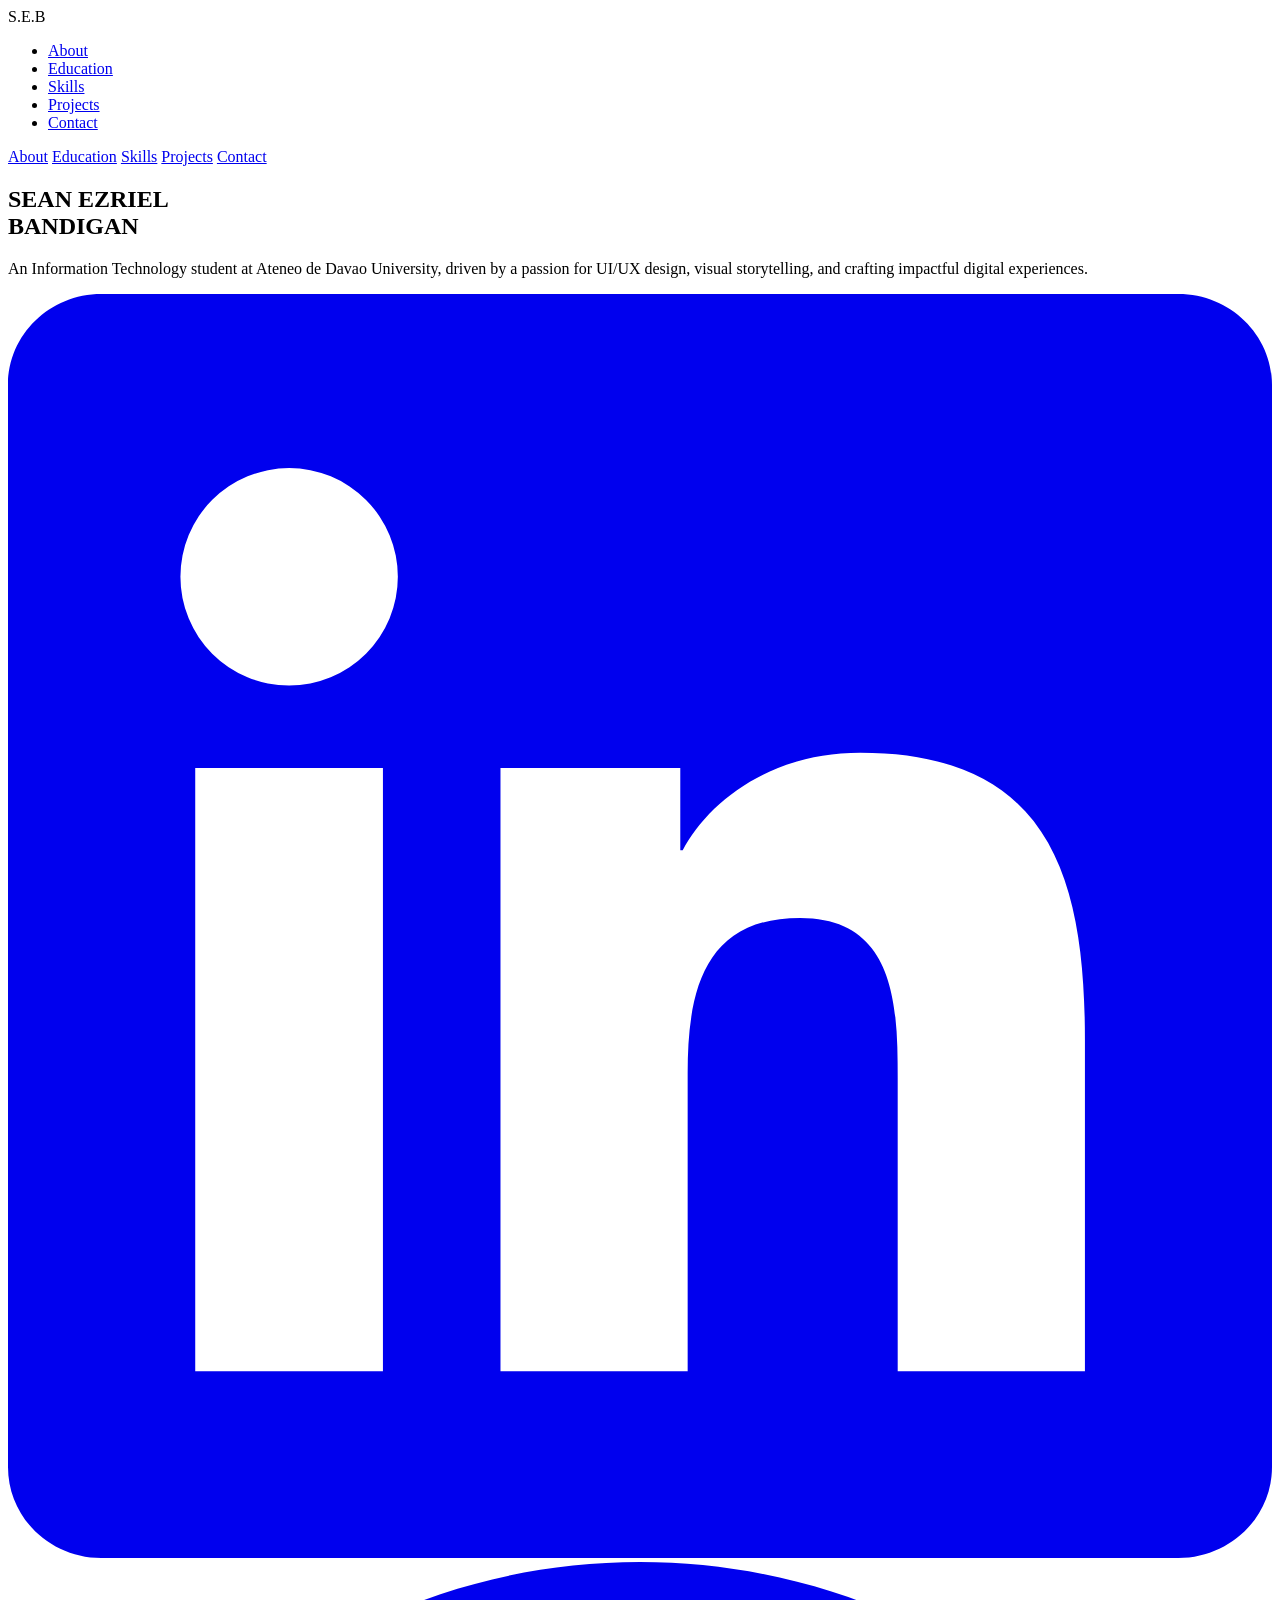
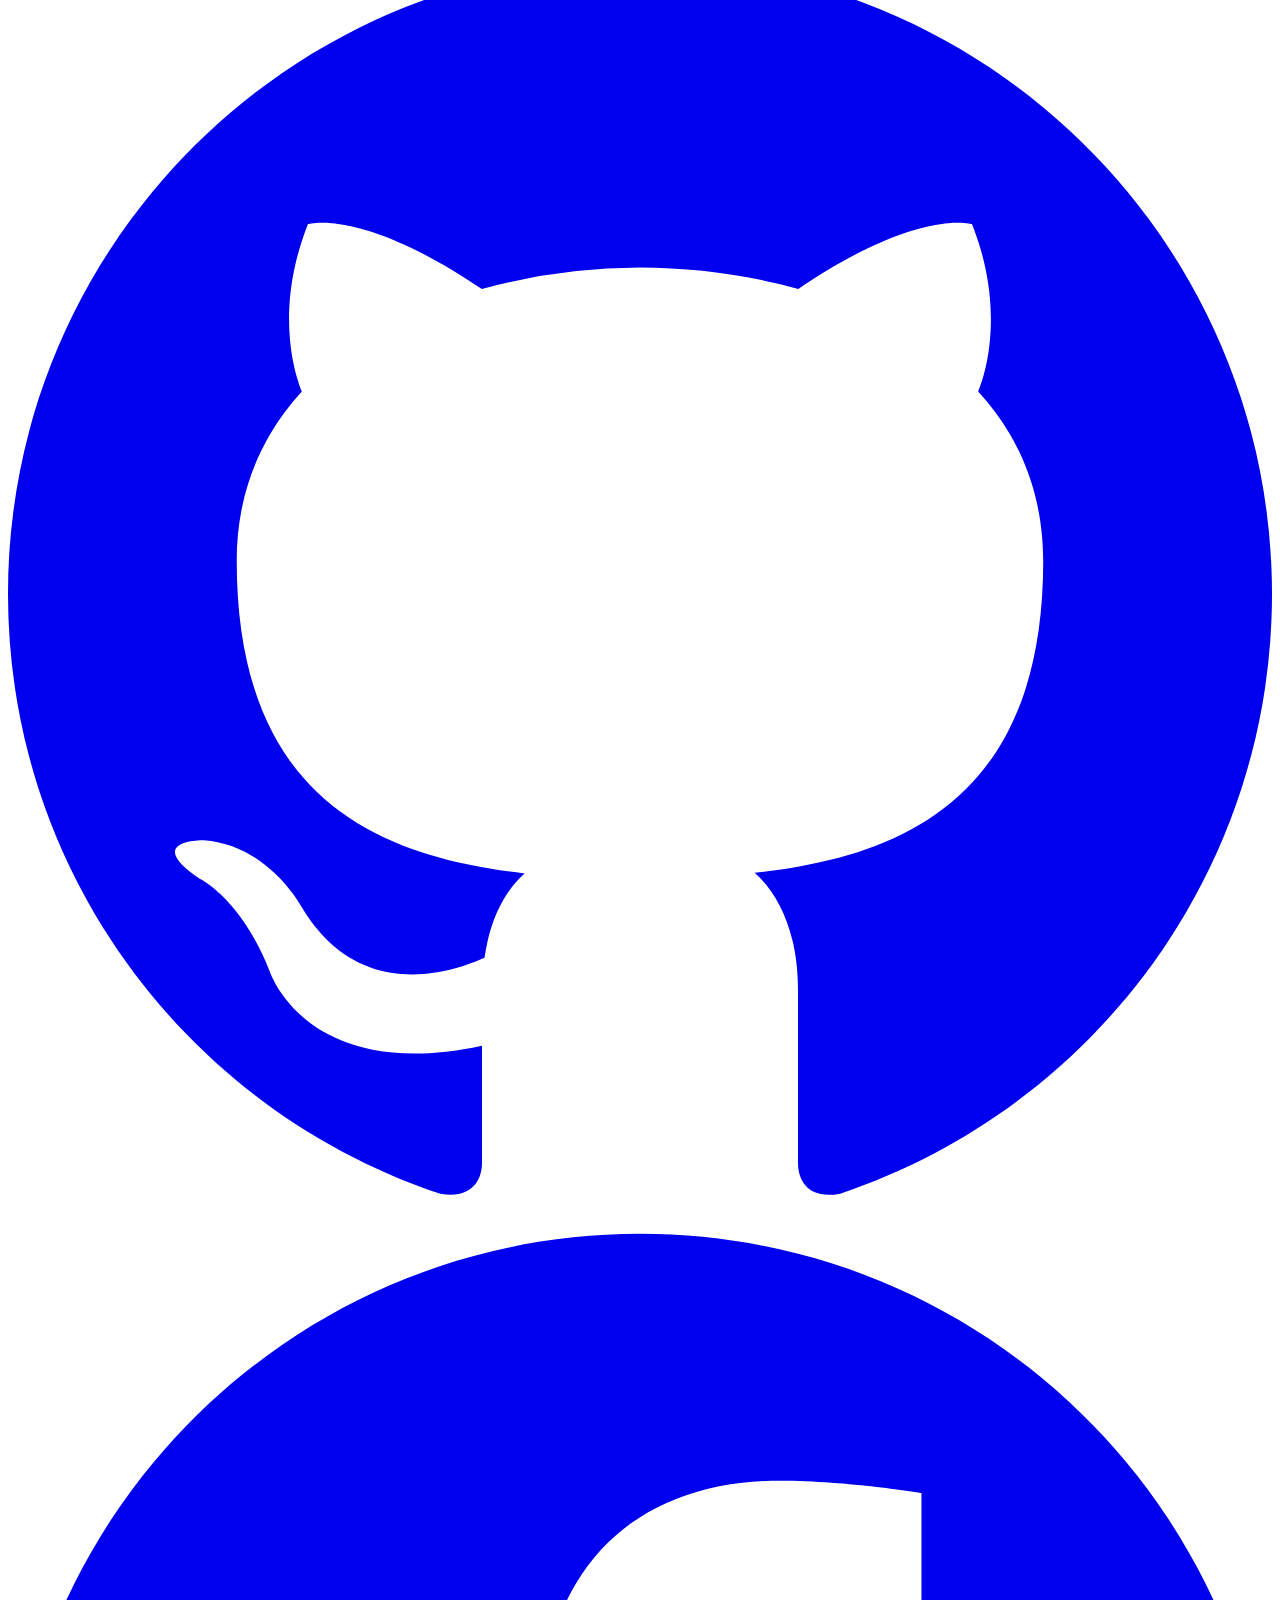
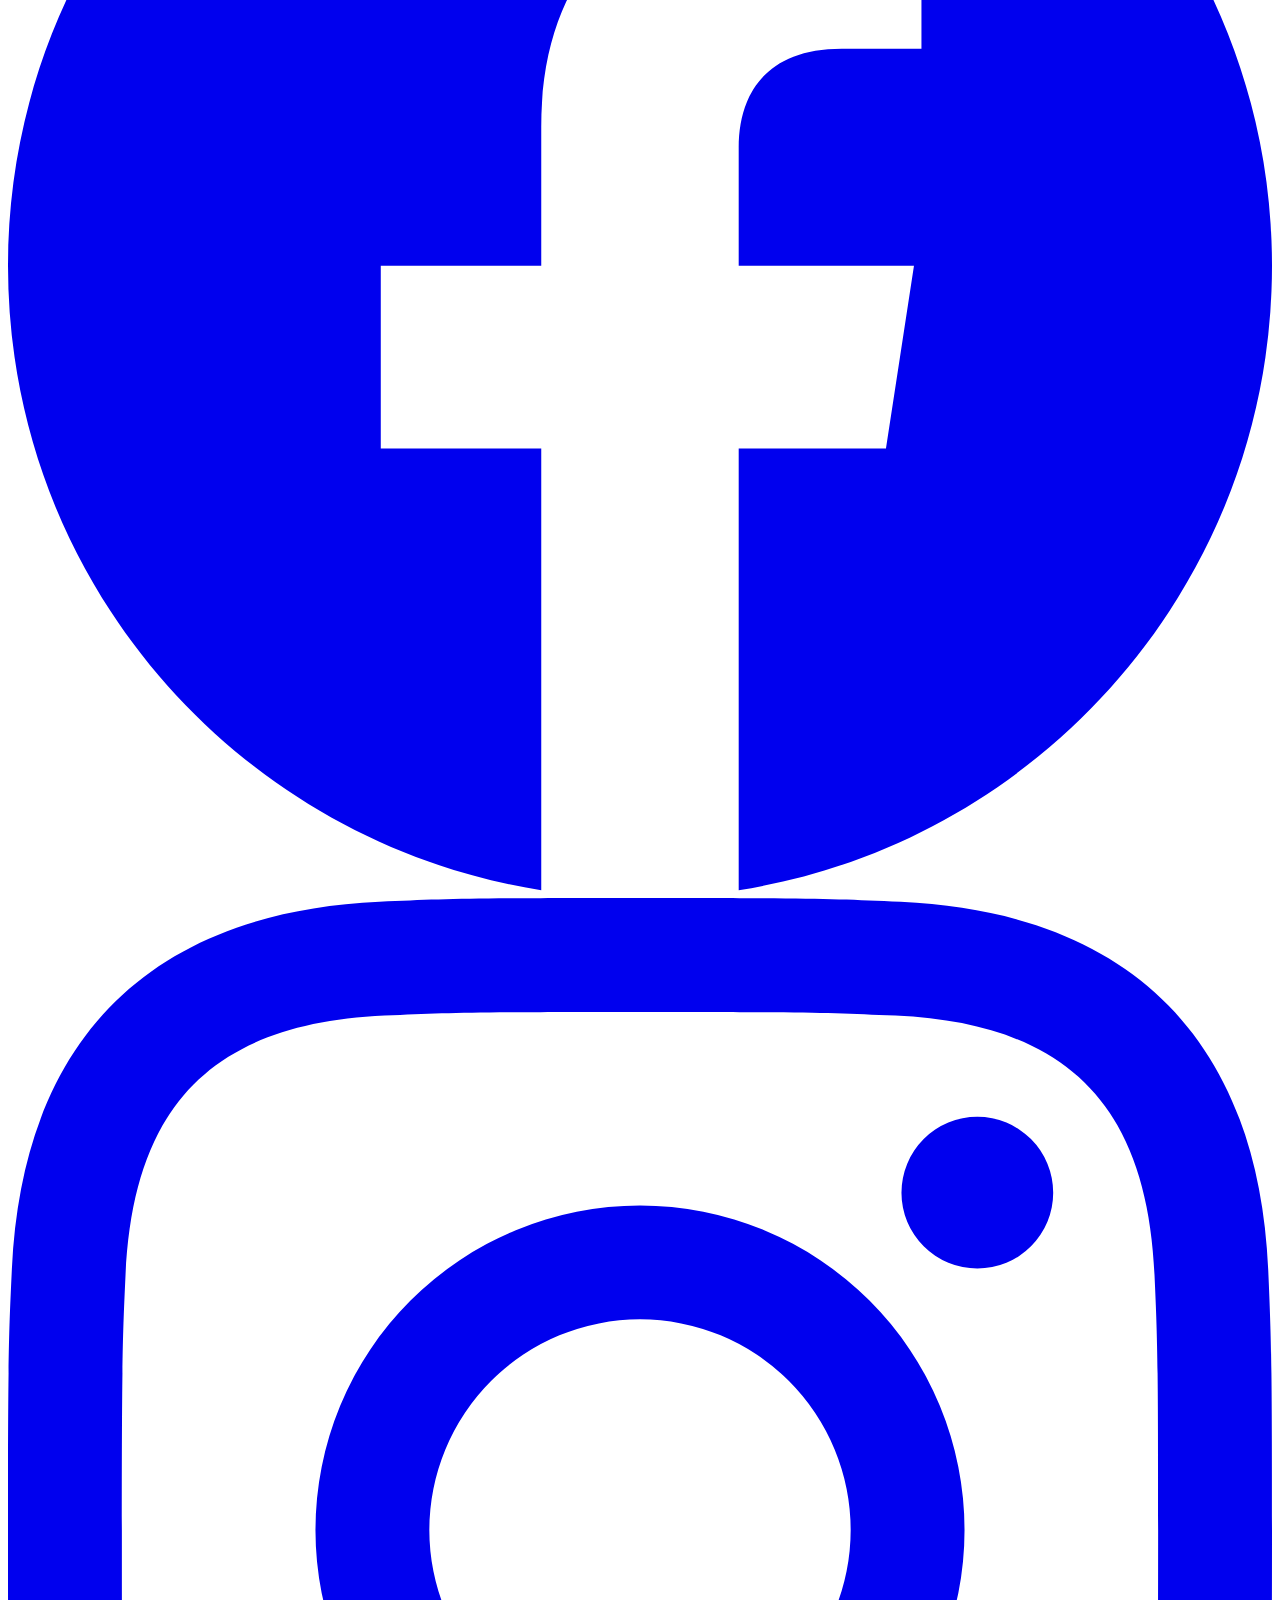
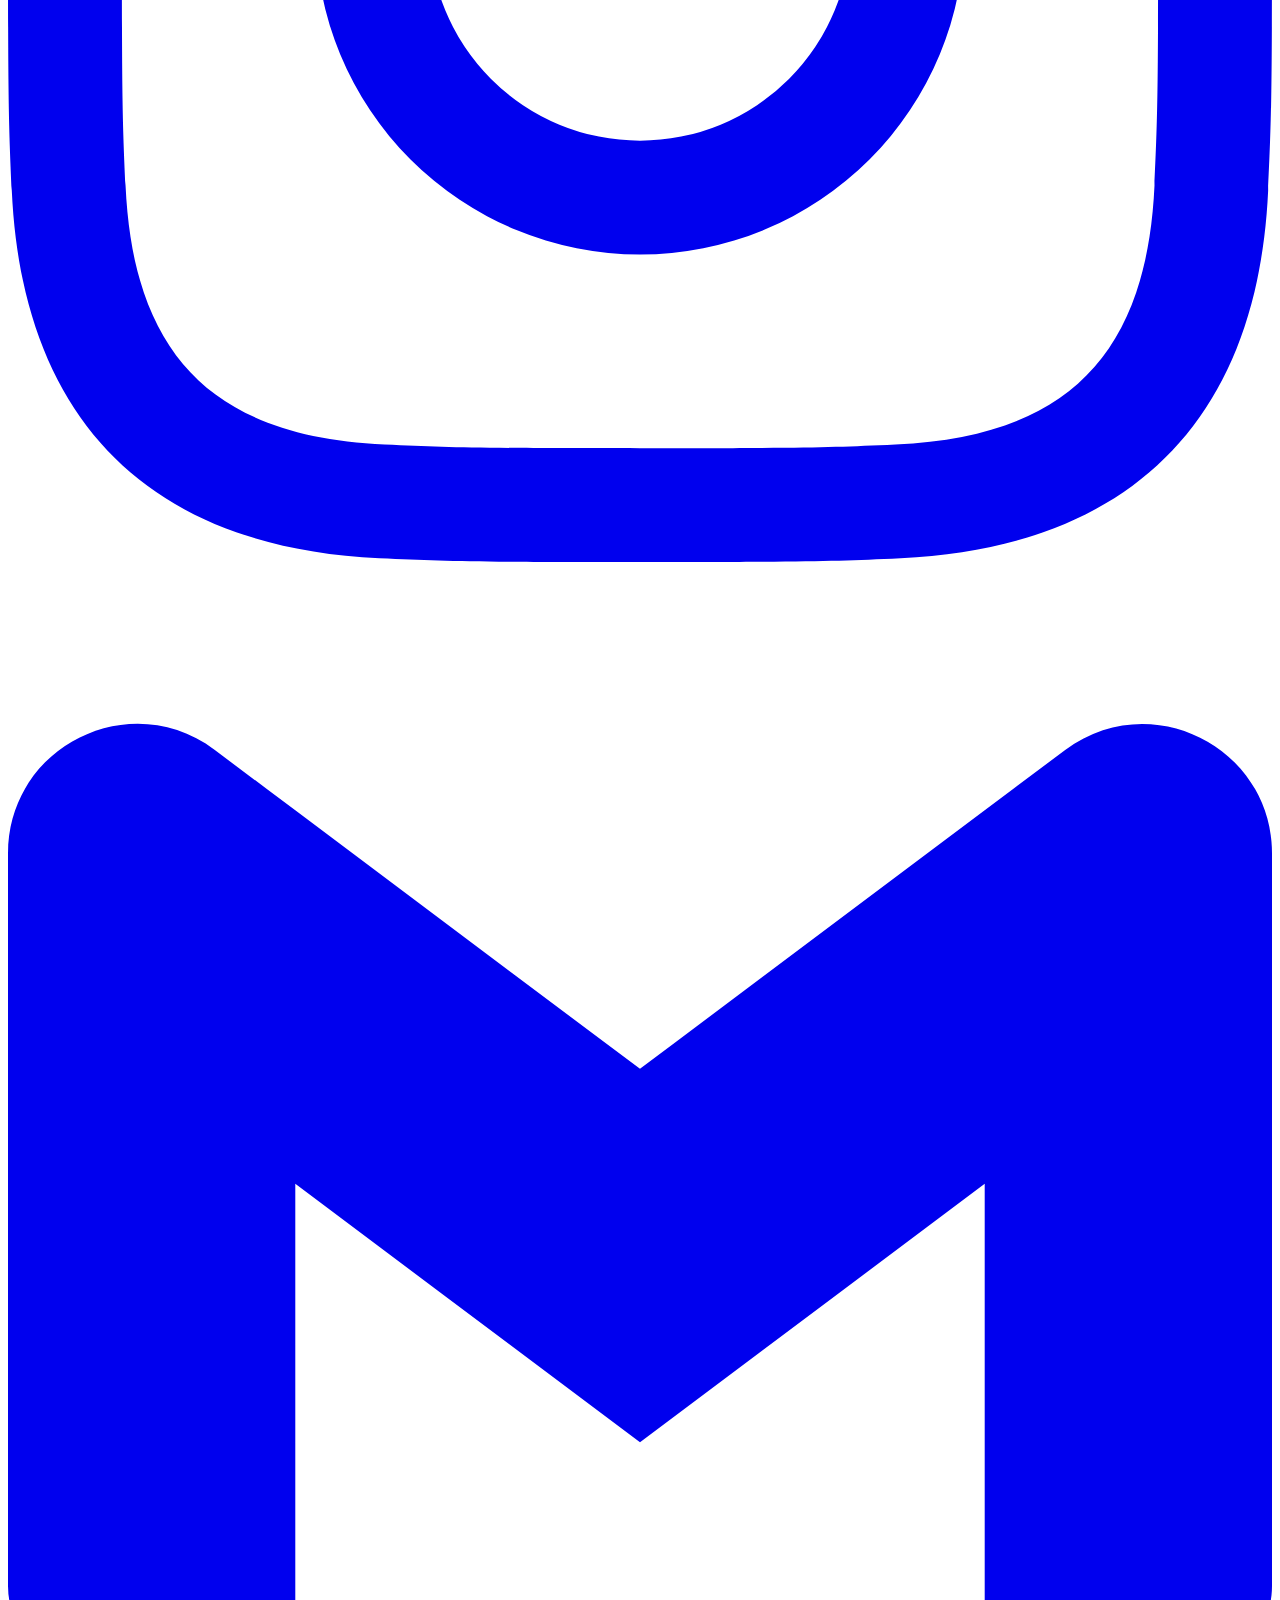
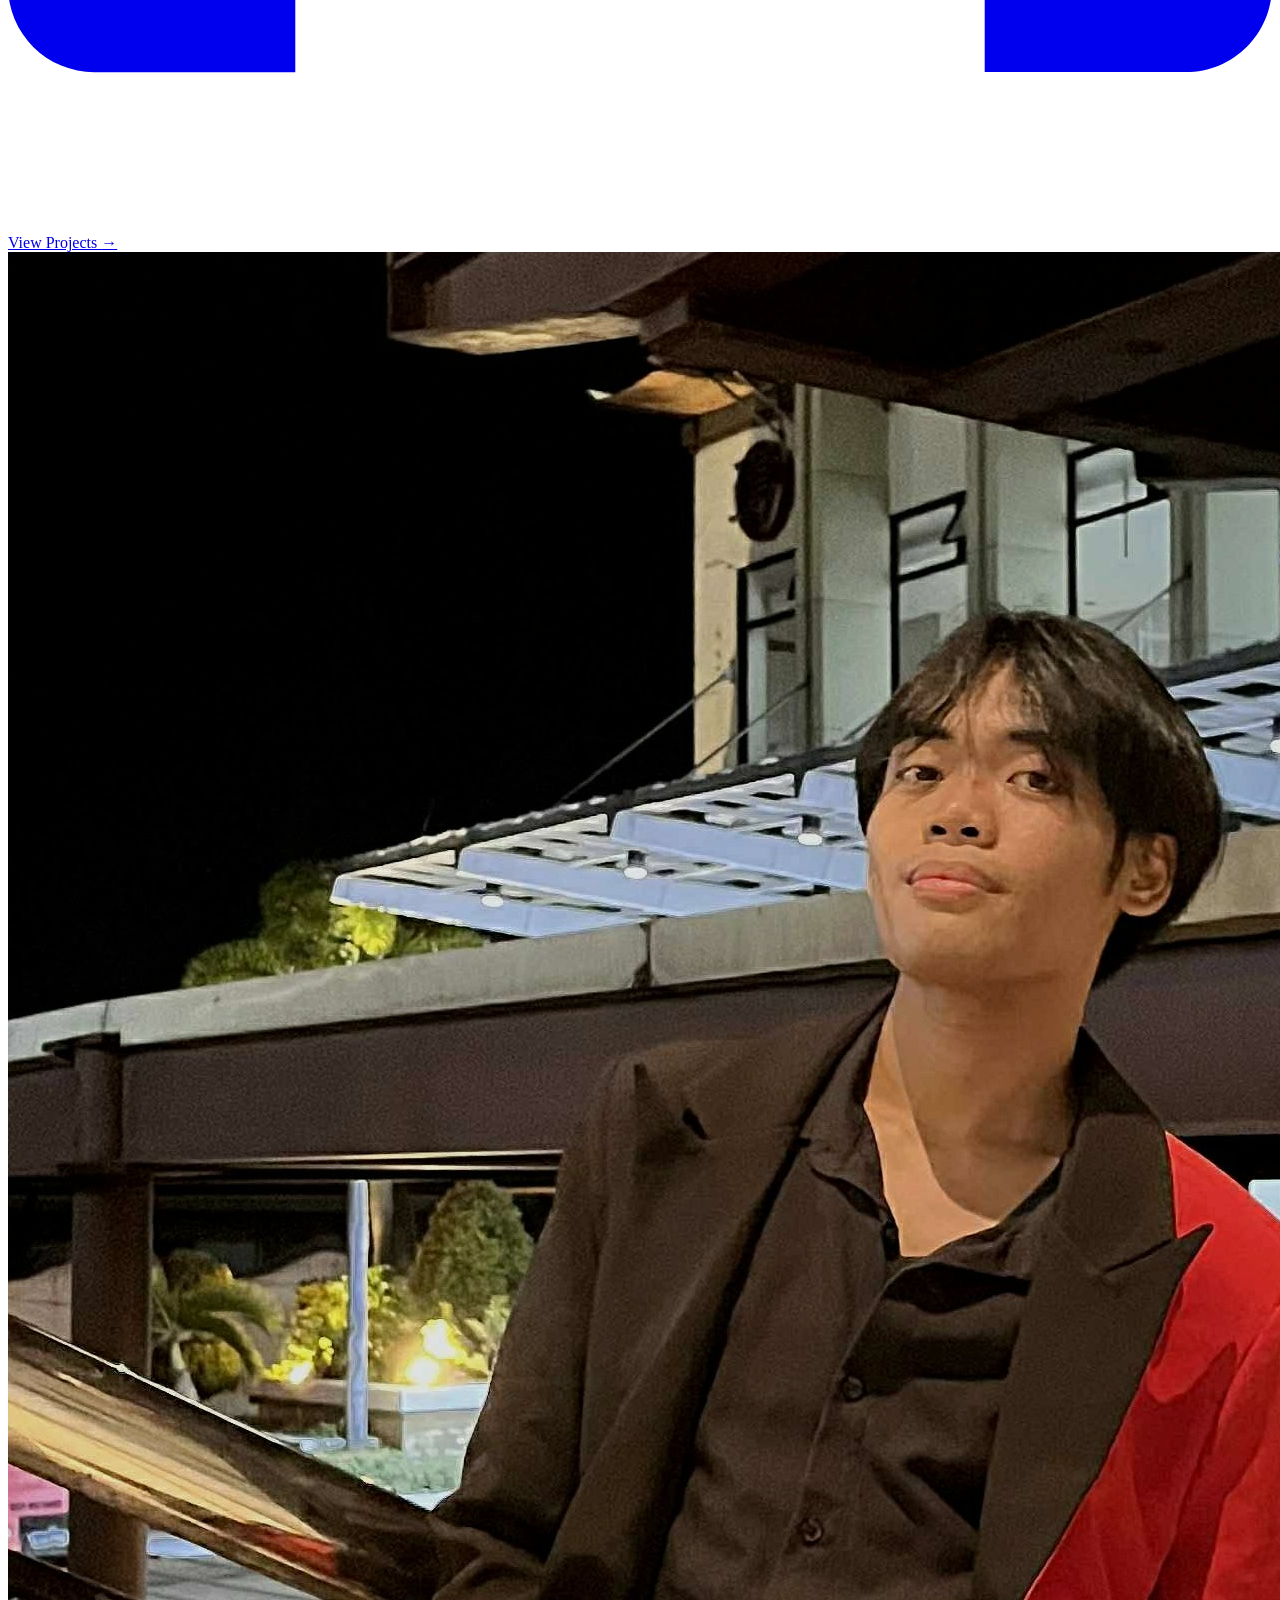
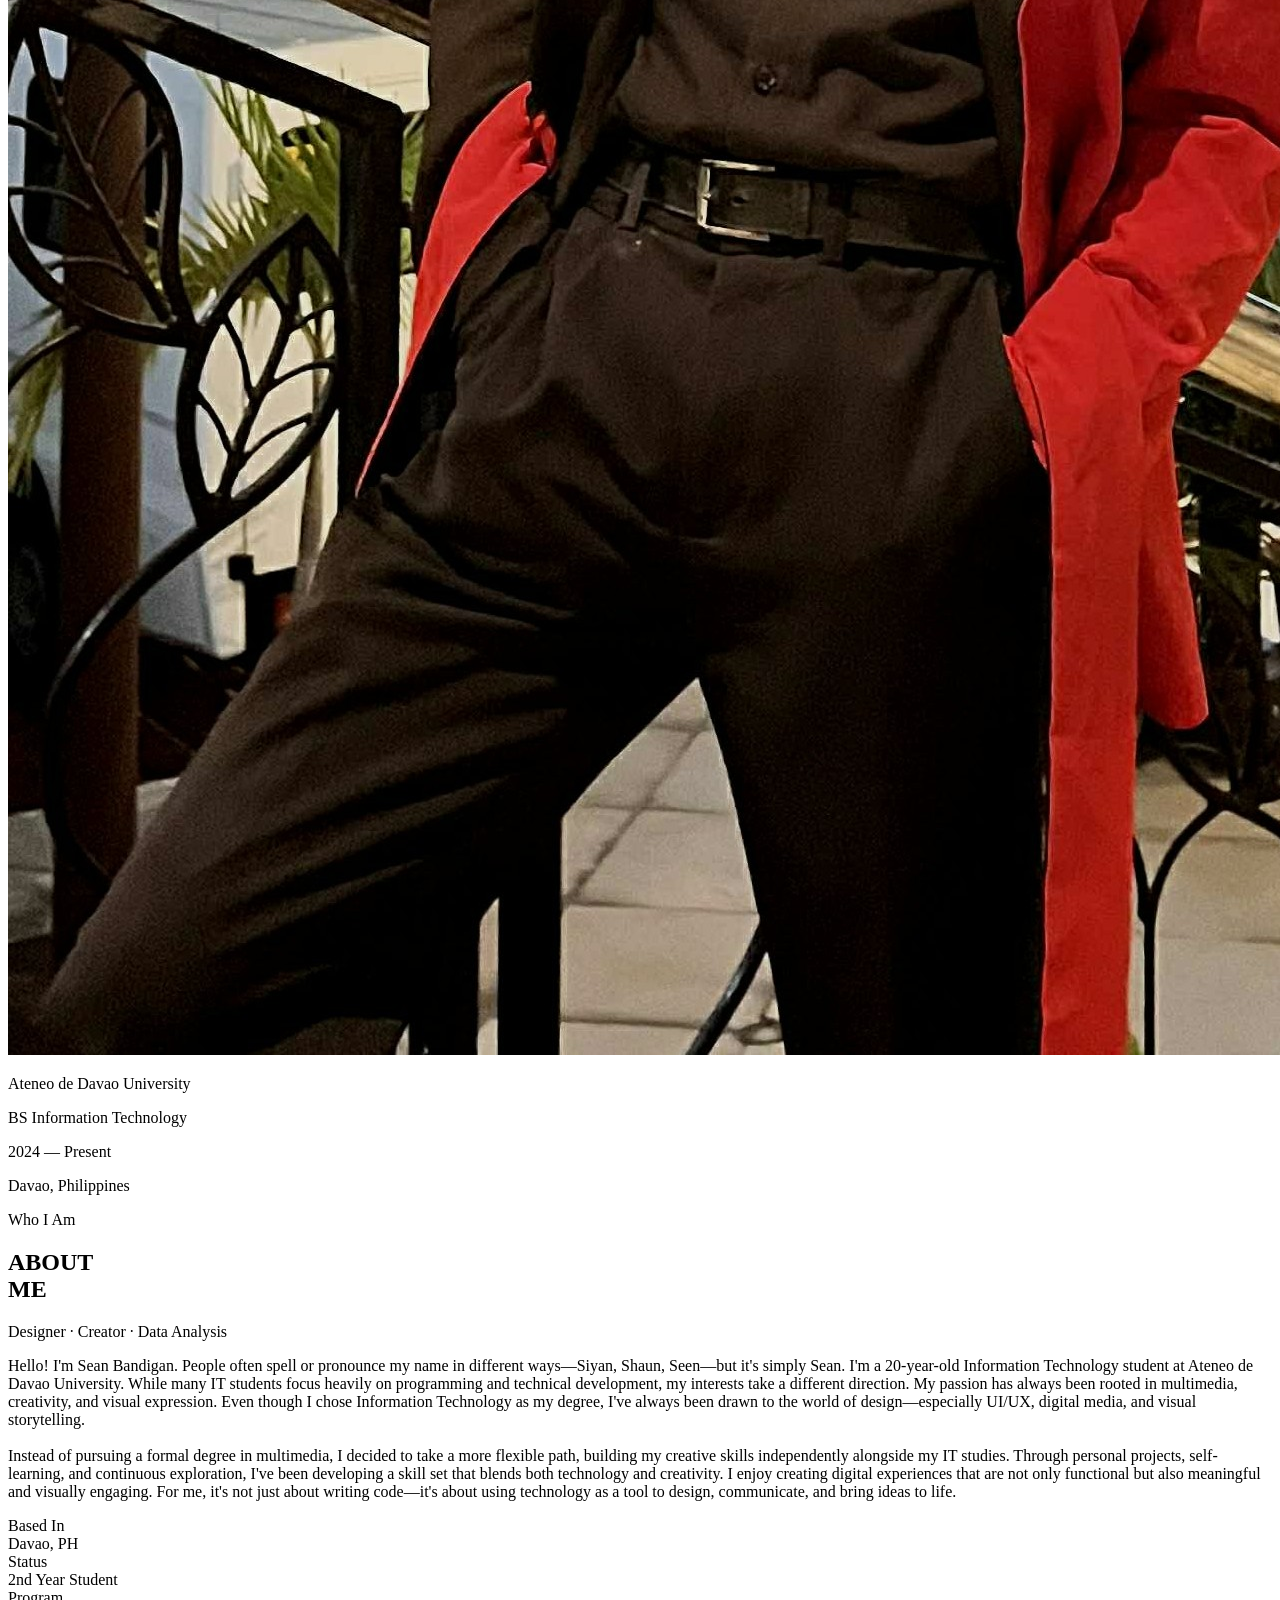
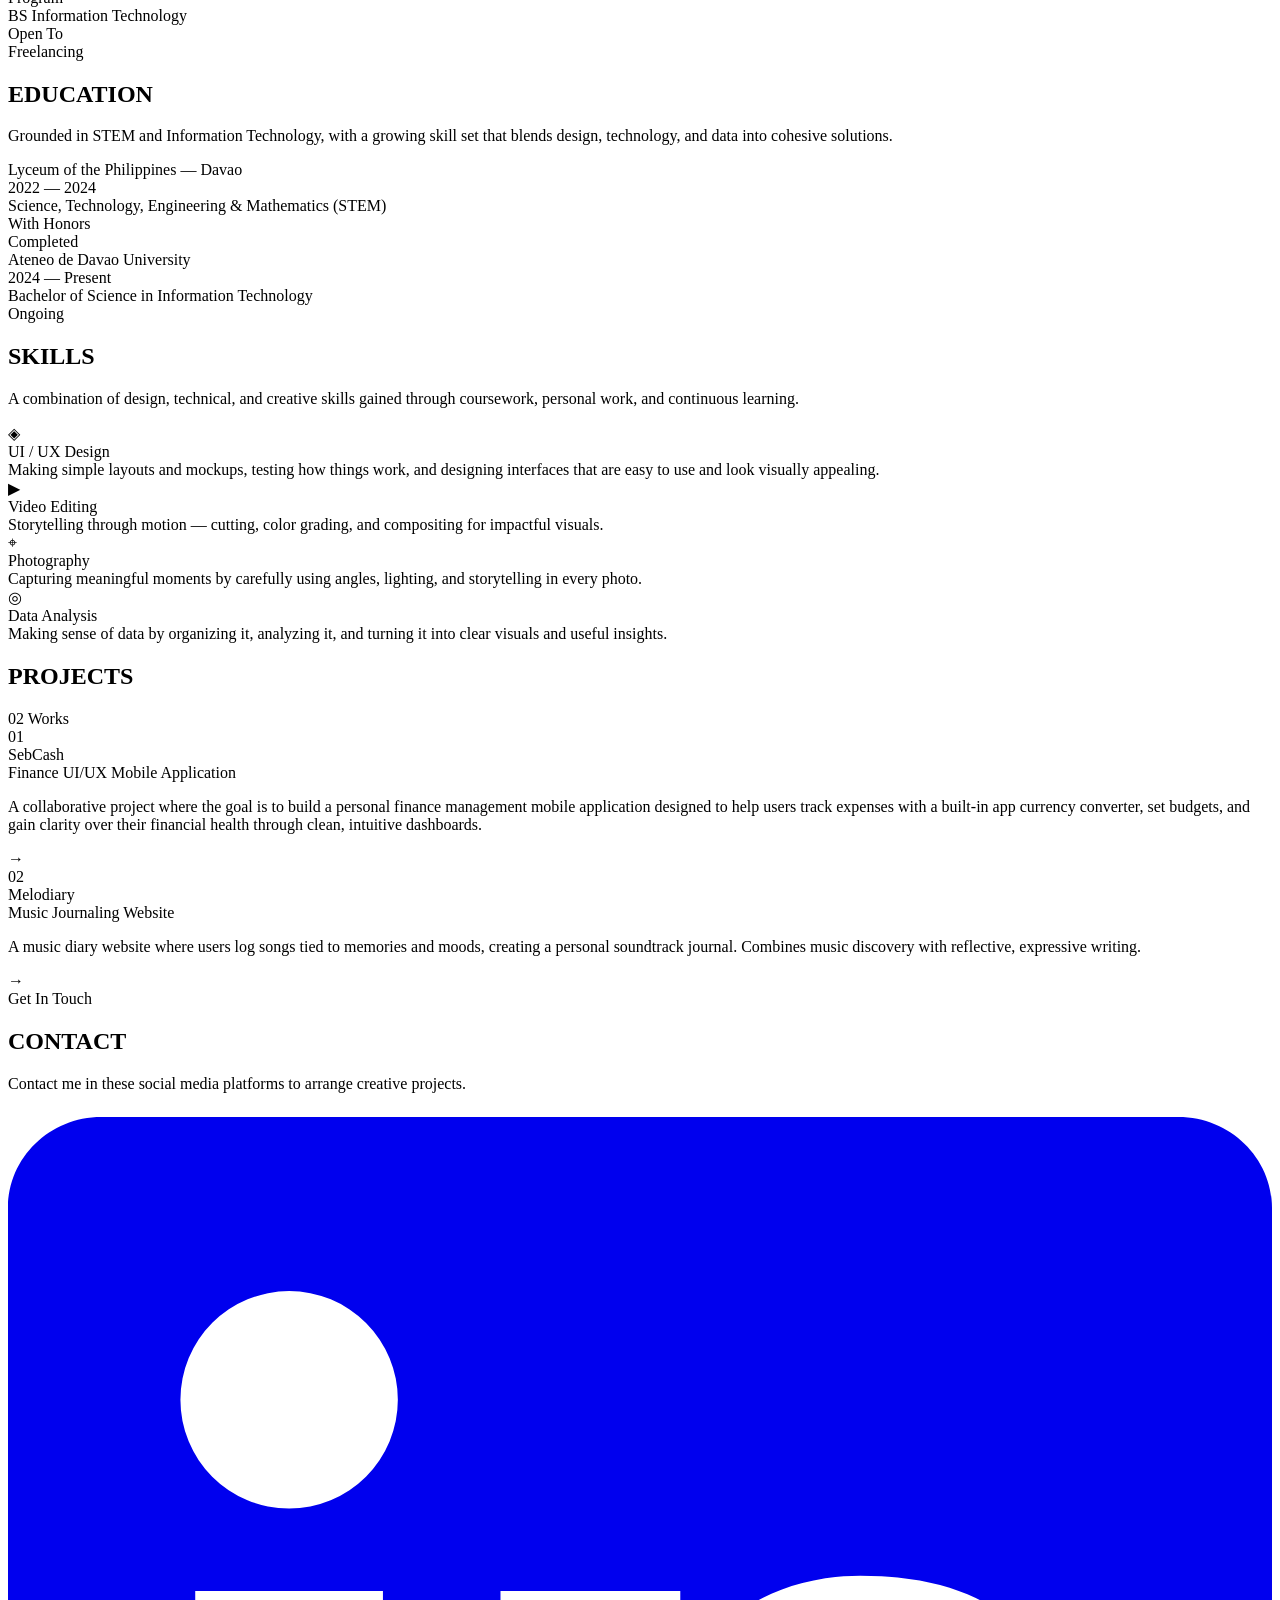
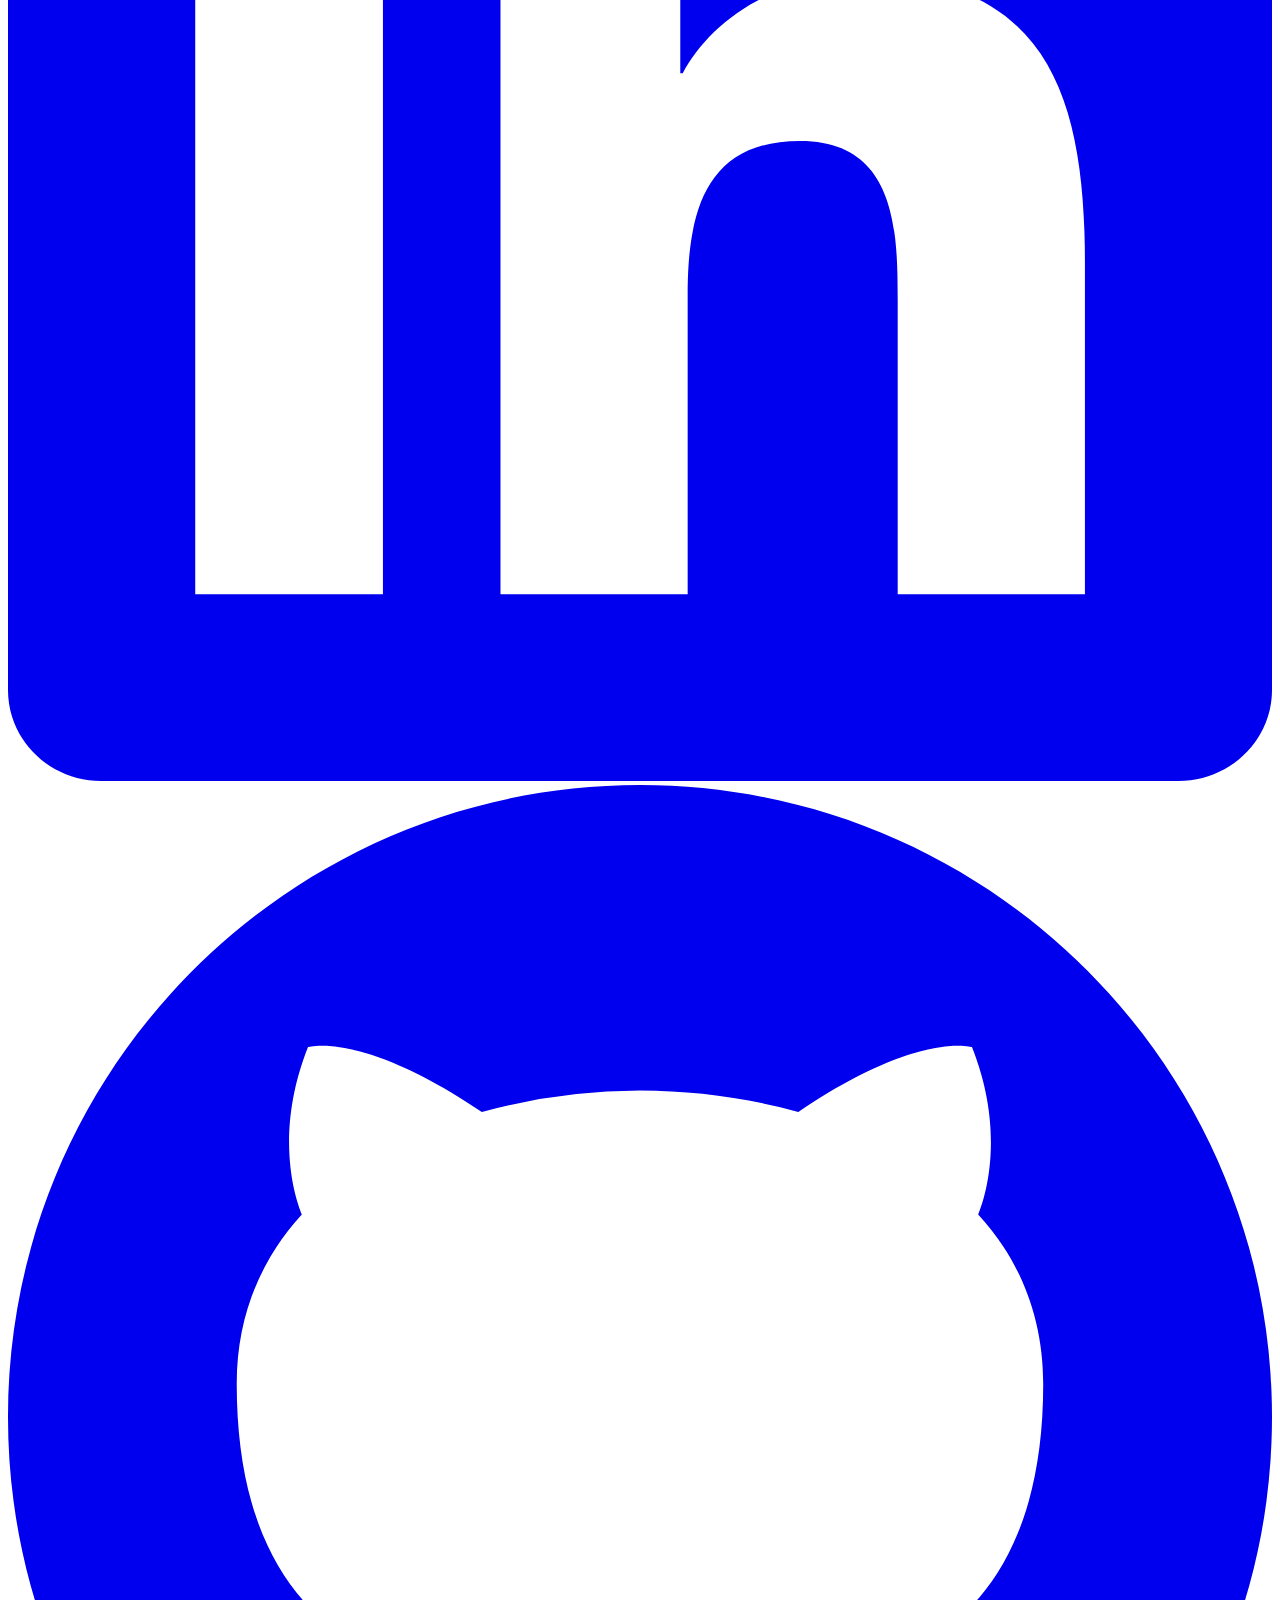
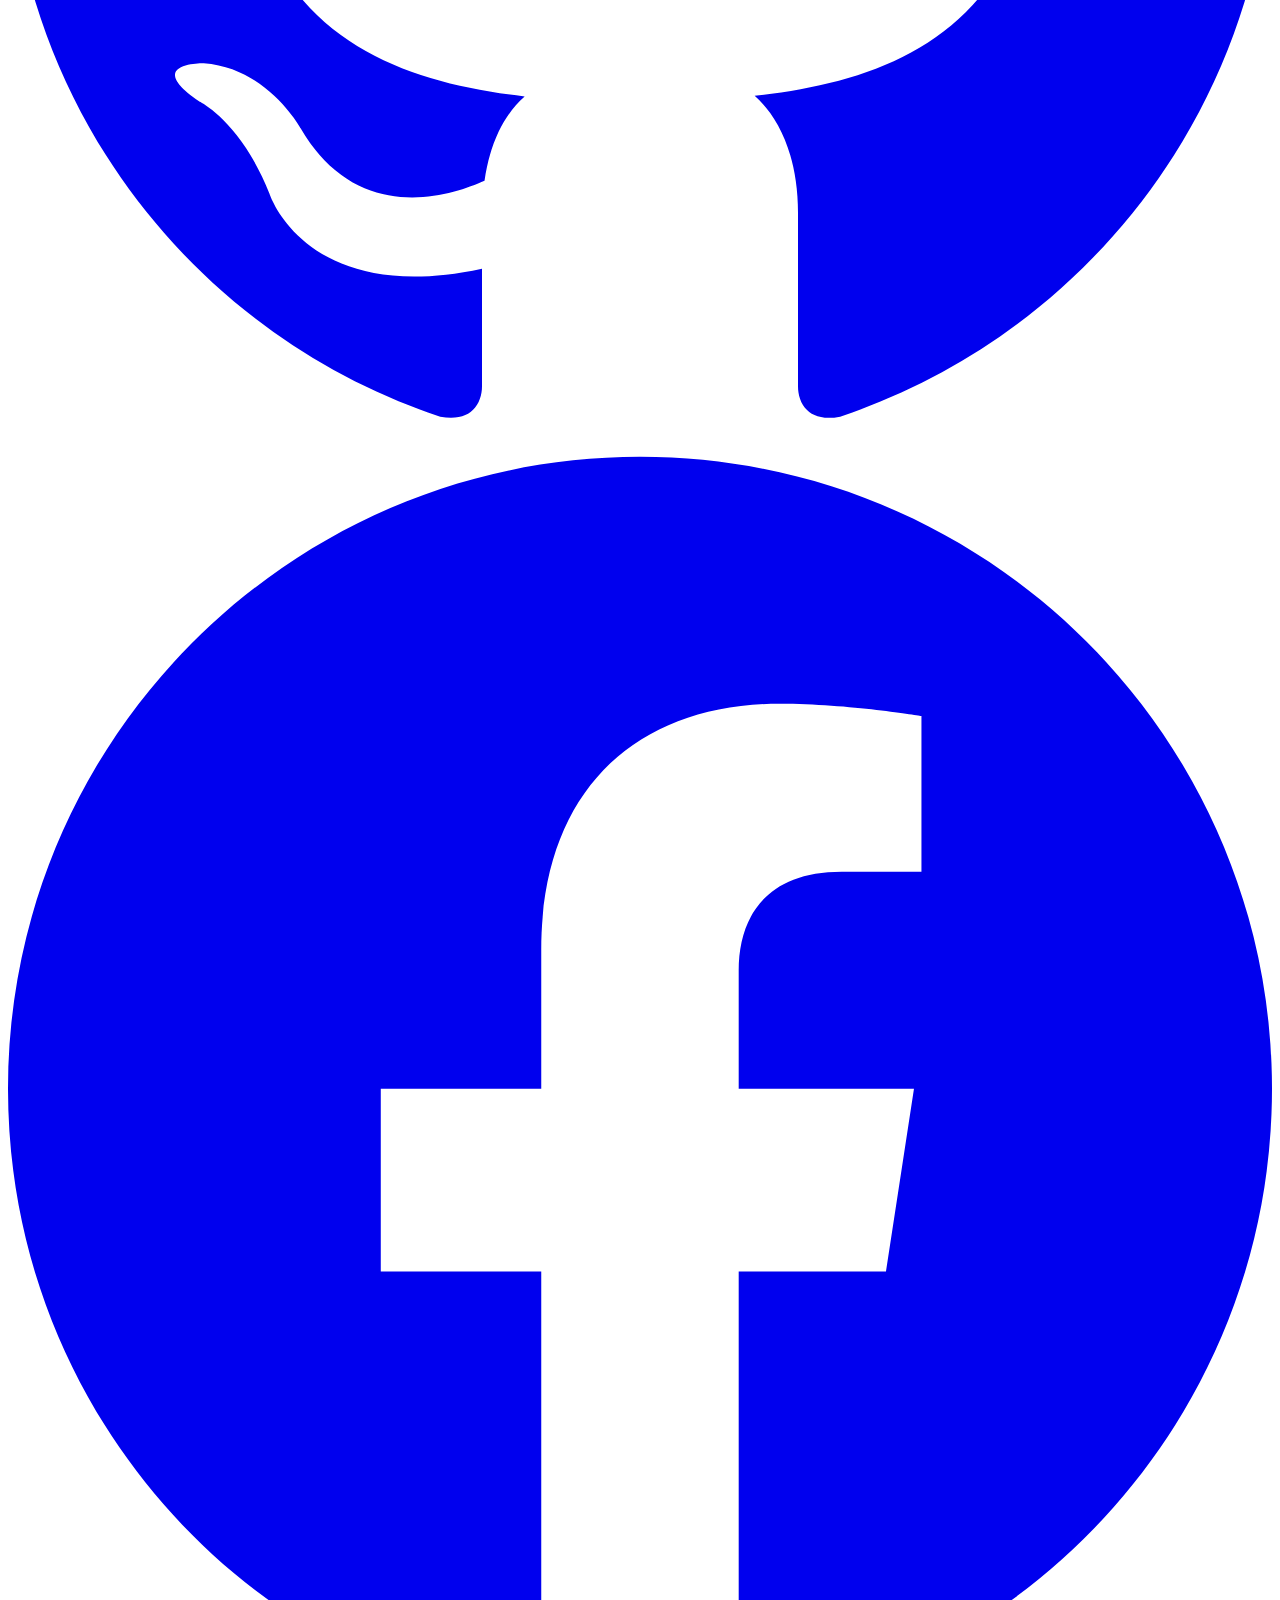
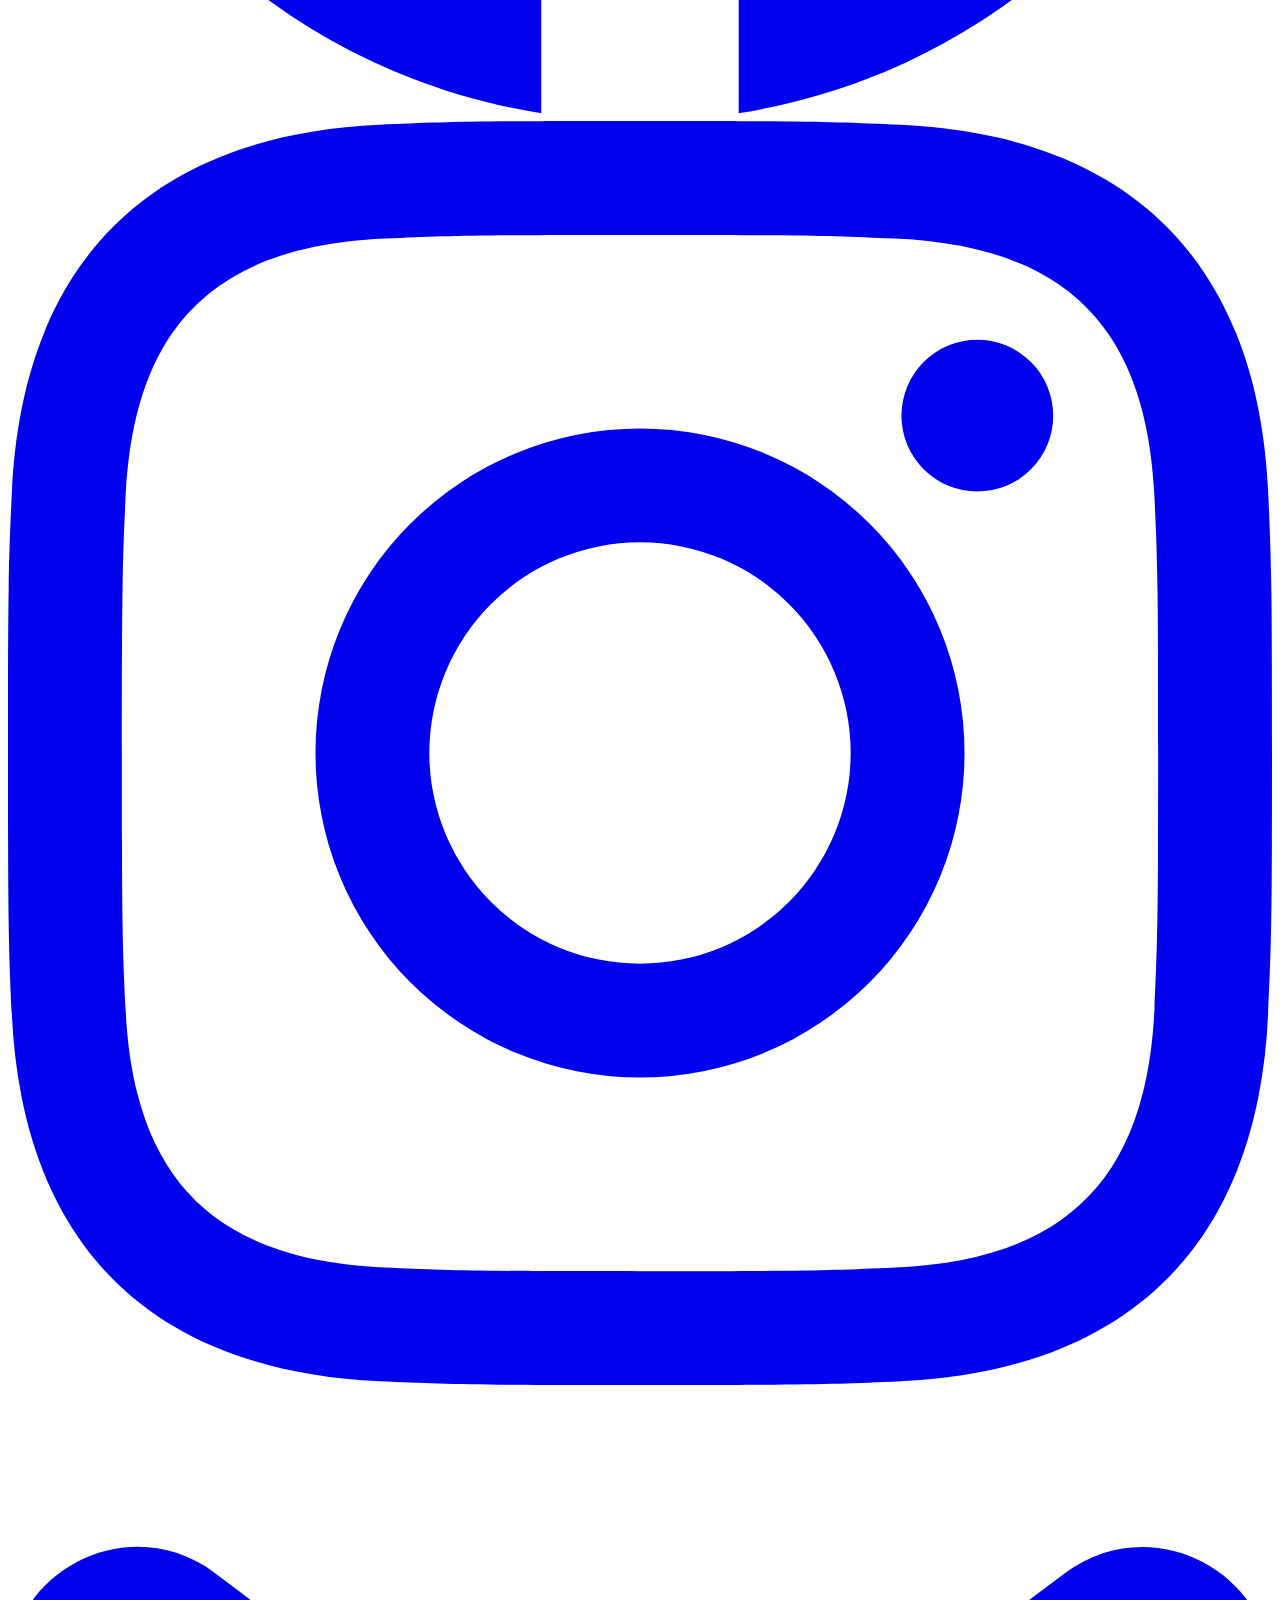
==== index.html @ 8530f851 "Update and rename Bandigan_Portfolio.html to index.html" ====
<!DOCTYPE html>
<html lang="en">
<head>
<meta charset="UTF-8">
<meta name="viewport" content="width=device-width, initial-scale=1.0">
<title>Sean Bandigan — Portfolio</title>
<link href="https://fonts.googleapis.com/css2?family=Anton&family=Bebas+Neue&family=DM+Sans:ital,wght@0,300;0,400;0,500;1,300&display=swap" rel="stylesheet">
<link rel="stylesheet" href="index.css">
</head>
<body>

<!-- NAV -->
<nav>
  <span class="nav-logo">S.E.B</span>
  <ul class="nav-links">
    <li><a href="#about">About</a></li>
    <li><a href="#education">Education</a></li>
    <li><a href="#skills">Skills</a></li>
    <li><a href="#projects">Projects</a></li>
    <li><a href="#contact">Contact</a></li>
  </ul>
  <div class="hamburger" onclick="toggleMenu()" aria-label="Menu">
    <span></span><span></span><span></span>
  </div>
</nav>

<div class="mobile-menu" id="mobileMenu">
  <a href="#about" onclick="toggleMenu()">About</a>
  <a href="#education" onclick="toggleMenu()">Education</a>
  <a href="#skills" onclick="toggleMenu()">Skills</a>
  <a href="#projects" onclick="toggleMenu()">Projects</a>
  <a href="#contact" onclick="toggleMenu()">Contact</a>
</div>

<!-- HERO -->
<section class="hero">
  <div class="hero-text reveal">
    <h1 class="hero-name">
      SEAN EZRIEL<br>
      <span class="line-2">BANDIGAN</span>
    </h1>
    <p class="hero-desc">
      An Information Technology student at Ateneo de Davao University, driven by a passion for UI/UX design, visual storytelling, and crafting impactful digital experiences.
    </p>
    <div class="hero-socials">
      <a href="https://linkedin.com/in/" target="_blank" class="social-btn" aria-label="LinkedIn">
        <svg xmlns="http://www.w3.org/2000/svg" viewBox="0 0 24 24" fill="currentColor"><path d="M20.447 20.452h-3.554v-5.569c0-1.328-.027-3.037-1.852-3.037-1.853 0-2.136 1.445-2.136 2.939v5.667H9.351V9h3.414v1.561h.046c.477-.9 1.637-1.85 3.37-1.85 3.601 0 4.267 2.37 4.267 5.455v6.286zM5.337 7.433a2.062 2.062 0 0 1-2.063-2.065 2.064 2.064 0 1 1 2.063 2.065zm1.782 13.019H3.555V9h3.564v11.452zM22.225 0H1.771C.792 0 0 .774 0 1.729v20.542C0 23.227.792 24 1.771 24h20.451C23.2 24 24 23.227 24 22.271V1.729C24 .774 23.2 0 22.222 0h.003z"/></svg>
      </a>
      <a href="https://github.com/" target="_blank" class="social-btn" aria-label="GitHub">
        <svg xmlns="http://www.w3.org/2000/svg" viewBox="0 0 24 24" fill="currentColor"><path d="M12 0C5.374 0 0 5.373 0 12c0 5.302 3.438 9.8 8.207 11.387.599.111.793-.261.793-.577v-2.234c-3.338.726-4.033-1.416-4.033-1.416-.546-1.387-1.333-1.756-1.333-1.756-1.089-.745.083-.729.083-.729 1.205.084 1.839 1.237 1.839 1.237 1.07 1.834 2.807 1.304 3.492.997.107-.775.418-1.305.762-1.604-2.665-.305-5.467-1.334-5.467-5.931 0-1.311.469-2.381 1.236-3.221-.124-.303-.535-1.524.117-3.176 0 0 1.008-.322 3.301 1.23A11.509 11.509 0 0 1 12 5.803c1.02.005 2.047.138 3.006.404 2.291-1.552 3.297-1.23 3.297-1.23.653 1.653.242 2.874.118 3.176.77.84 1.235 1.911 1.235 3.221 0 4.609-2.807 5.624-5.479 5.921.43.372.823 1.102.823 2.222v3.293c0 .319.192.694.801.576C20.566 21.797 24 17.3 24 12c0-6.627-5.373-12-12-12z"/></svg>
      </a>
      <a href="https://facebook.com/" target="_blank" class="social-btn" aria-label="Facebook">
        <svg xmlns="http://www.w3.org/2000/svg" viewBox="0 0 24 24" fill="currentColor"><path d="M24 12.073c0-6.627-5.373-12-12-12s-12 5.373-12 12c0 5.99 4.388 10.954 10.125 11.854v-8.385H7.078v-3.47h3.047V9.43c0-3.007 1.792-4.669 4.533-4.669 1.312 0 2.686.235 2.686.235v2.953H15.83c-1.491 0-1.956.925-1.956 1.874v2.25h3.328l-.532 3.47h-2.796v8.385C19.612 23.027 24 18.062 24 12.073z"/></svg>
      </a>
      <a href="https://instagram.com/" target="_blank" class="social-btn" aria-label="Instagram">
        <svg xmlns="http://www.w3.org/2000/svg" viewBox="0 0 24 24" fill="currentColor"><path d="M12 2.163c3.204 0 3.584.012 4.85.07 3.252.148 4.771 1.691 4.919 4.919.058 1.265.069 1.645.069 4.849 0 3.205-.012 3.584-.069 4.849-.149 3.225-1.664 4.771-4.919 4.919-1.266.058-1.644.07-4.85.07-3.204 0-3.584-.012-4.849-.07-3.26-.149-4.771-1.699-4.919-4.92-.058-1.265-.07-1.644-.07-4.849 0-3.204.013-3.583.07-4.849.149-3.227 1.664-4.771 4.919-4.919 1.266-.057 1.645-.069 4.849-.069zM12 0C8.741 0 8.333.014 7.053.072 2.695.272.273 2.69.073 7.052.014 8.333 0 8.741 0 12c0 3.259.014 3.668.072 4.948.2 4.358 2.618 6.78 6.98 6.98C8.333 23.986 8.741 24 12 24c3.259 0 3.668-.014 4.948-.072 4.354-.2 6.782-2.618 6.979-6.98.059-1.28.073-1.689.073-4.948 0-3.259-.014-3.667-.072-4.947-.196-4.354-2.617-6.78-6.979-6.98C15.668.014 15.259 0 12 0zm0 5.838a6.162 6.162 0 1 0 0 12.324 6.162 6.162 0 0 0 0-12.324zM12 16a4 4 0 1 1 0-8 4 4 0 0 1 0 8zm6.406-11.845a1.44 1.44 0 1 0 0 2.881 1.44 1.44 0 0 0 0-2.881z"/></svg>
      </a>
      <a href="mailto:youremail@gmail.com" class="social-btn" aria-label="Gmail">
        <svg xmlns="http://www.w3.org/2000/svg" viewBox="0 0 24 24" fill="currentColor"><path d="M24 5.457v13.909c0 .904-.732 1.636-1.636 1.636h-3.819V11.73L12 16.64l-6.545-4.91v9.273H1.636A1.636 1.636 0 0 1 0 19.366V5.457c0-2.023 2.309-3.178 3.927-1.964L5.455 4.64 12 9.548l6.545-4.910 1.528-1.145C21.69 2.28 24 3.434 24 5.457z"/></svg>
      </a>
    </div>

    <a href="#projects" class="hero-cta">View Projects <span class="arrow">→</span></a>
  </div>
  <div class="hero-photo-wrap">
    <img src="SeanPortfolio.jpg" alt="Sean Bandigan" class="hero-photo" />
  </div>
</section>

<!-- ABOUT STRIP -->
<div class="about-strip">
  <p>Ateneo de Davao University</p>
  <div class="dots"><div class="dot"></div><div class="dot"></div><div class="dot"></div></div>
  <p>BS Information Technology</p>
  <div class="dots"><div class="dot"></div><div class="dot"></div><div class="dot"></div></div>
  <p>2024 — Present</p>
  <div class="dots"><div class="dot"></div><div class="dot"></div><div class="dot"></div></div>
  <p>Davao, Philippines</p>
</div>

<!-- ABOUT -->
<section class="about-section" id="about">
  <div class="about-inner">
    <div class="about-left reveal">
      <span class="section-label">Who I Am</span>
      <h2 class="big-heading">ABOUT<br><span>ME</span></h2>
      <span class="about-tagline">Designer · Creator · Data Analysis</span>
    </div>
    <div class="about-right reveal">
      <p class="about-para placeholder">
       Hello! I'm Sean Bandigan. People often spell or pronounce my name in different ways—Siyan, Shaun, Seen—but it's simply Sean. I'm a 20-year-old Information Technology student at Ateneo de Davao University. 
       While many IT students focus heavily on programming and technical development, my interests take a different direction. My passion has always been rooted in multimedia, creativity, and visual expression. 
       Even though I chose Information Technology as my degree, I've always been drawn to the world of design—especially UI/UX, digital media, and visual storytelling. 
       <br>
       <br> Instead of pursuing a formal degree in multimedia, I decided to take a more flexible path, building my creative skills independently alongside my IT studies.
       Through personal projects, self-learning, and continuous exploration, I've been developing a skill set that blends both technology and creativity. 
       I enjoy creating digital experiences that are not only functional but also meaningful and visually engaging. 
       For me, it's not just about writing code—it's about using technology as a tool to design, communicate, and bring ideas to life.
      </p>
      <div class="about-divider">
        <div class="about-divider-line"></div>
        <div class="about-divider-dot"></div>
        <div class="about-divider-line"></div>
      </div>
      <div class="about-facts">
        <div class="about-fact">
          <div class="fact-label">Based In</div>
          <div class="fact-value">Davao, PH</div>
        </div>
        <div class="about-fact">
          <div class="fact-label">Status</div>
          <div class="fact-value">2nd Year Student</div>
        </div>
        <div class="about-fact">
          <div class="fact-label">Program</div>
          <div class="fact-value">BS Information Technology</div>
        </div>
        <div class="about-fact">
          <div class="fact-label">Open To</div>
          <div class="fact-value">Freelancing</div>
        </div>
      </div>
    </div>
  </div>
</section>

<!-- EDUCATION -->
<section class="education" id="education">
  <div class="edu-header reveal">
    <h2 class="big-heading edu-title">EDUCATION</h2>
    <p class="edu-intro">
      Grounded in STEM and Information Technology, with a growing skill set that blends design, technology, and data into cohesive solutions.
    </p>
  </div>
  <div class="edu-grid reveal">
    <div class="edu-card">
      <div class="edu-school">Lyceum of the Philippines — Davao</div>
      <div class="edu-year">2022 — 2024</div>
      <div class="edu-degree">Science, Technology, Engineering & Mathematics (STEM)<br>With Honors</div>
      <span class="edu-status">Completed</span>
    </div>
    <div class="edu-card">
      <div class="edu-school">Ateneo de Davao University</div>
      <div class="edu-year">2024 — Present</div>
      <div class="edu-degree">Bachelor of Science in Information Technology</div>
      <span class="edu-status">Ongoing</span>
    </div>
  </div>
</section>

<!-- SKILLS -->
<section class="skills-section" id="skills">
  <div class="skills-layout">
    <div class="skills-left reveal">
      <h2 class="big-heading">SKILLS</h2>
      <p class="skills-desc" style="margin-top:16px;">
        A combination of design, technical, and creative skills gained through coursework, personal work, and continuous learning.
      </p>
    </div>
    <div class="skills-grid reveal">
      <div class="skill-card">
        <div class="skill-icon">◈</div>
        <div class="skill-name">UI / UX Design</div>
        <div class="skill-desc">Making simple layouts and mockups, testing how things work, and designing interfaces that are easy to use and look visually appealing.</div>
      </div>
      <div class="skill-card">
        <div class="skill-icon">▶</div>
        <div class="skill-name">Video Editing</div>
        <div class="skill-desc">Storytelling through motion — cutting, color grading, and compositing for impactful visuals.</div>
      </div>
      <div class="skill-card">
        <div class="skill-icon">⌖</div>
        <div class="skill-name">Photography</div>
        <div class="skill-desc">Capturing meaningful moments by carefully using angles, lighting, and storytelling in every photo.</div>
      </div>
      <div class="skill-card">
        <div class="skill-icon">◎</div>
        <div class="skill-name">Data Analysis</div>
        <div class="skill-desc">Making sense of data by organizing it, analyzing it, and turning it into clear visuals and useful insights.</div>
      </div>
    </div>
  </div>
</section>

<!-- PROJECTS -->
<section class="projects-section" id="projects">
  <div class="projects-header reveal">
    <h2 class="big-heading">PRO<span>JECTS</span></h2>
    <span class="proj-count">02 Works</span>
  </div>
  <div class="projects-list reveal">

    <div class="project-item">
      <div class="proj-num">01</div>
      <div class="proj-info">
        <div class="proj-title">SebCash</div>
        <div class="proj-tags">
          <span class="proj-tag">Finance</span>
          <span class="proj-tag">UI/UX</span>
          <span class="proj-tag">Mobile Application</span>
        </div>
        <p class="proj-desc">A collaborative project where the goal is to build a personal finance management mobile application designed to help users track expenses with a built-in app currency converter, set budgets, and gain clarity over their financial health through clean, intuitive dashboards.</p>
      </div>
      <div class="proj-arrow">→</div>
    </div>

    <div class="project-item">
      <div class="proj-num">02</div>
      <div class="proj-info">
        <div class="proj-title">Melodiary</div>
        <div class="proj-tags">
          <span class="proj-tag">Music</span>
          <span class="proj-tag">Journaling</span>
          <span class="proj-tag">Website</span>
        </div>
        <p class="proj-desc">A music diary website where users log songs tied to memories and moods, creating a personal soundtrack journal. Combines music discovery with reflective, expressive writing.</p>
      </div>
      <div class="proj-arrow">→</div>
    </div>

  </div>
</section>

<!-- CONTACT -->
<section class="contact-section" id="contact">
  <div class="reveal">
    <span class="section-label" style="color:var(--olive-light)">Get In Touch</span>
    <h2 class="big-heading contact-title">CON<span>TACT</span></h2>
    <p class="contact-sub">Contact me in these social media platforms to arrange creative projects.</p>
    <div class="hero-socials" style="margin-top:24px;">
      <a href="https://linkedin.com/in/" target="_blank" class="social-btn" aria-label="LinkedIn">
        <svg xmlns="http://www.w3.org/2000/svg" viewBox="0 0 24 24" fill="currentColor"><path d="M20.447 20.452h-3.554v-5.569c0-1.328-.027-3.037-1.852-3.037-1.853 0-2.136 1.445-2.136 2.939v5.667H9.351V9h3.414v1.561h.046c.477-.9 1.637-1.85 3.37-1.85 3.601 0 4.267 2.37 4.267 5.455v6.286zM5.337 7.433a2.062 2.062 0 0 1-2.063-2.065 2.064 2.064 0 1 1 2.063 2.065zm1.782 13.019H3.555V9h3.564v11.452zM22.225 0H1.771C.792 0 0 .774 0 1.729v20.542C0 23.227.792 24 1.771 24h20.451C23.2 24 24 23.227 24 22.271V1.729C24 .774 23.2 0 22.222 0h.003z"/></svg>
      </a>
      <a href="https://github.com/" target="_blank" class="social-btn" aria-label="GitHub">
        <svg xmlns="http://www.w3.org/2000/svg" viewBox="0 0 24 24" fill="currentColor"><path d="M12 0C5.374 0 0 5.373 0 12c0 5.302 3.438 9.8 8.207 11.387.599.111.793-.261.793-.577v-2.234c-3.338.726-4.033-1.416-4.033-1.416-.546-1.387-1.333-1.756-1.333-1.756-1.089-.745.083-.729.083-.729 1.205.084 1.839 1.237 1.839 1.237 1.07 1.834 2.807 1.304 3.492.997.107-.775.418-1.305.762-1.604-2.665-.305-5.467-1.334-5.467-5.931 0-1.311.469-2.381 1.236-3.221-.124-.303-.535-1.524.117-3.176 0 0 1.008-.322 3.301 1.23A11.509 11.509 0 0 1 12 5.803c1.02.005 2.047.138 3.006.404 2.291-1.552 3.297-1.23 3.297-1.23.653 1.653.242 2.874.118 3.176.77.84 1.235 1.911 1.235 3.221 0 4.609-2.807 5.624-5.479 5.921.43.372.823 1.102.823 2.222v3.293c0 .319.192.694.801.576C20.566 21.797 24 17.3 24 12c0-6.627-5.373-12-12-12z"/></svg>
      </a>
      <a href="https://facebook.com/" target="_blank" class="social-btn" aria-label="Facebook">
        <svg xmlns="http://www.w3.org/2000/svg" viewBox="0 0 24 24" fill="currentColor"><path d="M24 12.073c0-6.627-5.373-12-12-12s-12 5.373-12 12c0 5.99 4.388 10.954 10.125 11.854v-8.385H7.078v-3.47h3.047V9.43c0-3.007 1.792-4.669 4.533-4.669 1.312 0 2.686.235 2.686.235v2.953H15.83c-1.491 0-1.956.925-1.956 1.874v2.25h3.328l-.532 3.47h-2.796v8.385C19.612 23.027 24 18.062 24 12.073z"/></svg>
      </a>
      <a href="https://instagram.com/" target="_blank" class="social-btn" aria-label="Instagram">
        <svg xmlns="http://www.w3.org/2000/svg" viewBox="0 0 24 24" fill="currentColor"><path d="M12 2.163c3.204 0 3.584.012 4.85.07 3.252.148 4.771 1.691 4.919 4.919.058 1.265.069 1.645.069 4.849 0 3.205-.012 3.584-.069 4.849-.149 3.225-1.664 4.771-4.919 4.919-1.266.058-1.644.07-4.85.07-3.204 0-3.584-.012-4.849-.07-3.26-.149-4.771-1.699-4.919-4.92-.058-1.265-.07-1.644-.07-4.849 0-3.204.013-3.583.07-4.849.149-3.227 1.664-4.771 4.919-4.919 1.266-.057 1.645-.069 4.849-.069zM12 0C8.741 0 8.333.014 7.053.072 2.695.272.273 2.69.073 7.052.014 8.333 0 8.741 0 12c0 3.259.014 3.668.072 4.948.2 4.358 2.618 6.78 6.98 6.98C8.333 23.986 8.741 24 12 24c3.259 0 3.668-.014 4.948-.072 4.354-.2 6.782-2.618 6.979-6.98.059-1.28.073-1.689.073-4.948 0-3.259-.014-3.667-.072-4.947-.196-4.354-2.617-6.78-6.979-6.98C15.668.014 15.259 0 12 0zm0 5.838a6.162 6.162 0 1 0 0 12.324 6.162 6.162 0 0 0 0-12.324zM12 16a4 4 0 1 1 0-8 4 4 0 0 1 0 8zm6.406-11.845a1.44 1.44 0 1 0 0 2.881 1.44 1.44 0 0 0 0-2.881z"/></svg>
      </a>
      <a href="mailto:youremail@gmail.com" class="social-btn" aria-label="Gmail">
        <svg xmlns="http://www.w3.org/2000/svg" viewBox="0 0 24 24" fill="currentColor"><path d="M24 5.457v13.909c0 .904-.732 1.636-1.636 1.636h-3.819V11.73L12 16.64l-6.545-4.91v9.273H1.636A1.636 1.636 0 0 1 0 19.366V5.457c0-2.023 2.309-3.178 3.927-1.964L5.455 4.64 12 9.548l6.545-4.910 1.528-1.145C21.69 2.28 24 3.434 24 5.457z"/></svg>
      </a>
    </div>
  </div>
  <div class="contact-right reveal">
    <div class="contact-item">
      <span class="contact-item-label">University</span>
      <span class="contact-item-value">Ateneo de Davao University</span>
    </div>
    <div class="contact-item">
      <span class="contact-item-label">Program</span>
      <span class="contact-item-value">BS Information Technology</span>
    </div>
    <div class="contact-item">
      <span class="contact-item-label">Location</span>
      <span class="contact-item-value">Davao, Philippines</span>
    </div>
    <div class="contact-item" style="border:none;">
      <span class="contact-item-label">Status</span>
      <span class="contact-item-value" style="color:var(--olive-light)">Available for Freelancing jobs</span>
    </div>
  </div>
</section>

<!-- FOOTER -->
<footer>
  <p>© 2025 Sean Bandigan — All Rights Reserved</p>
  <p>BS Information Technology · Ateneo de Davao University</p>
</footer>

<script>
  // Mobile menu
  function toggleMenu() {
    const menu = document.getElementById('mobileMenu');
    menu.classList.toggle('open');
  }

  // Scroll reveal
  const reveals = document.querySelectorAll('.reveal');
  const observer = new IntersectionObserver((entries) => {
    entries.forEach((entry, i) => {
      if (entry.isIntersecting) {
        setTimeout(() => entry.target.classList.add('visible'), i * 80);
      }
    });
  }, { threshold: 0.1 });
  reveals.forEach(el => observer.observe(el));

  // Trigger hero immediately
  document.querySelectorAll('.hero .reveal').forEach(el => {
    setTimeout(() => el.classList.add('visible'), 200);
  });
</script>
</body>
</html>
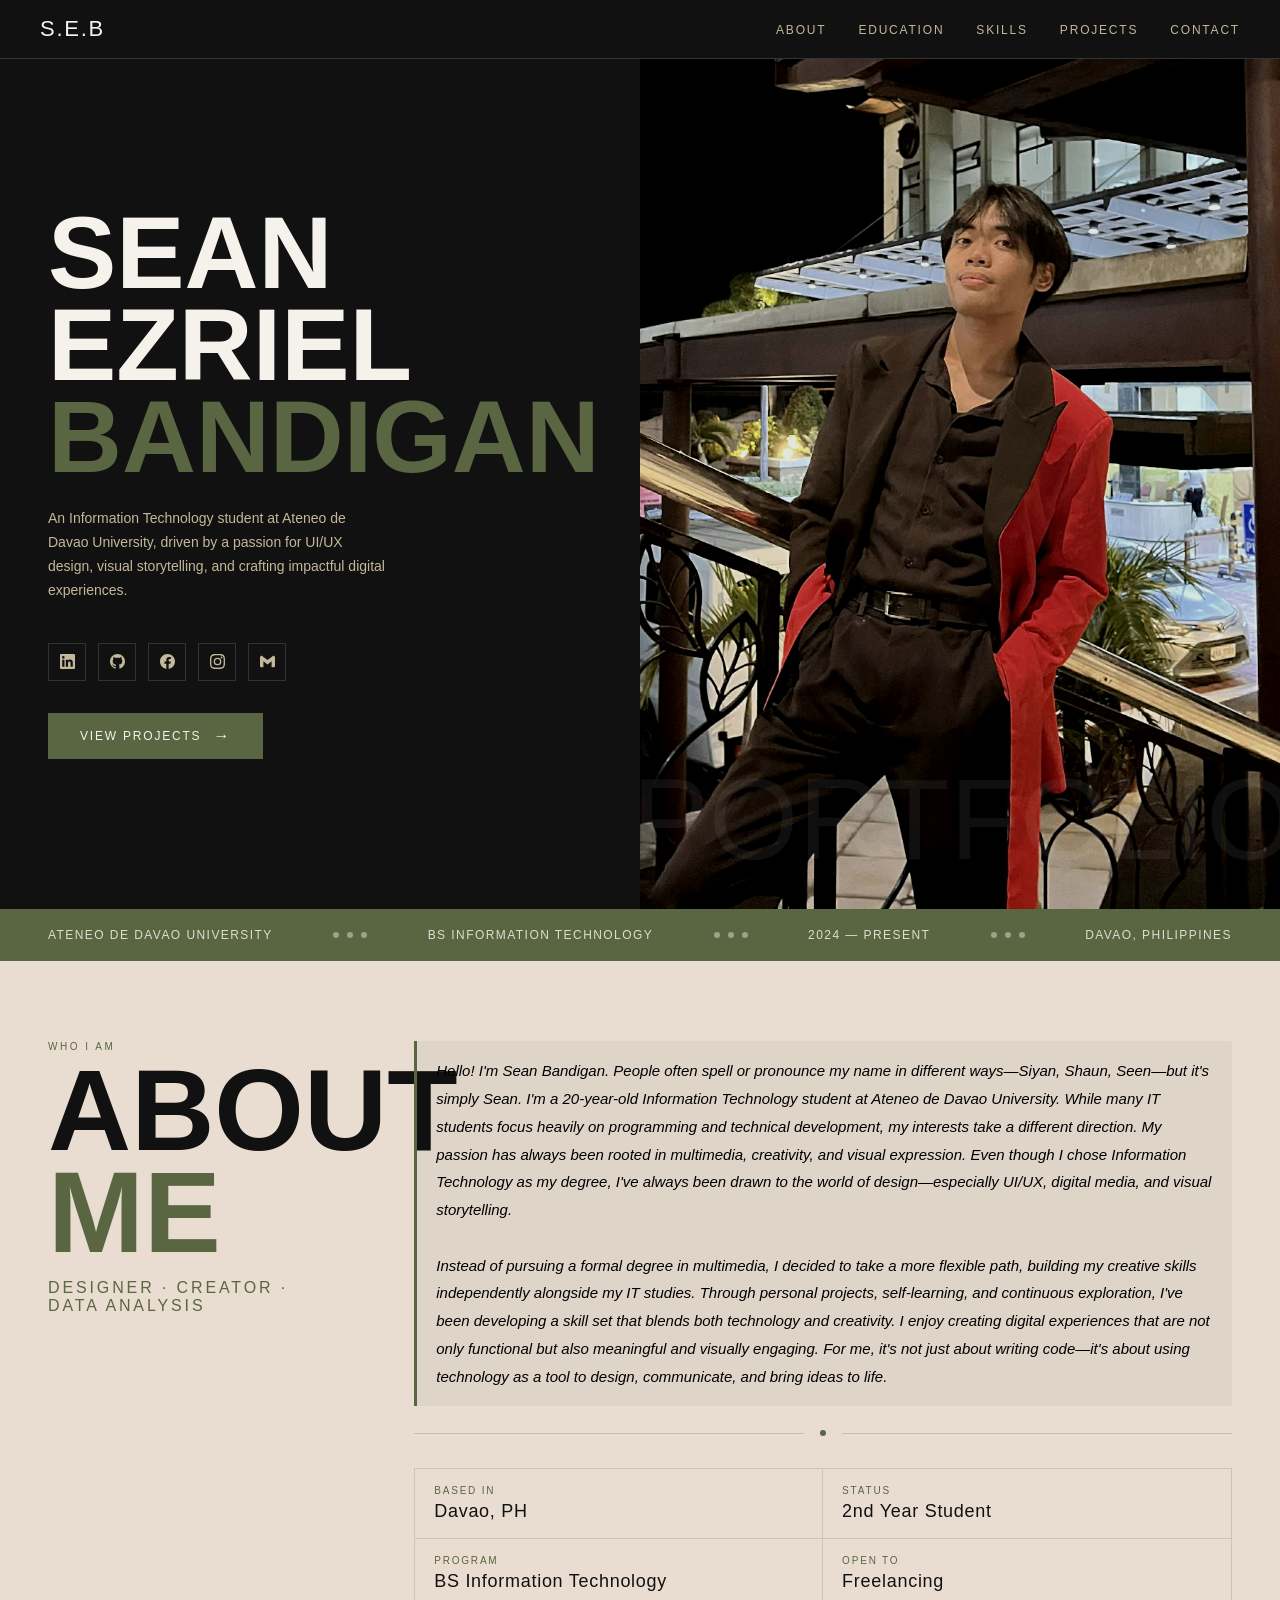
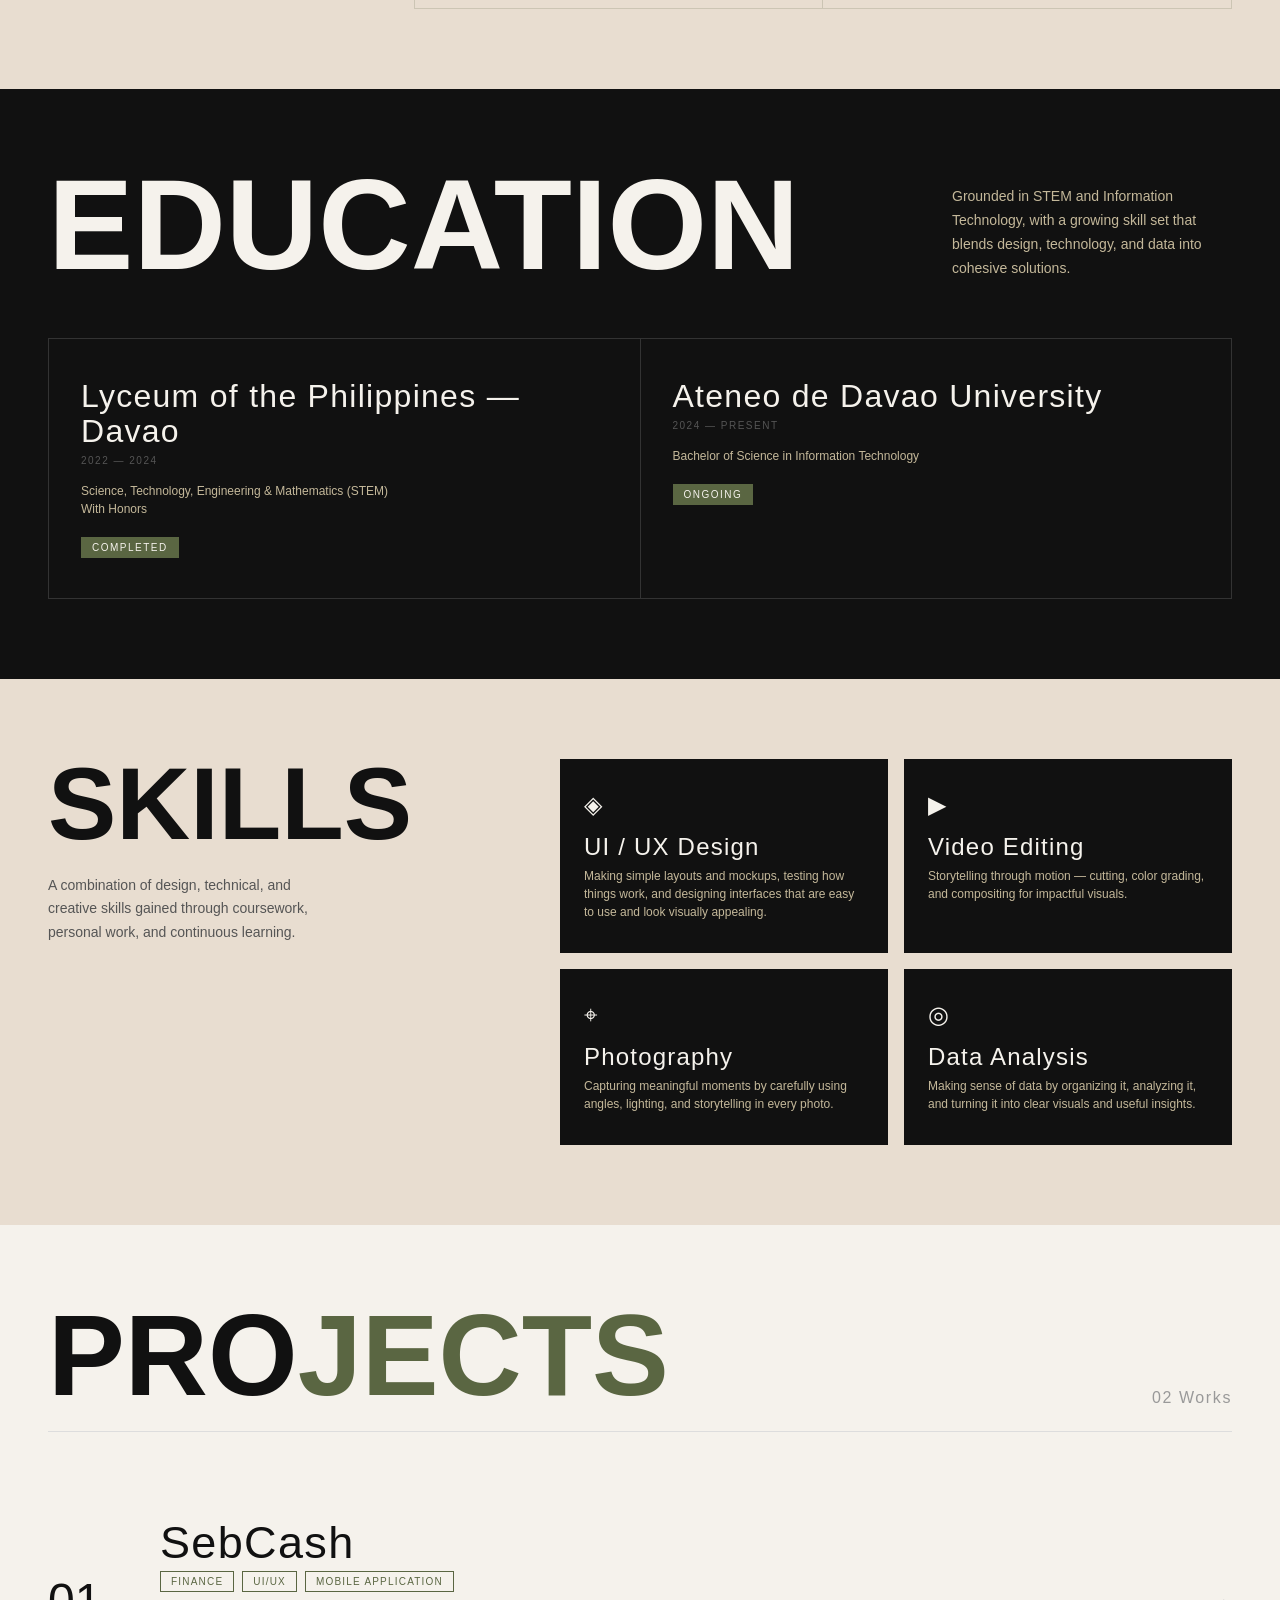
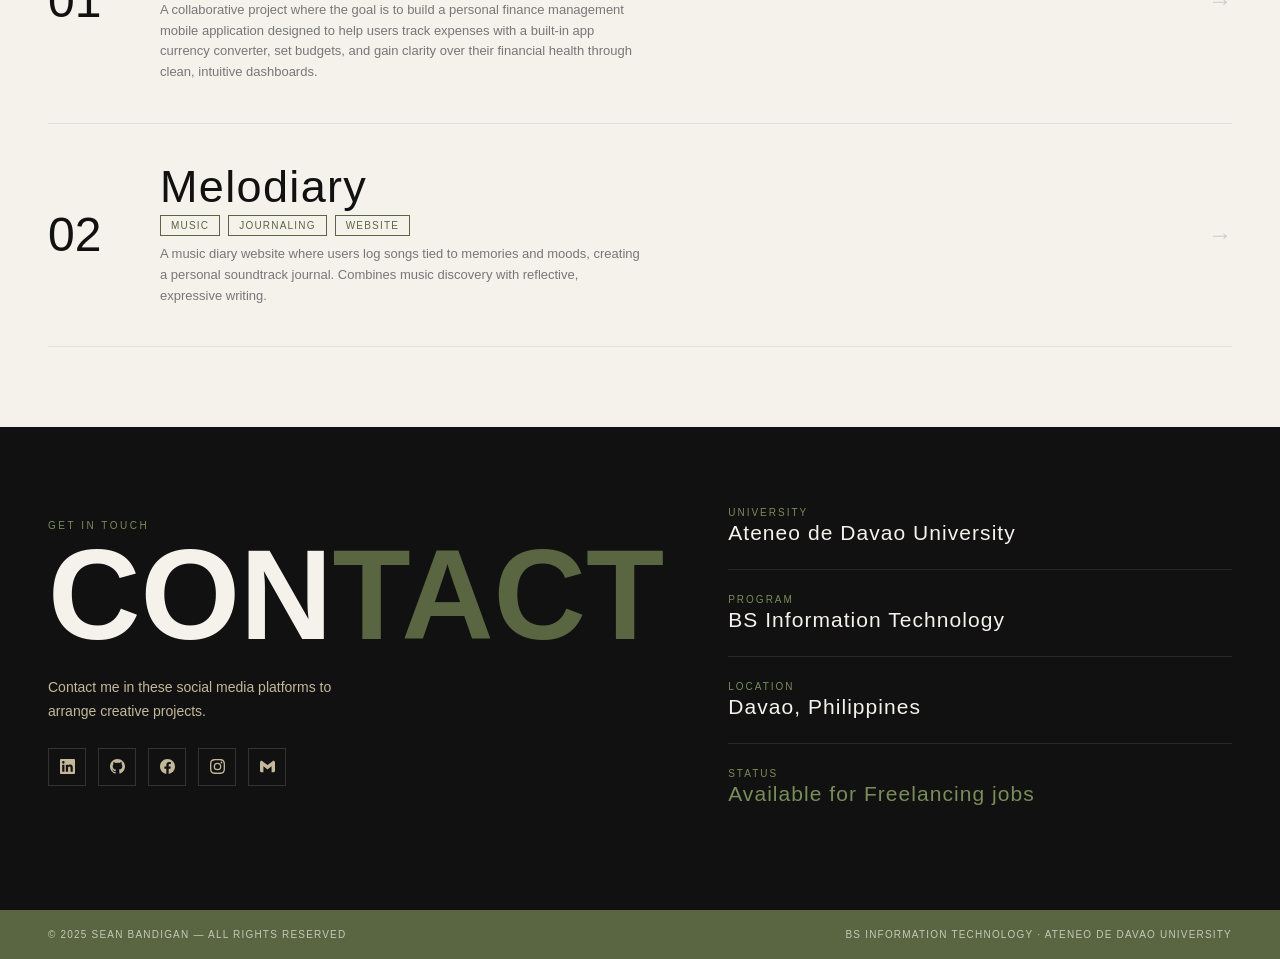
==== commit 658f05ca: "Update index.html" ====
--- a/index.html
+++ b/index.html
@@ -5,7 +5,7 @@
 <meta name="viewport" content="width=device-width, initial-scale=1.0">
 <title>Sean Bandigan — Portfolio</title>
 <link href="https://fonts.googleapis.com/css2?family=Anton&family=Bebas+Neue&family=DM+Sans:ital,wght@0,300;0,400;0,500;1,300&display=swap" rel="stylesheet">
-<link rel="stylesheet" href="index.css">
+<link rel="stylesheet" href="bandigan_portfolio.css">
 </head>
 <body>
 
--- a/bandigan_portfolio.css
+++ b/bandigan_portfolio.css
@@ -0,0 +1,725 @@
+:root {
+  --black: #111111;
+  --white: #f5f2ec;
+  --olive: #5a6642;
+  --olive-light: #7a8c5a;
+  --beige: #e8ddd0;
+  --pink: #d4b8a8;
+  --accent: #c4b89a;
+}
+
+*, *::before, *::after { box-sizing: border-box; margin: 0; padding: 0; }
+
+html { scroll-behavior: smooth; }
+
+body {
+  background: var(--white);
+  color: var(--black);
+  font-family: 'DM Sans', sans-serif;
+  font-weight: 300;
+  overflow-x: hidden;
+}
+
+/* ── NAV ── */
+nav {
+  position: fixed;
+  top: 0; left: 0; right: 0;
+  z-index: 100;
+  display: flex;
+  justify-content: space-between;
+  align-items: center;
+  padding: 16px 40px;
+  background: var(--black);
+  border-bottom: 1px solid #333;
+}
+.nav-logo {
+  font-family: 'Bebas Neue', sans-serif;
+  font-size: 22px;
+  color: var(--white);
+  letter-spacing: 0.08em;
+}
+.nav-links {
+  display: flex;
+  gap: 32px;
+  list-style: none;
+}
+.nav-links a {
+  color: var(--accent);
+  text-decoration: none;
+  font-size: 12px;
+  letter-spacing: 0.15em;
+  text-transform: uppercase;
+  transition: color 0.2s;
+}
+.nav-links a:hover { color: var(--white); }
+
+/* Hamburger */
+.hamburger {
+  display: none;
+  flex-direction: column;
+  gap: 5px;
+  cursor: pointer;
+  padding: 4px;
+}
+.hamburger span {
+  display: block;
+  width: 24px;
+  height: 2px;
+  background: var(--white);
+  transition: all 0.3s;
+}
+.mobile-menu {
+  display: none;
+  position: fixed;
+  top: 56px; left: 0; right: 0;
+  background: var(--black);
+  padding: 24px 40px;
+  z-index: 99;
+  border-bottom: 1px solid #333;
+}
+.mobile-menu.open { display: block; }
+.mobile-menu a {
+  display: block;
+  color: var(--accent);
+  text-decoration: none;
+  font-size: 14px;
+  letter-spacing: 0.12em;
+  text-transform: uppercase;
+  padding: 10px 0;
+  border-bottom: 1px solid #222;
+}
+
+/* ── HERO ── */
+.hero {
+  min-height: 100vh;
+  background: var(--black);
+  display: grid;
+  grid-template-columns: 1fr 1fr;
+  padding-top: 56px;
+  position: relative;
+  overflow: hidden;
+}
+.hero-text {
+  display: flex;
+  flex-direction: column;
+  justify-content: center;
+  padding: 64px 40px 64px 48px;
+  position: relative;
+  z-index: 2;
+}
+.hero-tag {
+  font-size: 11px;
+  letter-spacing: 0.2em;
+  text-transform: uppercase;
+  color: var(--olive-light);
+  margin-bottom: 24px;
+}
+.hero-name {
+  font-family: 'Anton', sans-serif;
+  font-size: clamp(56px, 8vw, 112px);
+  color: var(--white);
+  line-height: 0.9;
+  text-transform: uppercase;
+  margin-bottom: 24px;
+}
+.hero-name .line-2 {
+  color: var(--olive);
+  display: block;
+}
+.hero-desc {
+  color: var(--accent);
+  font-size: 14px;
+  line-height: 1.7;
+  max-width: 340px;
+  margin-bottom: 40px;
+}
+.hero-socials {
+  display: flex;
+  gap: 12px;
+  margin-bottom: 32px;
+}
+.social-btn {
+  width: 38px;
+  height: 38px;
+  border: 1px solid #333;
+  display: flex;
+  align-items: center;
+  justify-content: center;
+  color: var(--accent);
+  transition: background 0.2s, color 0.2s, border-color 0.2s;
+}
+.social-btn svg {
+  width: 15px;
+  height: 15px;
+}
+.social-btn:hover {
+  background: var(--olive);
+  color: var(--white);
+  border-color: var(--olive);
+}
+
+.hero-cta {
+  display: inline-flex;
+  align-items: center;
+  gap: 12px;
+  background: var(--olive);
+  color: var(--white);
+  text-decoration: none;
+  padding: 14px 32px;
+  font-size: 12px;
+  letter-spacing: 0.15em;
+  text-transform: uppercase;
+  font-weight: 500;
+  width: fit-content;
+  transition: background 0.2s;
+}
+.hero-cta:hover { background: var(--olive-light); }
+.hero-cta .arrow { font-size: 16px; }
+
+.hero-photo-wrap {
+  position: relative;
+  overflow: hidden;
+  background: var(--olive);
+}
+.hero-photo-wrap::before {
+  content: 'PORTFOLIO';
+  position: absolute;
+  bottom: 32px;
+  left: -8px;
+  font-family: 'Anton', sans-serif;
+  font-size: clamp(64px, 9vw, 128px);
+  color: rgba(255,255,255,0.06);
+  line-height: 1;
+  white-space: nowrap;
+  z-index: 1;
+  pointer-events: none;
+}
+.hero-photo {
+  width: 100%;
+  height: 100%;
+  object-fit: cover;
+  object-position: top center;
+  display: block;
+  filter: grayscale(20%) contrast(1.05);
+  transition: filter 0.4s;
+}
+.hero-photo:hover { filter: grayscale(0%) contrast(1.1); }
+
+/* Placeholder avatar */
+.avatar-placeholder {
+  width: 100%;
+  height: 100%;
+  min-height: 500px;
+  background: linear-gradient(160deg, #3a4a2a 0%, #5a6642 40%, #7a8c5a 100%);
+  display: flex;
+  flex-direction: column;
+  align-items: center;
+  justify-content: center;
+  gap: 16px;
+}
+.avatar-initials {
+  font-family: 'Anton', sans-serif;
+  font-size: clamp(80px, 12vw, 160px);
+  color: rgba(245,242,236,0.15);
+  line-height: 1;
+}
+.avatar-note {
+  font-size: 11px;
+  letter-spacing: 0.15em;
+  text-transform: uppercase;
+  color: rgba(245,242,236,0.4);
+}
+
+/* ── SECTION SHARED ── */
+section { position: relative; }
+.section-label {
+  font-size: 10px;
+  letter-spacing: 0.25em;
+  text-transform: uppercase;
+  color: var(--olive);
+  margin-bottom: 8px;
+  display: block;
+}
+.big-heading {
+  font-family: 'Anton', sans-serif;
+  text-transform: uppercase;
+  line-height: 0.88;
+}
+
+/* ── ABOUT STRIP ── */
+.about-strip {
+  background: var(--olive);
+  color: var(--white);
+  display: flex;
+  align-items: center;
+  justify-content: space-between;
+  padding: 19px 48px;
+  gap: 32px;
+  flex-wrap: wrap;
+}
+.about-strip p {
+  font-size: 12px;
+  letter-spacing: 0.12em;
+  text-transform: uppercase;
+  opacity: 0.85;
+}
+.about-strip .dots {
+  display: flex;
+  gap: 8px;
+  align-items: center;
+}
+.dot {
+  width: 6px; height: 6px;
+  border-radius: 50%;
+  background: rgba(255,255,255,0.4);
+}
+
+/* ── ABOUT ── */
+.about-section {
+  background: var(--beige);
+  padding: 80px 48px;
+}
+.about-inner {
+  display: grid;
+  grid-template-columns: minmax(160px, 0.35fr) 1fr;
+  gap: 80px;
+  align-items: start;
+  max-width: 1400px;
+  margin: 0 auto;
+}
+.about-left .big-heading {
+  font-size: clamp(64px, 9vw, 128px);
+  color: var(--black);
+  margin-bottom: 16px;
+}
+.about-left .big-heading span { color: var(--olive); }
+.about-tagline {
+  font-family: 'Bebas Neue', sans-serif;
+  font-size: 16px;
+  letter-spacing: 0.18em;
+  color: var(--olive);
+  text-transform: uppercase;
+  margin-top: 16px;
+  display: block;
+}
+.about-right {
+  display: flex;
+  flex-direction: column;
+  gap: 24px;
+  width: 100%;
+}
+.about-para {
+  font-size: 15px;
+  line-height: 1.85;
+  color: #4a4035;
+}
+.about-para.placeholder {
+  color: #000000;
+  font-style: italic;
+  border-left: 3px solid var(--olive);
+  padding-left: 16px;
+  background: rgba(0,0,0,0.04);
+  padding: 16px 16px 16px 19px;
+  border-radius: 0 2px 2px 0;
+}
+.about-divider {
+  display: flex;
+  align-items: center;
+  gap: 16px;
+}
+.about-divider-line {
+  flex: 1;
+  height: 1px;
+  background: rgba(90,102,66,0.25);
+}
+.about-divider-dot {
+  width: 6px; height: 6px;
+  border-radius: 50%;
+  background: var(--olive);
+}
+.about-facts {
+  display: grid;
+  grid-template-columns: 1fr 1fr;
+  gap: 0;
+  border: 1px solid rgba(90,102,66,0.2);
+  margin-top: 8px;
+}
+.about-fact {
+  padding: 16px 19px;
+  border-right: 1px solid rgba(90,102,66,0.2);
+  border-bottom: 1px solid rgba(90,102,66,0.2);
+}
+.about-fact:nth-child(even) { border-right: none; }
+.about-fact:nth-last-child(-n+2) { border-bottom: none; }
+.fact-label {
+  font-size: 10px;
+  letter-spacing: 0.18em;
+  text-transform: uppercase;
+  color: var(--olive);
+  margin-bottom: 5px;
+}
+.fact-value {
+  font-family: 'Bebas Neue', sans-serif;
+  font-size: 18px;
+  color: var(--black);
+  letter-spacing: 0.04em;
+}
+
+@media (max-width: 1100px) {
+  .about-inner { gap: 48px; }
+}
+
+@media (max-width: 900px) {
+  .about-inner { grid-template-columns: 1fr; gap: 40px; }
+  .about-section { padding: 64px 24px; }
+}
+
+/* ── EDUCATION ── */
+.education {
+  background: var(--black);
+  padding: 80px 48px;
+  overflow: hidden;
+}
+.edu-header {
+  display: flex;
+  align-items: flex-start;
+  justify-content: space-between;
+  margin-bottom: 56px;
+  gap: 32px;
+  flex-wrap: wrap;
+}
+.edu-title {
+  font-size: clamp(64px, 10vw, 144px);
+  color: var(--white);
+}
+.edu-intro {
+  color: var(--accent);
+  font-size: 14px;
+  line-height: 1.7;
+  max-width: 280px;
+  padding-top: 16px;
+}
+
+.edu-grid {
+  display: grid;
+  grid-template-columns: repeat(auto-fit, minmax(260px, 1fr));
+  gap: 1px;
+  background: #333;
+  border: 1px solid #333;
+}
+.edu-card {
+  background: var(--black);
+  padding: 40px 32px;
+  position: relative;
+  transition: background 0.25s;
+}
+.edu-card:hover { background: #1a1a1a; }
+.edu-num {
+  font-family: 'Bebas Neue', sans-serif;
+  font-size: 56px;
+  color: var(--olive);
+  line-height: 1;
+  margin-bottom: 8px;
+}
+.edu-year {
+  font-size: 10px;
+  letter-spacing: 0.15em;
+  text-transform: uppercase;
+  color: #555;
+  margin-bottom: 16px;
+}
+.edu-school {
+  font-family: 'Bebas Neue', sans-serif;
+  font-size: 32px;
+  color: var(--white);
+  letter-spacing: 0.04em;
+  margin-bottom: 6px;
+  line-height: 1.1;
+}
+.edu-degree {
+  font-size: 12px;
+  color: var(--accent);
+  line-height: 1.5;
+}
+.edu-status {
+  display: inline-block;
+  margin-top: 19px;
+  font-size: 10px;
+  letter-spacing: 0.15em;
+  text-transform: uppercase;
+  padding: 5px 11px;
+  background: var(--olive);
+  color: var(--white);
+}
+
+/* ── SKILLS ── */
+.skills-section {
+  background: var(--beige);
+  padding: 80px 48px;
+}
+.skills-layout {
+  display: grid;
+  grid-template-columns: 1fr 1.5fr;
+  gap: 64px;
+  align-items: start;
+}
+.skills-left .big-heading {
+  font-size: clamp(56px, 8vw, 112px);
+  color: var(--black);
+  margin-bottom: 24px;
+}
+.skills-desc {
+  font-size: 14px;
+  line-height: 1.7;
+  color: #555;
+  max-width: 280px;
+}
+
+.skills-grid {
+  display: grid;
+  grid-template-columns: 1fr 1fr;
+  gap: 16px;
+}
+.skill-card {
+  background: var(--black);
+  color: var(--white);
+  padding: 32px 24px;
+  position: relative;
+  overflow: hidden;
+  cursor: default;
+  transition: transform 0.2s;
+}
+.skill-card:hover { transform: translateY(-4px); }
+.skill-card::after {
+  content: '';
+  position: absolute;
+  bottom: 0; left: 0;
+  width: 0; height: 3px;
+  background: var(--olive);
+  transition: width 0.3s ease;
+}
+.skill-card:hover::after { width: 100%; }
+.skill-icon {
+  font-size: 24px;
+  margin-bottom: 16px;
+}
+.skill-name {
+  font-family: 'Bebas Neue', sans-serif;
+  font-size: 24px;
+  letter-spacing: 0.05em;
+  line-height: 1;
+  margin-bottom: 8px;
+}
+.skill-desc {
+  font-size: 12px;
+  color: var(--accent);
+  line-height: 1.5;
+}
+
+/* ── PROJECTS ── */
+.projects-section {
+  background: var(--white);
+  padding: 80px 48px;
+}
+.projects-header {
+  display: flex;
+  align-items: flex-end;
+  justify-content: space-between;
+  margin-bottom: 48px;
+  gap: 32px;
+  flex-wrap: wrap;
+  border-bottom: 1px solid #ddd;
+  padding-bottom: 24px;
+}
+.projects-header .big-heading {
+  font-size: clamp(56px, 9vw, 128px);
+  color: var(--black);
+}
+.projects-header .big-heading span { color: var(--olive); }
+.proj-count {
+  font-family: 'Bebas Neue', sans-serif;
+  font-size: 16px;
+  letter-spacing: 0.1em;
+  color: #999;
+}
+
+.projects-list { display: flex; flex-direction: column; gap: 0; }
+.project-item {
+  display: grid;
+  grid-template-columns: 80px 1fr auto;
+  align-items: center;
+  gap: 32px;
+  padding: 40px 0;
+  border-bottom: 1px solid #e0e0e0;
+  cursor: default;
+  transition: background 0.2s;
+}
+.project-item:hover { background: var(--beige); padding-left: 16px; padding-right: 16px; margin: 0 -16px; }
+.proj-num {
+  font-family: 'Anton', sans-serif;
+  font-size: 48px;
+  color: #111111;
+  line-height: 1;
+}
+.proj-info { flex: 1; }
+.proj-title {
+  font-family: 'Bebas Neue', sans-serif;
+  font-size: clamp(29px, 4vw, 45px);
+  letter-spacing: 0.03em;
+  color: var(--black);
+  margin-bottom: 6px;
+  line-height: 1;
+}
+.proj-tags {
+  display: flex;
+  gap: 8px;
+  flex-wrap: wrap;
+}
+.proj-tag {
+  font-size: 10px;
+  letter-spacing: 0.12em;
+  text-transform: uppercase;
+  padding: 4px 10px;
+  border: 1px solid var(--olive);
+  color: var(--olive);
+}
+.proj-desc {
+  font-size: 13px;
+  color: #777;
+  line-height: 1.6;
+  margin-top: 8px;
+  max-width: 480px;
+}
+.proj-arrow {
+  font-size: 24px;
+  color: #ccc;
+  transition: color 0.2s, transform 0.2s;
+}
+.project-item:hover .proj-arrow {
+  color: var(--olive);
+  transform: translateX(4px);
+}
+
+/* ── CONTACT ── */
+.contact-section {
+  background: var(--black);
+  padding: 80px 48px;
+  display: grid;
+  grid-template-columns: 1fr 1fr;
+  gap: 64px;
+  align-items: center;
+}
+.contact-title {
+  font-size: clamp(64px, 10vw, 144px);
+  color: var(--white);
+}
+.contact-title span { color: var(--olive); }
+.contact-sub {
+  color: var(--accent);
+  font-size: 14px;
+  line-height: 1.7;
+  margin-top: 24px;
+  max-width: 320px;
+}
+.contact-right {
+  display: flex;
+  flex-direction: column;
+  gap: 24px;
+}
+.contact-item {
+  display: flex;
+  flex-direction: column;
+  gap: 3px;
+  padding-bottom: 24px;
+  border-bottom: 1px solid #2a2a2a;
+}
+.contact-item-label {
+  font-size: 10px;
+  letter-spacing: 0.2em;
+  text-transform: uppercase;
+  color: var(--olive-light);
+}
+.contact-item-value {
+  font-family: 'Bebas Neue', sans-serif;
+  font-size: 21px;
+  color: var(--white);
+  letter-spacing: 0.05em;
+}
+
+/* ── FOOTER ── */
+footer {
+  background: var(--olive);
+  padding: 19px 48px;
+  display: flex;
+  justify-content: space-between;
+  align-items: center;
+  flex-wrap: wrap;
+  gap: 16px;
+}
+footer p {
+  font-size: 10px;
+  letter-spacing: 0.12em;
+  text-transform: uppercase;
+  color: rgba(245,242,236,0.7);
+}
+
+/* ── ANIMATIONS ── */
+.reveal {
+  opacity: 0;
+  transform: translateY(30px);
+  transition: opacity 0.7s ease, transform 0.7s ease;
+}
+.reveal.visible {
+  opacity: 1;
+  transform: translateY(0);
+}
+
+/* ── RESPONSIVE ── */
+@media (max-width: 1100px) {
+  .contact-section { grid-template-columns: 1fr; gap: 48px; }
+}
+
+@media (max-width: 900px) {
+  .hero { grid-template-columns: 1fr; min-height: auto; }
+  .hero-photo-wrap { min-height: 420px; max-height: 520px; }
+  .hero-text { padding: 48px 32px; }
+  .skills-layout { grid-template-columns: 1fr; gap: 40px; }
+  .contact-section { grid-template-columns: 1fr; gap: 40px; }
+  nav { padding: 16px 24px; }
+  .nav-links { display: none; }
+  .hamburger { display: flex; }
+  .education { padding: 64px 24px; }
+  .skills-section { padding: 64px 24px; }
+  .projects-section { padding: 64px 24px; }
+  .contact-section { padding: 64px 24px; }
+  footer { padding: 16px 24px; }
+  .about-strip { padding: 16px 24px; }
+  .project-item:hover { margin: 0; padding-left: 0; padding-right: 0; }
+}
+
+@media (max-width: 600px) {
+  .skills-grid { grid-template-columns: 1fr; }
+  .project-item { grid-template-columns: 50px 1fr auto; gap: 16px; }
+  .edu-grid { grid-template-columns: 1fr; }
+  .hero-name { font-size: clamp(48px, 14vw, 80px); }
+  .hero-photo-wrap { min-height: 300px; max-height: 400px; }
+  .contact-section { grid-template-columns: 1fr; }
+  .about-strip { justify-content: center; text-align: center; }
+  .hero-desc { max-width: 100%; }
+  .proj-desc { max-width: 100%; }
+  .contact-sub { max-width: 100%; }
+  .edu-school { font-size: 26px; }
+  .project-item:hover { background: transparent; }
+}
+
+@media (max-width: 400px) {
+  .hero-text { padding: 32px 20px; }
+  .education { padding: 48px 20px; }
+  .skills-section { padding: 48px 20px; }
+  .projects-section { padding: 48px 20px; }
+  .contact-section { padding: 48px 20px; }
+  .about-section { padding: 48px 20px; }
+  footer { padding: 16px 20px; flex-direction: column; text-align: center; }
+  .proj-num { font-size: 36px; }
+  .hero-socials { flex-wrap: wrap; }
+}
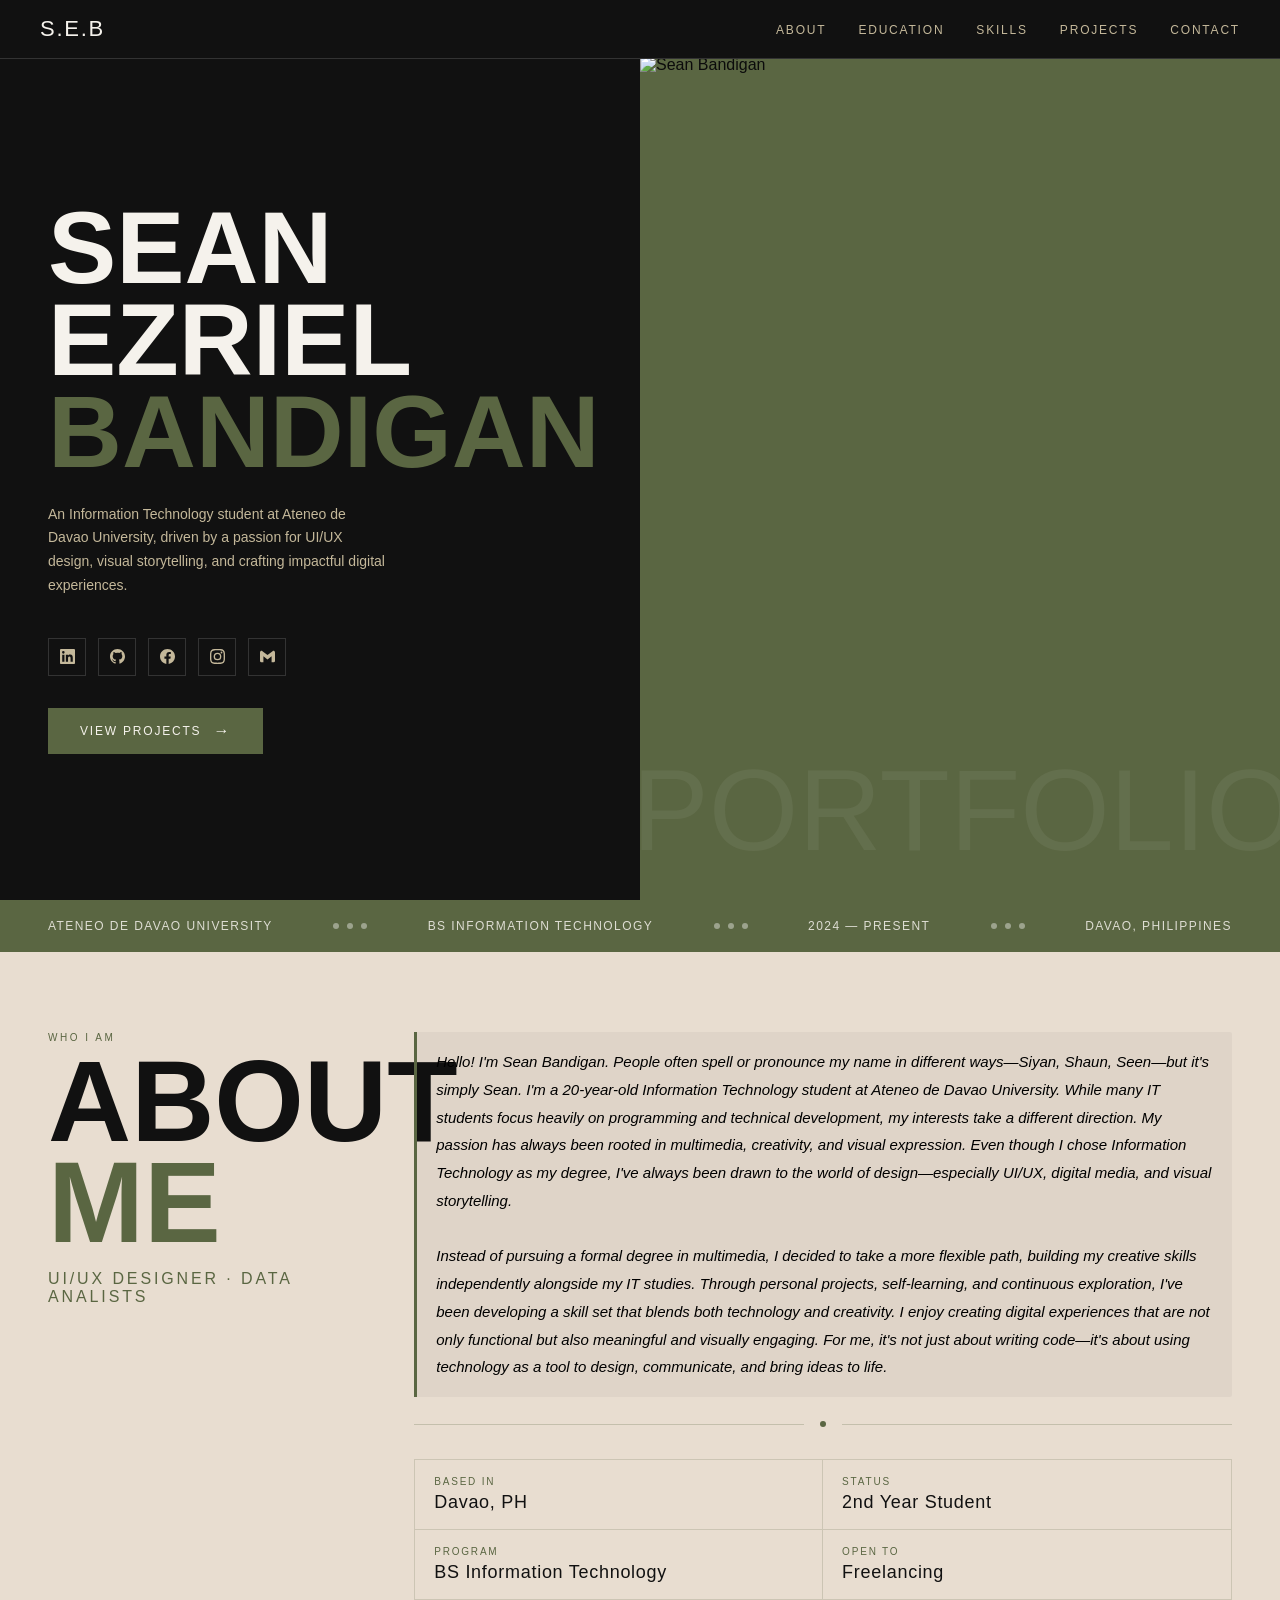
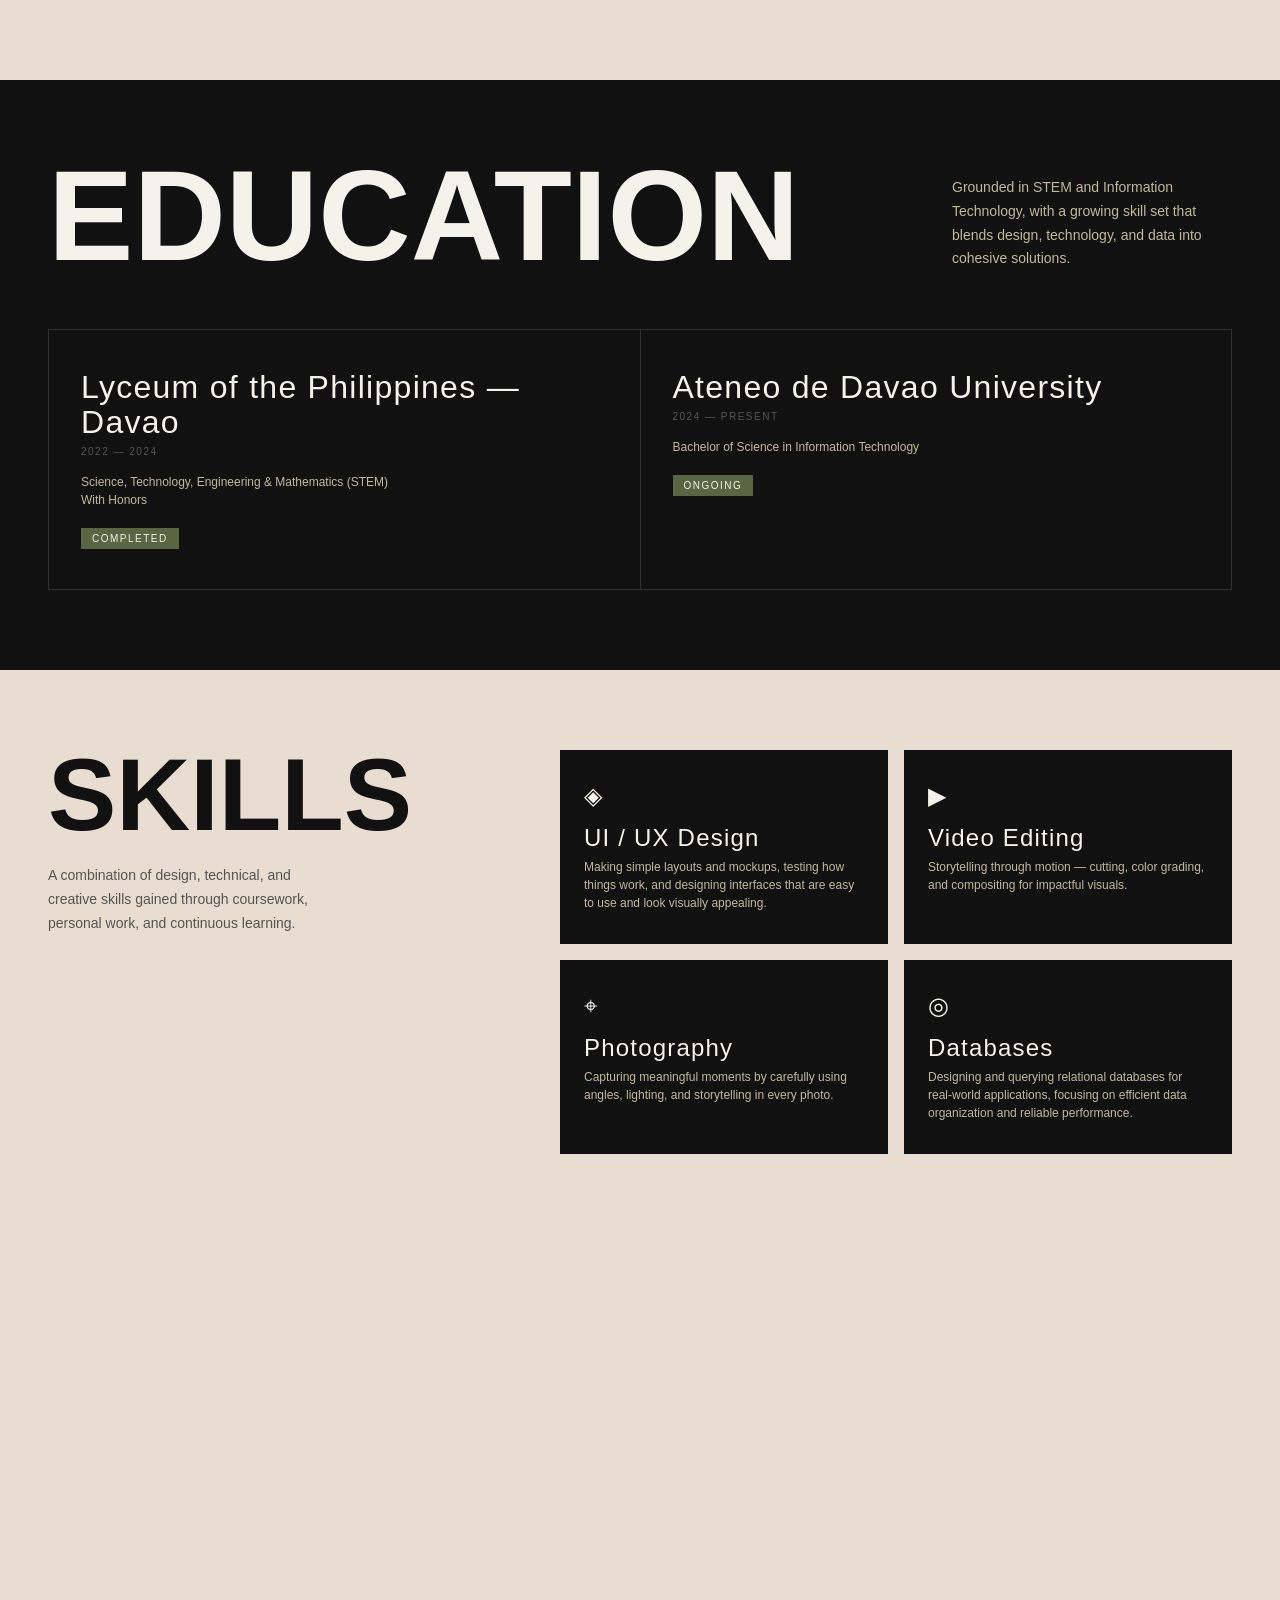
==== commit 6398c37e: "Update index.html" ====
--- a/index.html
+++ b/index.html
@@ -5,7 +5,7 @@
 <meta name="viewport" content="width=device-width, initial-scale=1.0">
 <title>Sean Bandigan — Portfolio</title>
 <link href="https://fonts.googleapis.com/css2?family=Anton&family=Bebas+Neue&family=DM+Sans:ital,wght@0,300;0,400;0,500;1,300&display=swap" rel="stylesheet">
-<link rel="stylesheet" href="bandigan_portfolio.css">
+<link rel="stylesheet" href="Bandigan_Portfolio.css">
 </head>
 <body>
 
@@ -59,11 +59,18 @@
         <svg xmlns="http://www.w3.org/2000/svg" viewBox="0 0 24 24" fill="currentColor"><path d="M24 5.457v13.909c0 .904-.732 1.636-1.636 1.636h-3.819V11.73L12 16.64l-6.545-4.91v9.273H1.636A1.636 1.636 0 0 1 0 19.366V5.457c0-2.023 2.309-3.178 3.927-1.964L5.455 4.64 12 9.548l6.545-4.910 1.528-1.145C21.69 2.28 24 3.434 24 5.457z"/></svg>
       </a>
     </div>
-
     <a href="#projects" class="hero-cta">View Projects <span class="arrow">→</span></a>
   </div>
+
   <div class="hero-photo-wrap">
-    <img src="SeanPortfolio.jpg" alt="Sean Bandigan" class="hero-photo" />
+    <div class="hero-photo-circle-container">
+      <div class="hero-photo-ring"></div>
+      <div class="hero-photo-circle">
+        <img src="Bandigan_Portfolio.jpg" alt="Sean Bandigan" class="hero-photo" />
+      </div>
+      <div class="hero-photo-deco-dot hero-photo-deco-dot--1"></div>
+      <div class="hero-photo-deco-dot hero-photo-deco-dot--2"></div>
+    </div>
   </div>
 </section>
 
@@ -84,15 +91,14 @@
     <div class="about-left reveal">
       <span class="section-label">Who I Am</span>
       <h2 class="big-heading">ABOUT<br><span>ME</span></h2>
-      <span class="about-tagline">Designer · Creator · Data Analysis</span>
+      <span class="about-tagline">UI/UX Designer · Data Analists</span>
     </div>
     <div class="about-right reveal">
       <p class="about-para placeholder">
        Hello! I'm Sean Bandigan. People often spell or pronounce my name in different ways—Siyan, Shaun, Seen—but it's simply Sean. I'm a 20-year-old Information Technology student at Ateneo de Davao University. 
        While many IT students focus heavily on programming and technical development, my interests take a different direction. My passion has always been rooted in multimedia, creativity, and visual expression. 
        Even though I chose Information Technology as my degree, I've always been drawn to the world of design—especially UI/UX, digital media, and visual storytelling. 
-       <br>
-       <br> Instead of pursuing a formal degree in multimedia, I decided to take a more flexible path, building my creative skills independently alongside my IT studies.
+       <br><br> Instead of pursuing a formal degree in multimedia, I decided to take a more flexible path, building my creative skills independently alongside my IT studies.
        Through personal projects, self-learning, and continuous exploration, I've been developing a skill set that blends both technology and creativity. 
        I enjoy creating digital experiences that are not only functional but also meaningful and visually engaging. 
        For me, it's not just about writing code—it's about using technology as a tool to design, communicate, and bring ideas to life.
@@ -175,8 +181,133 @@
       </div>
       <div class="skill-card">
         <div class="skill-icon">◎</div>
-        <div class="skill-name">Data Analysis</div>
-        <div class="skill-desc">Making sense of data by organizing it, analyzing it, and turning it into clear visuals and useful insights.</div>
+        <div class="skill-name">Databases</div>
+        <div class="skill-desc">Designing and querying relational databases for real-world applications, focusing on efficient data organization and reliable performance.</div>
+      </div>
+    </div>
+  </div>
+
+  <!-- TECH STACK -->
+  <div class="tech-stack reveal">
+
+    <div class="tech-group">
+      <div class="tech-group-label">Languages</div>
+      <div class="tech-divider"></div>
+      <div class="tech-icons-grid tech-icons-grid--7">
+
+        <div class="tech-icon-card">
+          <div class="tech-icon-img">
+            <svg viewBox="0 0 24 24" fill="currentColor"><path d="M1.5 0h21l-1.91 21.563L11.977 24l-8.564-2.438L1.5 0zm7.031 9.75l-.232-2.718 10.059.003.23-2.622L5.412 4.41l.698 8.01h9.126l-.326 3.426-2.91.804-2.955-.81-.188-2.11H6.248l.33 4.171L12 19.351l5.379-1.443.744-8.157H8.531z"/></svg>
+          </div>
+          <span class="tech-icon-label">HTML/CSS</span>
+        </div>
+
+        <div class="tech-icon-card">
+          <div class="tech-icon-img">
+            <svg viewBox="0 0 24 24" fill="currentColor"><path d="M0 0h24v24H0V0zm22.034 18.276c-.175-1.095-.888-2.015-3.003-2.873-.736-.345-1.554-.585-1.797-1.14-.091-.33-.105-.51-.046-.705.15-.646.915-.84 1.515-.66.39.12.75.42.976.9 1.034-.676 1.034-.676 1.755-1.125-.27-.42-.404-.601-.586-.78-.63-.705-1.469-1.065-2.834-1.034l-.705.089c-.676.165-1.32.525-1.71 1.005-1.14 1.291-.811 3.541.569 4.471 1.365 1.02 3.361 1.244 3.616 2.205.24 1.17-.87 1.545-1.966 1.41-.811-.18-1.26-.586-1.755-1.336l-1.83 1.051c.21.48.45.689.81 1.109 1.74 1.756 6.09 1.666 6.871-1.004.029-.09.24-.705.074-1.65l.046.067zm-8.983-7.245h-2.248c0 1.938-.009 3.864-.009 5.805 0 1.232.063 2.363-.138 2.711-.33.689-1.18.601-1.566.48-.396-.196-.597-.466-.83-.855-.063-.105-.11-.196-.127-.196l-1.825 1.125c.305.63.75 1.172 1.324 1.517.855.51 2.004.675 3.207.405.783-.226 1.458-.691 1.811-1.411.51-.93.402-2.07.397-3.346.012-2.054 0-4.109 0-6.179l.004-.056z"/></svg>
+          </div>
+          <span class="tech-icon-label">JavaScript</span>
+        </div>
+
+        <div class="tech-icon-card">
+          <div class="tech-icon-img">
+            <svg viewBox="0 0 24 24" fill="currentColor"><path d="M12 3C7.58 3 4 4.79 4 7v10c0 2.21 3.58 4 8 4s8-1.79 8-4V7c0-2.21-3.58-4-8-4zm6 14c0 .55-2.24 2-6 2s-6-1.45-6-2v-2.23c1.61.78 3.72 1.23 6 1.23s4.39-.45 6-1.23V17zm0-5c0 .55-2.24 2-6 2s-6-1.45-6-2v-2.23C7.61 10.55 9.72 11 12 11s4.39-.45 6-1.23V12zm-6-3C8.24 9 6 7.55 6 7s2.24-2 6-2 6 1.45 6 2-2.24 2-6 2z"/></svg>
+          </div>
+          <span class="tech-icon-label">SQL</span>
+        </div>
+
+        <div class="tech-icon-card">
+          <div class="tech-icon-img">
+            <svg viewBox="0 0 24 24" fill="currentColor"><path d="M14.31.18l.9.2.73.26.59.3.45.32.34.34.25.34.16.33.1.3.04.26.02.2-.01.13V8.5l-.05.63-.13.55-.21.46-.26.38-.3.31-.33.25-.35.19-.35.14-.33.1-.3.07-.26.04-.21.02H8.83l-.69.05-.59.14-.5.22-.41.27-.33.32-.27.35-.2.36-.15.37-.1.35-.07.32-.04.27-.02.21v3.06H3.23l-.21-.03-.28-.07-.32-.12-.35-.18-.36-.26-.36-.36-.35-.46-.32-.59-.28-.73-.21-.88-.14-1.05L0 11.97l.06-1.22.16-1.04.24-.87.32-.71.36-.57.4-.44.42-.33.42-.24.4-.16.36-.1.32-.05.26-.02.2-.01h5.96l.24-.05.18-.11.16-.17.12-.23.08-.28.04-.33V6.25l.02-.19.05-.2.1-.2.18-.2.27-.18.38-.17.5-.14.63-.1.77-.06.92-.02 1.08.02zm-6.3 1.98l-.23.33-.08.41.08.41.23.34.33.22.41.09.41-.09.33-.22.23-.34.08-.41-.08-.41-.23-.33-.33-.22-.41-.09-.41.09-.33.22zM21.1 6.11l.28.06.32.12.35.18.36.27.36.35.35.47.32.59.28.73.21.88.14 1.04.05 1.23-.06 1.23-.16 1.04-.24.86-.32.71-.36.57-.4.45-.42.33-.42.24-.4.16-.36.09-.32.05-.26.02-.2.01h-5.96l-.24.05-.18.11-.16.17-.12.23-.08.28-.04.33-.02.19v3.95H14.9l-.83-.01-.77-.04-.63-.08-.52-.13-.42-.17-.35-.2-.29-.25-.25-.29-.2-.34-.16-.39-.1-.43-.06-.48-.02-.53.02-.53.06-.49.1-.43.15-.39.22-.34.27-.29.34-.26.41-.23.5-.2.6-.16.72-.12.84-.08.98-.03h5.73l.18-.01.13-.03.09-.05.07-.07.04-.09.02-.12-.02-.12-.04-.09-.07-.07-.09-.05-.13-.03-.18-.01H15.3L15 8.3l-.04-.21-.04-.21.03-.2.06-.18.11-.17.16-.15.22-.12.3-.09.38-.07.48-.04.59-.02h1.06l.25-.02z"/></svg>
+          </div>
+          <span class="tech-icon-label">Python</span>
+        </div>
+
+        <div class="tech-icon-card">
+          <div class="tech-icon-img">
+            <svg viewBox="0 0 24 24" fill="currentColor"><path d="M8.851 18.56s-.917.534.653.714c1.902.218 2.874.187 4.969-.211 0 0 .552.346 1.321.646-4.699 2.013-10.633-.118-6.943-1.149M8.276 15.933s-1.028.761.542.924c2.032.209 3.636.227 6.413-.308 0 0 .384.389.987.602-5.679 1.661-12.007.13-7.942-1.218M13.116 11.475c1.158 1.333-.304 2.533-.304 2.533s2.939-1.518 1.589-3.418c-1.261-1.772-2.228-2.652 3.007-5.688 0-.001-8.216 2.051-4.292 6.573M19.33 20.504s.679.559-.747.991c-2.712.822-11.288 1.069-13.669.033-.856-.373.75-.89 1.254-.998.527-.114.828-.093.828-.093-.953-.671-6.156 1.317-2.643 1.887 9.58 1.553 17.462-.7 14.977-1.82M9.292 13.21s-4.362 1.036-1.544 1.412c1.189.159 3.561.123 5.77-.062 1.806-.152 3.618-.477 3.618-.477s-.637.272-1.098.587c-4.429 1.165-12.986.623-10.522-.568 2.082-1.006 3.776-.892 3.776-.892M17.116 17.584c4.503-2.34 2.421-4.589.968-4.285-.355.074-.515.138-.515.138s.132-.207.385-.297c2.875-1.011 5.086 2.981-.928 4.562 0-.001.07-.062.09-.118M14.401 0s2.494 2.494-2.365 6.33c-3.896 3.077-.888 4.832-.001 6.836-2.274-2.053-3.943-3.858-2.824-5.539 1.644-2.469 6.197-3.665 5.19-7.627M9.734 23.924c4.322.277 10.959-.153 11.116-2.198 0 0-.302.775-3.572 1.391-3.688.694-8.239.613-10.937.168 0-.001.553.457 3.393.639"/></svg>
+          </div>
+          <span class="tech-icon-label">Java</span>
+        </div>
+
+        <div class="tech-icon-card">
+          <div class="tech-icon-img">
+            <svg viewBox="0 0 24 24" fill="currentColor"><path d="M10.5 15.97l.41 2.44c-.26.14-.68.27-1.24.39-.57.13-1.24.2-2.01.2-2.21-.04-3.87-.7-4.98-1.96C1.56 15.77 1 14.16 1 12.21c.05-2.31.72-4.08 2-5.32C4.32 5.64 5.96 5 7.94 5c.75 0 1.4.07 1.94.19s.94.25 1.2.4l-.58 2.49-1.06-.34c-.4-.1-.86-.15-1.39-.15-1.16-.01-2.12.36-2.87 1.1-.76.73-1.15 1.85-1.18 3.34 0 1.36.37 2.42 1.08 3.2.71.77 1.71 1.17 2.99 1.18l1.33-.12c.44-.1.81-.24 1.1-.32M13 9h2v2h2v2h-2v2h-2v-2h-2v-2h2zm6 0h2v2h2v2h-2v2h-2v-2h-2v-2h2z"/></svg>
+          </div>
+          <span class="tech-icon-label">C++</span>
+        </div>
+
+        <div class="tech-icon-card">
+          <div class="tech-icon-img">
+            <svg viewBox="0 0 24 24" fill="currentColor"><path d="M11.5 15.97l.41 2.44c-.26.14-.68.27-1.24.39-.57.13-1.24.2-2.01.2-2.21-.04-3.87-.7-4.98-1.96C2.56 15.77 2 14.16 2 12.21c.05-2.31.72-4.08 2-5.32C5.32 5.64 6.96 5 8.94 5c.75 0 1.4.07 1.94.19s.94.25 1.2.4l-.58 2.49-1.06-.34c-.4-.1-.86-.15-1.39-.15-1.16-.01-2.12.36-2.87 1.1-.76.73-1.15 1.85-1.18 3.34 0 1.36.37 2.42 1.08 3.2.71.77 1.71 1.17 2.99 1.18l1.33-.12c.44-.1.81-.24 1.1-.32M13.89 19l.61-4H13l.34-2h1.5l.32-2h-1.5L14 9h1.5l.61-4h2l-.61 4h1l.61-4h2l-.61 4H22l-.34 2h-1.5l-.32 2h1.5L21 15h-1.5l-.61 4h-2l.61-4h-1l-.61 4h-2m2.95-6h1l.32-2h-1l-.32 2z"/></svg>
+          </div>
+          <span class="tech-icon-label">C#</span>
+        </div>
+
+      </div>
+    </div>
+
+    <div class="tech-group">
+      <div class="tech-group-label">Tools &amp; Technologies</div>
+      <div class="tech-divider"></div>
+      <div class="tech-icons-grid tech-icons-grid--8">
+
+        <div class="tech-icon-card">
+          <div class="tech-icon-img">
+            <svg viewBox="0 0 24 24" fill="currentColor"><path d="M23.15 2.587L18.21.21a1.494 1.494 0 0 0-1.705.29l-9.46 8.63-4.12-3.128a.999.999 0 0 0-1.276.057L.327 7.261A1 1 0 0 0 .326 8.74L3.899 12 .326 15.26a1 1 0 0 0 .001 1.479L1.65 17.94a.999.999 0 0 0 1.276.057l4.12-3.128 9.46 8.63a1.492 1.492 0 0 0 1.704.29l4.942-2.377A1.5 1.5 0 0 0 24 19.86V4.14a1.5 1.5 0 0 0-.85-1.553zM18.21 19.09l-6.18-7.394 6.18-5.66v13.054z"/></svg>
+          </div>
+          <span class="tech-icon-label">VS Code</span>
+        </div>
+
+        <div class="tech-icon-card">
+          <div class="tech-icon-img">
+            <svg viewBox="0 0 24 24" fill="currentColor"><path d="M15.852 8.981h-4.588V0h4.588c2.476 0 4.49 2.014 4.49 4.49s-2.014 4.491-4.49 4.491zM12.735 7.51h3.117c1.665 0 3.019-1.355 3.019-3.02s-1.354-3.02-3.019-3.02h-3.117V7.51zm0 1.471H8.148c-2.476 0-4.49-2.015-4.49-4.491S5.672 0 8.148 0h4.588v8.981zm-4.587-7.51c-1.665 0-3.019 1.355-3.019 3.02s1.354 3.02 3.019 3.02h3.117V1.471H8.148zm4.587 15.019H8.148c-2.476 0-4.49-2.014-4.49-4.49s2.014-4.49 4.49-4.49h4.588v8.98zM8.148 10.98c-1.665 0-3.019 1.355-3.019 3.02s1.354 3.019 3.019 3.019h3.117v-6.039H8.148zm-1.471 5.49c0 2.476-2.014 4.49-4.49 4.49S-2.303 18.946-2.303 16.47s2.014-4.49 4.49-4.49v8.98c-1.665 0-3.019 1.355-3.019 3.019s1.354 3.02 3.019 3.02 3.019-1.355 3.019-3.02H6.677zm9.175 0c0 2.476 2.014 4.49 4.49 4.49s4.49-2.014 4.49-4.49-2.014-4.49-4.49-4.49v8.98c1.665 0 3.019 1.355 3.019 3.019s-1.354 3.02-3.019 3.02-3.019-1.355-3.019-3.02h1.471z"/></svg>
+          </div>
+          <span class="tech-icon-label">Figma</span>
+        </div>
+
+        <div class="tech-icon-card">
+          <div class="tech-icon-img">
+            <svg viewBox="0 0 24 24" fill="currentColor"><path d="M12 0C5.373 0 0 5.373 0 12s5.373 12 12 12 12-5.373 12-12S18.627 0 12 0zm-.057 18.907c-3.78 0-6.475-2.626-6.475-6.918 0-4.256 2.77-6.909 6.663-6.909 1.508 0 2.863.368 3.755.892v2.32c-.885-.583-2.017-.998-3.293-.998-2.554 0-4.264 1.756-4.264 4.677 0 2.954 1.644 4.72 4.18 4.72 1.333 0 2.45-.412 3.433-1.066v2.354c-.908.579-2.265.928-3.999.928z"/></svg>
+          </div>
+          <span class="tech-icon-label">Canva</span>
+        </div>
+
+        <div class="tech-icon-card">
+          <div class="tech-icon-img">
+            <svg viewBox="0 0 24 24" fill="currentColor"><path d="M21.17 3.25Q21.5 3.25 21.76 3.5 22 3.74 22 4.08V19.92Q22 20.26 21.76 20.5 21.5 20.75 21.17 20.75H7.83Q7.5 20.75 7.24 20.5 7 20.26 7 19.92V17H2.83Q2.5 17 2.24 16.76 2 16.5 2 16.17V7.83Q2 7.5 2.24 7.24 2.5 7 2.83 7H7V4.08Q7 3.74 7.24 3.5 7.5 3.25 7.83 3.25M7 13.06L8.18 15.28H9.97L8 12.06 9.97 8.84H8.18L7 11.06 5.82 8.84H4.03L6 12.06 4.03 15.28H5.82M13.88 19.5V17H8.25V19.5M13.88 15.75V12.63H8.25V15.75M13.88 11.38V8.25H8.25V11.38M20.75 19.5V17H15.13V19.5M20.75 15.75V12.63H15.13V15.75M20.75 11.38V8.25H15.13V11.38Z"/></svg>
+          </div>
+          <span class="tech-icon-label">Excel</span>
+        </div>
+
+        <div class="tech-icon-card">
+          <div class="tech-icon-img">
+            <svg viewBox="0 0 24 24" fill="currentColor"><path d="M17.583.063l-9.433 8.637L3.35 5.187 1.16 6.588v10.818l2.19 1.4 4.8-3.513 9.433 8.637 4.257-1.99V2.053L17.583.063zM3.35 15.388V8.612l4.013 3.388L3.35 15.388zm14.233 4.937l-7.29-6.153 7.29-6.15v12.303z"/></svg>
+          </div>
+          <span class="tech-icon-label">Visual Studio</span>
+        </div>
+
+        <div class="tech-icon-card">
+          <div class="tech-icon-img">
+            <svg viewBox="0 0 24 24" fill="currentColor"><path d="M12 2C6.48 2 2 6.48 2 12s4.48 10 10 10 10-4.48 10-10S17.52 2 12 2zm-1 14H9V8h2v8zm4 0h-2V8h2v8z"/></svg>
+          </div>
+          <span class="tech-icon-label">CapCut</span>
+        </div>
+
+        <div class="tech-icon-card">
+          <div class="tech-icon-img">
+            <svg viewBox="0 0 24 24" fill="currentColor"><path d="M19.974 0H4.026C1.8 0 0 1.8 0 4.026v15.948C0 22.2 1.8 24 4.026 24h15.948C22.2 24 24 22.2 24 19.974V4.026C24 1.8 22.2 0 19.974 0zM9.468 14.997H7.686v2.619H5.976V6.384h3.384c2.448 0 3.78 1.152 3.78 4.176v.198c0 2.826-1.278 4.239-3.672 4.239zm8.577.126c-.504.288-1.26.432-2.106.432-1.044 0-2.052-.27-2.7-.63l.378-1.404c.612.36 1.404.576 2.214.576.684 0 1.062-.252 1.062-.72v-.036c0-.468-.306-.702-1.404-1.044-1.638-.504-2.286-1.26-2.286-2.448v-.036c0-1.44 1.134-2.394 2.88-2.394.918 0 1.746.216 2.34.54l-.36 1.404a4.29 4.29 0 0 0-1.872-.468c-.63 0-.972.252-.972.666v.036c0 .432.324.648 1.476 1.008 1.602.504 2.214 1.26 2.214 2.466v.036c0 1.494-1.044 2.394-2.864 2.466zM9.36 7.794H7.686v5.796h1.602c1.278 0 1.98-.738 1.98-2.862v-.198c0-2.016-.684-2.736-1.908-2.736z"/></svg>
+          </div>
+          <span class="tech-icon-label">Adobe Premiere Pro</span>
+        </div>
+
+        <div class="tech-icon-card">
+          <div class="tech-icon-img">
+            <svg viewBox="0 0 24 24" fill="currentColor"><path d="M19.974 0H4.026C1.8 0 0 1.8 0 4.026v15.948C0 22.2 1.8 24 4.026 24h15.948C22.2 24 24 22.2 24 19.974V4.026C24 1.8 22.2 0 19.974 0zM8.954 14.997H7.218V6.384h3.33c2.394 0 3.726 1.152 3.726 3.474v.162c0 2.448-1.494 3.582-3.888 3.582H8.954v1.395zm8.505.162c-.774 0-1.53-.18-2.124-.504l.342-1.278c.558.306 1.206.486 1.872.486.738 0 1.098-.288 1.098-.738v-.036c0-.486-.324-.72-1.44-1.062-1.602-.486-2.214-1.224-2.214-2.376v-.036c0-1.404 1.098-2.322 2.808-2.322.864 0 1.656.198 2.232.504l-.324 1.278a3.957 3.957 0 0 0-1.782-.45c-.666 0-1.008.27-1.008.666v.036c0 .432.342.648 1.494.99 1.566.486 2.16 1.224 2.16 2.412v.036c0 1.476-1.044 2.394-2.914 2.394zM8.882 7.794H7.218v5.796h1.548c1.35 0 2.052-.738 2.052-2.7v-.162c0-2.016-.738-2.934-1.936-2.934z"/></svg>
+          </div>
+          <span class="tech-icon-label">Adobe Photoshop</span>
+        </div>
+
       </div>
     </div>
   </div>
@@ -190,32 +321,46 @@
   </div>
   <div class="projects-list reveal">
 
+    <!-- PROJECT 01 -->
     <div class="project-item">
-      <div class="proj-num">01</div>
-      <div class="proj-info">
-        <div class="proj-title">SebCash</div>
-        <div class="proj-tags">
-          <span class="proj-tag">Finance</span>
-          <span class="proj-tag">UI/UX</span>
-          <span class="proj-tag">Mobile Application</span>
-        </div>
-        <p class="proj-desc">A collaborative project where the goal is to build a personal finance management mobile application designed to help users track expenses with a built-in app currency converter, set budgets, and gain clarity over their financial health through clean, intuitive dashboards.</p>
-      </div>
-      <div class="proj-arrow">→</div>
-    </div>
-
+      <div class="proj-text">
+        <div class="proj-num">01</div>
+        <div class="proj-info">
+          <div class="proj-title">SebCash</div>
+          <div class="proj-tags">
+            <span class="proj-tag">Figma</span>
+            <span class="proj-tag">UI/UX</span>
+            <span class="proj-tag">Mobile Application</span>
+          </div>
+          <p class="proj-desc">A collaborative project where the goal is to build a personal finance management mobile application designed to help users track expenses with a built-in app currency converter, set budgets, and gain clarity over their financial health through clean, intuitive dashboards.</p>
+        </div>
+        <div class="proj-arrow">→</div>
+      </div>
+      <div class="proj-image">
+        <img src="proj2.png" alt="SebCash project preview" />
+        <div class="proj-image-label">SebCash</div>
+      </div>
+    </div>
+
+    <!-- PROJECT 02 -->
     <div class="project-item">
-      <div class="proj-num">02</div>
-      <div class="proj-info">
-        <div class="proj-title">Melodiary</div>
-        <div class="proj-tags">
-          <span class="proj-tag">Music</span>
-          <span class="proj-tag">Journaling</span>
-          <span class="proj-tag">Website</span>
-        </div>
-        <p class="proj-desc">A music diary website where users log songs tied to memories and moods, creating a personal soundtrack journal. Combines music discovery with reflective, expressive writing.</p>
-      </div>
-      <div class="proj-arrow">→</div>
+      <div class="proj-text">
+        <div class="proj-num">02</div>
+        <div class="proj-info">
+          <div class="proj-title">Melodiary</div>
+          <div class="proj-tags">
+            <span class="proj-tag">HTML/CSS</span>
+            <span class="proj-tag">JavaScript</span>
+            <span class="proj-tag">Web Development</span>
+          </div>
+          <p class="proj-desc">A music diary website where users log songs tied to memories and moods, creating a personal soundtrack journal. Combines music discovery with reflective, expressive writing.</p>
+        </div>
+        <div class="proj-arrow">→</div>
+      </div>
+      <div class="proj-image">
+        <img src="proj1.png" alt="Melodiary project preview" />
+        <div class="proj-image-label">Melodiary</div>
+      </div>
     </div>
 
   </div>
@@ -226,7 +371,7 @@
   <div class="reveal">
     <span class="section-label" style="color:var(--olive-light)">Get In Touch</span>
     <h2 class="big-heading contact-title">CON<span>TACT</span></h2>
-    <p class="contact-sub">Contact me in these social media platforms to arrange creative projects.</p>
+    <p class="contact-sub">Contact me in these platforms as I am open to collaborations, opportunities, or even just a conversation.</p>
     <div class="hero-socials" style="margin-top:24px;">
       <a href="https://linkedin.com/in/" target="_blank" class="social-btn" aria-label="LinkedIn">
         <svg xmlns="http://www.w3.org/2000/svg" viewBox="0 0 24 24" fill="currentColor"><path d="M20.447 20.452h-3.554v-5.569c0-1.328-.027-3.037-1.852-3.037-1.853 0-2.136 1.445-2.136 2.939v5.667H9.351V9h3.414v1.561h.046c.477-.9 1.637-1.85 3.37-1.85 3.601 0 4.267 2.37 4.267 5.455v6.286zM5.337 7.433a2.062 2.062 0 0 1-2.063-2.065 2.064 2.064 0 1 1 2.063 2.065zm1.782 13.019H3.555V9h3.564v11.452zM22.225 0H1.771C.792 0 0 .774 0 1.729v20.542C0 23.227.792 24 1.771 24h20.451C23.2 24 24 23.227 24 22.271V1.729C24 .774 23.2 0 22.222 0h.003z"/></svg>
@@ -260,7 +405,7 @@
     </div>
     <div class="contact-item" style="border:none;">
       <span class="contact-item-label">Status</span>
-      <span class="contact-item-value" style="color:var(--olive-light)">Available for Freelancing jobs</span>
+      <span class="contact-item-value" style="color:var(--olive-light)">Available for opportunities</span>
     </div>
   </div>
 </section>
@@ -272,13 +417,11 @@
 </footer>
 
 <script>
-  // Mobile menu
   function toggleMenu() {
     const menu = document.getElementById('mobileMenu');
     menu.classList.toggle('open');
   }
 
-  // Scroll reveal
   const reveals = document.querySelectorAll('.reveal');
   const observer = new IntersectionObserver((entries) => {
     entries.forEach((entry, i) => {
@@ -289,7 +432,6 @@
   }, { threshold: 0.1 });
   reveals.forEach(el => observer.observe(el));
 
-  // Trigger hero immediately
   document.querySelectorAll('.hero .reveal').forEach(el => {
     setTimeout(() => el.classList.add('visible'), 200);
   });
--- a/Bandigan_Portfolio.css
+++ b/Bandigan_Portfolio.css
@@ -0,0 +1,725 @@
+:root {
+  --black: #111111;
+  --white: #f5f2ec;
+  --olive: #5a6642;
+  --olive-light: #7a8c5a;
+  --beige: #e8ddd0;
+  --pink: #d4b8a8;
+  --accent: #c4b89a;
+}
+
+*, *::before, *::after { box-sizing: border-box; margin: 0; padding: 0; }
+
+html { scroll-behavior: smooth; }
+
+body {
+  background: var(--white);
+  color: var(--black);
+  font-family: 'DM Sans', sans-serif;
+  font-weight: 300;
+  overflow-x: hidden;
+}
+
+/* ── NAV ── */
+nav {
+  position: fixed;
+  top: 0; left: 0; right: 0;
+  z-index: 100;
+  display: flex;
+  justify-content: space-between;
+  align-items: center;
+  padding: 16px 40px;
+  background: var(--black);
+  border-bottom: 1px solid #333;
+}
+.nav-logo {
+  font-family: 'Bebas Neue', sans-serif;
+  font-size: 22px;
+  color: var(--white);
+  letter-spacing: 0.08em;
+}
+.nav-links {
+  display: flex;
+  gap: 32px;
+  list-style: none;
+}
+.nav-links a {
+  color: var(--accent);
+  text-decoration: none;
+  font-size: 12px;
+  letter-spacing: 0.15em;
+  text-transform: uppercase;
+  transition: color 0.2s;
+}
+.nav-links a:hover { color: var(--white); }
+
+/* Hamburger */
+.hamburger {
+  display: none;
+  flex-direction: column;
+  gap: 5px;
+  cursor: pointer;
+  padding: 4px;
+}
+.hamburger span {
+  display: block;
+  width: 24px;
+  height: 2px;
+  background: var(--white);
+  transition: all 0.3s;
+}
+.mobile-menu {
+  display: none;
+  position: fixed;
+  top: 56px; left: 0; right: 0;
+  background: var(--black);
+  padding: 24px 40px;
+  z-index: 99;
+  border-bottom: 1px solid #333;
+}
+.mobile-menu.open { display: block; }
+.mobile-menu a {
+  display: block;
+  color: var(--accent);
+  text-decoration: none;
+  font-size: 14px;
+  letter-spacing: 0.12em;
+  text-transform: uppercase;
+  padding: 10px 0;
+  border-bottom: 1px solid #222;
+}
+
+/* ── HERO ── */
+.hero {
+  min-height: 100vh;
+  background: var(--black);
+  display: grid;
+  grid-template-columns: 1fr 1fr;
+  padding-top: 56px;
+  position: relative;
+  overflow: hidden;
+}
+.hero-text {
+  display: flex;
+  flex-direction: column;
+  justify-content: center;
+  padding: 64px 40px 64px 48px;
+  position: relative;
+  z-index: 2;
+}
+.hero-tag {
+  font-size: 11px;
+  letter-spacing: 0.2em;
+  text-transform: uppercase;
+  color: var(--olive-light);
+  margin-bottom: 24px;
+}
+.hero-name {
+  font-family: 'Anton', sans-serif;
+  font-size: clamp(56px, 8vw, 112px);
+  color: var(--white);
+  line-height: 0.9;
+  text-transform: uppercase;
+  margin-bottom: 24px;
+}
+.hero-name .line-2 {
+  color: var(--olive);
+  display: block;
+}
+.hero-desc {
+  color: var(--accent);
+  font-size: 14px;
+  line-height: 1.7;
+  max-width: 340px;
+  margin-bottom: 40px;
+}
+.hero-socials {
+  display: flex;
+  gap: 12px;
+  margin-bottom: 32px;
+}
+.social-btn {
+  width: 38px;
+  height: 38px;
+  border: 1px solid #333;
+  display: flex;
+  align-items: center;
+  justify-content: center;
+  color: var(--accent);
+  transition: background 0.2s, color 0.2s, border-color 0.2s;
+}
+.social-btn svg {
+  width: 15px;
+  height: 15px;
+}
+.social-btn:hover {
+  background: var(--olive);
+  color: var(--white);
+  border-color: var(--olive);
+}
+
+.hero-cta {
+  display: inline-flex;
+  align-items: center;
+  gap: 12px;
+  background: var(--olive);
+  color: var(--white);
+  text-decoration: none;
+  padding: 14px 32px;
+  font-size: 12px;
+  letter-spacing: 0.15em;
+  text-transform: uppercase;
+  font-weight: 500;
+  width: fit-content;
+  transition: background 0.2s;
+}
+.hero-cta:hover { background: var(--olive-light); }
+.hero-cta .arrow { font-size: 16px; }
+
+.hero-photo-wrap {
+  position: relative;
+  overflow: hidden;
+  background: var(--olive);
+}
+.hero-photo-wrap::before {
+  content: 'PORTFOLIO';
+  position: absolute;
+  bottom: 32px;
+  left: -8px;
+  font-family: 'Anton', sans-serif;
+  font-size: clamp(64px, 9vw, 128px);
+  color: rgba(255,255,255,0.06);
+  line-height: 1;
+  white-space: nowrap;
+  z-index: 1;
+  pointer-events: none;
+}
+.hero-photo {
+  width: 100%;
+  height: 100%;
+  object-fit: cover;
+  object-position: top center;
+  display: block;
+  filter: grayscale(20%) contrast(1.05);
+  transition: filter 0.4s;
+}
+.hero-photo:hover { filter: grayscale(0%) contrast(1.1); }
+
+/* Placeholder avatar */
+.avatar-placeholder {
+  width: 100%;
+  height: 100%;
+  min-height: 500px;
+  background: linear-gradient(160deg, #3a4a2a 0%, #5a6642 40%, #7a8c5a 100%);
+  display: flex;
+  flex-direction: column;
+  align-items: center;
+  justify-content: center;
+  gap: 16px;
+}
+.avatar-initials {
+  font-family: 'Anton', sans-serif;
+  font-size: clamp(80px, 12vw, 160px);
+  color: rgba(245,242,236,0.15);
+  line-height: 1;
+}
+.avatar-note {
+  font-size: 11px;
+  letter-spacing: 0.15em;
+  text-transform: uppercase;
+  color: rgba(245,242,236,0.4);
+}
+
+/* ── SECTION SHARED ── */
+section { position: relative; }
+.section-label {
+  font-size: 10px;
+  letter-spacing: 0.25em;
+  text-transform: uppercase;
+  color: var(--olive);
+  margin-bottom: 8px;
+  display: block;
+}
+.big-heading {
+  font-family: 'Anton', sans-serif;
+  text-transform: uppercase;
+  line-height: 0.88;
+}
+
+/* ── ABOUT STRIP ── */
+.about-strip {
+  background: var(--olive);
+  color: var(--white);
+  display: flex;
+  align-items: center;
+  justify-content: space-between;
+  padding: 19px 48px;
+  gap: 32px;
+  flex-wrap: wrap;
+}
+.about-strip p {
+  font-size: 12px;
+  letter-spacing: 0.12em;
+  text-transform: uppercase;
+  opacity: 0.85;
+}
+.about-strip .dots {
+  display: flex;
+  gap: 8px;
+  align-items: center;
+}
+.dot {
+  width: 6px; height: 6px;
+  border-radius: 50%;
+  background: rgba(255,255,255,0.4);
+}
+
+/* ── ABOUT ── */
+.about-section {
+  background: var(--beige);
+  padding: 80px 48px;
+}
+.about-inner {
+  display: grid;
+  grid-template-columns: minmax(160px, 0.35fr) 1fr;
+  gap: 80px;
+  align-items: start;
+  max-width: 1400px;
+  margin: 0 auto;
+}
+.about-left .big-heading {
+  font-size: clamp(64px, 9vw, 128px);
+  color: var(--black);
+  margin-bottom: 16px;
+}
+.about-left .big-heading span { color: var(--olive); }
+.about-tagline {
+  font-family: 'Bebas Neue', sans-serif;
+  font-size: 16px;
+  letter-spacing: 0.18em;
+  color: var(--olive);
+  text-transform: uppercase;
+  margin-top: 16px;
+  display: block;
+}
+.about-right {
+  display: flex;
+  flex-direction: column;
+  gap: 24px;
+  width: 100%;
+}
+.about-para {
+  font-size: 15px;
+  line-height: 1.85;
+  color: #4a4035;
+}
+.about-para.placeholder {
+  color: #000000;
+  font-style: italic;
+  border-left: 3px solid var(--olive);
+  padding-left: 16px;
+  background: rgba(0,0,0,0.04);
+  padding: 16px 16px 16px 19px;
+  border-radius: 0 2px 2px 0;
+}
+.about-divider {
+  display: flex;
+  align-items: center;
+  gap: 16px;
+}
+.about-divider-line {
+  flex: 1;
+  height: 1px;
+  background: rgba(90,102,66,0.25);
+}
+.about-divider-dot {
+  width: 6px; height: 6px;
+  border-radius: 50%;
+  background: var(--olive);
+}
+.about-facts {
+  display: grid;
+  grid-template-columns: 1fr 1fr;
+  gap: 0;
+  border: 1px solid rgba(90,102,66,0.2);
+  margin-top: 8px;
+}
+.about-fact {
+  padding: 16px 19px;
+  border-right: 1px solid rgba(90,102,66,0.2);
+  border-bottom: 1px solid rgba(90,102,66,0.2);
+}
+.about-fact:nth-child(even) { border-right: none; }
+.about-fact:nth-last-child(-n+2) { border-bottom: none; }
+.fact-label {
+  font-size: 10px;
+  letter-spacing: 0.18em;
+  text-transform: uppercase;
+  color: var(--olive);
+  margin-bottom: 5px;
+}
+.fact-value {
+  font-family: 'Bebas Neue', sans-serif;
+  font-size: 18px;
+  color: var(--black);
+  letter-spacing: 0.04em;
+}
+
+@media (max-width: 1100px) {
+  .about-inner { gap: 48px; }
+}
+
+@media (max-width: 900px) {
+  .about-inner { grid-template-columns: 1fr; gap: 40px; }
+  .about-section { padding: 64px 24px; }
+}
+
+/* ── EDUCATION ── */
+.education {
+  background: var(--black);
+  padding: 80px 48px;
+  overflow: hidden;
+}
+.edu-header {
+  display: flex;
+  align-items: flex-start;
+  justify-content: space-between;
+  margin-bottom: 56px;
+  gap: 32px;
+  flex-wrap: wrap;
+}
+.edu-title {
+  font-size: clamp(64px, 10vw, 144px);
+  color: var(--white);
+}
+.edu-intro {
+  color: var(--accent);
+  font-size: 14px;
+  line-height: 1.7;
+  max-width: 280px;
+  padding-top: 16px;
+}
+
+.edu-grid {
+  display: grid;
+  grid-template-columns: repeat(auto-fit, minmax(260px, 1fr));
+  gap: 1px;
+  background: #333;
+  border: 1px solid #333;
+}
+.edu-card {
+  background: var(--black);
+  padding: 40px 32px;
+  position: relative;
+  transition: background 0.25s;
+}
+.edu-card:hover { background: #1a1a1a; }
+.edu-num {
+  font-family: 'Bebas Neue', sans-serif;
+  font-size: 56px;
+  color: var(--olive);
+  line-height: 1;
+  margin-bottom: 8px;
+}
+.edu-year {
+  font-size: 10px;
+  letter-spacing: 0.15em;
+  text-transform: uppercase;
+  color: #555;
+  margin-bottom: 16px;
+}
+.edu-school {
+  font-family: 'Bebas Neue', sans-serif;
+  font-size: 32px;
+  color: var(--white);
+  letter-spacing: 0.04em;
+  margin-bottom: 6px;
+  line-height: 1.1;
+}
+.edu-degree {
+  font-size: 12px;
+  color: var(--accent);
+  line-height: 1.5;
+}
+.edu-status {
+  display: inline-block;
+  margin-top: 19px;
+  font-size: 10px;
+  letter-spacing: 0.15em;
+  text-transform: uppercase;
+  padding: 5px 11px;
+  background: var(--olive);
+  color: var(--white);
+}
+
+/* ── SKILLS ── */
+.skills-section {
+  background: var(--beige);
+  padding: 80px 48px;
+}
+.skills-layout {
+  display: grid;
+  grid-template-columns: 1fr 1.5fr;
+  gap: 64px;
+  align-items: start;
+}
+.skills-left .big-heading {
+  font-size: clamp(56px, 8vw, 112px);
+  color: var(--black);
+  margin-bottom: 24px;
+}
+.skills-desc {
+  font-size: 14px;
+  line-height: 1.7;
+  color: #555;
+  max-width: 280px;
+}
+
+.skills-grid {
+  display: grid;
+  grid-template-columns: 1fr 1fr;
+  gap: 16px;
+}
+.skill-card {
+  background: var(--black);
+  color: var(--white);
+  padding: 32px 24px;
+  position: relative;
+  overflow: hidden;
+  cursor: default;
+  transition: transform 0.2s;
+}
+.skill-card:hover { transform: translateY(-4px); }
+.skill-card::after {
+  content: '';
+  position: absolute;
+  bottom: 0; left: 0;
+  width: 0; height: 3px;
+  background: var(--olive);
+  transition: width 0.3s ease;
+}
+.skill-card:hover::after { width: 100%; }
+.skill-icon {
+  font-size: 24px;
+  margin-bottom: 16px;
+}
+.skill-name {
+  font-family: 'Bebas Neue', sans-serif;
+  font-size: 24px;
+  letter-spacing: 0.05em;
+  line-height: 1;
+  margin-bottom: 8px;
+}
+.skill-desc {
+  font-size: 12px;
+  color: var(--accent);
+  line-height: 1.5;
+}
+
+/* ── PROJECTS ── */
+.projects-section {
+  background: var(--white);
+  padding: 80px 48px;
+}
+.projects-header {
+  display: flex;
+  align-items: flex-end;
+  justify-content: space-between;
+  margin-bottom: 48px;
+  gap: 32px;
+  flex-wrap: wrap;
+  border-bottom: 1px solid #ddd;
+  padding-bottom: 24px;
+}
+.projects-header .big-heading {
+  font-size: clamp(56px, 9vw, 128px);
+  color: var(--black);
+}
+.projects-header .big-heading span { color: var(--olive); }
+.proj-count {
+  font-family: 'Bebas Neue', sans-serif;
+  font-size: 16px;
+  letter-spacing: 0.1em;
+  color: #999;
+}
+
+.projects-list { display: flex; flex-direction: column; gap: 0; }
+.project-item {
+  display: grid;
+  grid-template-columns: 80px 1fr auto;
+  align-items: center;
+  gap: 32px;
+  padding: 40px 0;
+  border-bottom: 1px solid #e0e0e0;
+  cursor: default;
+  transition: background 0.2s;
+}
+.project-item:hover { background: var(--beige); padding-left: 16px; padding-right: 16px; margin: 0 -16px; }
+.proj-num {
+  font-family: 'Anton', sans-serif;
+  font-size: 48px;
+  color: #111111;
+  line-height: 1;
+}
+.proj-info { flex: 1; }
+.proj-title {
+  font-family: 'Bebas Neue', sans-serif;
+  font-size: clamp(29px, 4vw, 45px);
+  letter-spacing: 0.03em;
+  color: var(--black);
+  margin-bottom: 6px;
+  line-height: 1;
+}
+.proj-tags {
+  display: flex;
+  gap: 8px;
+  flex-wrap: wrap;
+}
+.proj-tag {
+  font-size: 10px;
+  letter-spacing: 0.12em;
+  text-transform: uppercase;
+  padding: 4px 10px;
+  border: 1px solid var(--olive);
+  color: var(--olive);
+}
+.proj-desc {
+  font-size: 13px;
+  color: #777;
+  line-height: 1.6;
+  margin-top: 8px;
+  max-width: 480px;
+}
+.proj-arrow {
+  font-size: 24px;
+  color: #ccc;
+  transition: color 0.2s, transform 0.2s;
+}
+.project-item:hover .proj-arrow {
+  color: var(--olive);
+  transform: translateX(4px);
+}
+
+/* ── CONTACT ── */
+.contact-section {
+  background: var(--black);
+  padding: 80px 48px;
+  display: grid;
+  grid-template-columns: 1fr 1fr;
+  gap: 64px;
+  align-items: center;
+}
+.contact-title {
+  font-size: clamp(64px, 10vw, 144px);
+  color: var(--white);
+}
+.contact-title span { color: var(--olive); }
+.contact-sub {
+  color: var(--accent);
+  font-size: 14px;
+  line-height: 1.7;
+  margin-top: 24px;
+  max-width: 320px;
+}
+.contact-right {
+  display: flex;
+  flex-direction: column;
+  gap: 24px;
+}
+.contact-item {
+  display: flex;
+  flex-direction: column;
+  gap: 3px;
+  padding-bottom: 24px;
+  border-bottom: 1px solid #2a2a2a;
+}
+.contact-item-label {
+  font-size: 10px;
+  letter-spacing: 0.2em;
+  text-transform: uppercase;
+  color: var(--olive-light);
+}
+.contact-item-value {
+  font-family: 'Bebas Neue', sans-serif;
+  font-size: 21px;
+  color: var(--white);
+  letter-spacing: 0.05em;
+}
+
+/* ── FOOTER ── */
+footer {
+  background: var(--olive);
+  padding: 19px 48px;
+  display: flex;
+  justify-content: space-between;
+  align-items: center;
+  flex-wrap: wrap;
+  gap: 16px;
+}
+footer p {
+  font-size: 10px;
+  letter-spacing: 0.12em;
+  text-transform: uppercase;
+  color: rgba(245,242,236,0.7);
+}
+
+/* ── ANIMATIONS ── */
+.reveal {
+  opacity: 0;
+  transform: translateY(30px);
+  transition: opacity 0.7s ease, transform 0.7s ease;
+}
+.reveal.visible {
+  opacity: 1;
+  transform: translateY(0);
+}
+
+/* ── RESPONSIVE ── */
+@media (max-width: 1100px) {
+  .contact-section { grid-template-columns: 1fr; gap: 48px; }
+}
+
+@media (max-width: 900px) {
+  .hero { grid-template-columns: 1fr; min-height: auto; }
+  .hero-photo-wrap { min-height: 420px; max-height: 520px; }
+  .hero-text { padding: 48px 32px; }
+  .skills-layout { grid-template-columns: 1fr; gap: 40px; }
+  .contact-section { grid-template-columns: 1fr; gap: 40px; }
+  nav { padding: 16px 24px; }
+  .nav-links { display: none; }
+  .hamburger { display: flex; }
+  .education { padding: 64px 24px; }
+  .skills-section { padding: 64px 24px; }
+  .projects-section { padding: 64px 24px; }
+  .contact-section { padding: 64px 24px; }
+  footer { padding: 16px 24px; }
+  .about-strip { padding: 16px 24px; }
+  .project-item:hover { margin: 0; padding-left: 0; padding-right: 0; }
+}
+
+@media (max-width: 600px) {
+  .skills-grid { grid-template-columns: 1fr; }
+  .project-item { grid-template-columns: 50px 1fr auto; gap: 16px; }
+  .edu-grid { grid-template-columns: 1fr; }
+  .hero-name { font-size: clamp(48px, 14vw, 80px); }
+  .hero-photo-wrap { min-height: 300px; max-height: 400px; }
+  .contact-section { grid-template-columns: 1fr; }
+  .about-strip { justify-content: center; text-align: center; }
+  .hero-desc { max-width: 100%; }
+  .proj-desc { max-width: 100%; }
+  .contact-sub { max-width: 100%; }
+  .edu-school { font-size: 26px; }
+  .project-item:hover { background: transparent; }
+}
+
+@media (max-width: 400px) {
+  .hero-text { padding: 32px 20px; }
+  .education { padding: 48px 20px; }
+  .skills-section { padding: 48px 20px; }
+  .projects-section { padding: 48px 20px; }
+  .contact-section { padding: 48px 20px; }
+  .about-section { padding: 48px 20px; }
+  footer { padding: 16px 20px; flex-direction: column; text-align: center; }
+  .proj-num { font-size: 36px; }
+  .hero-socials { flex-wrap: wrap; }
+}
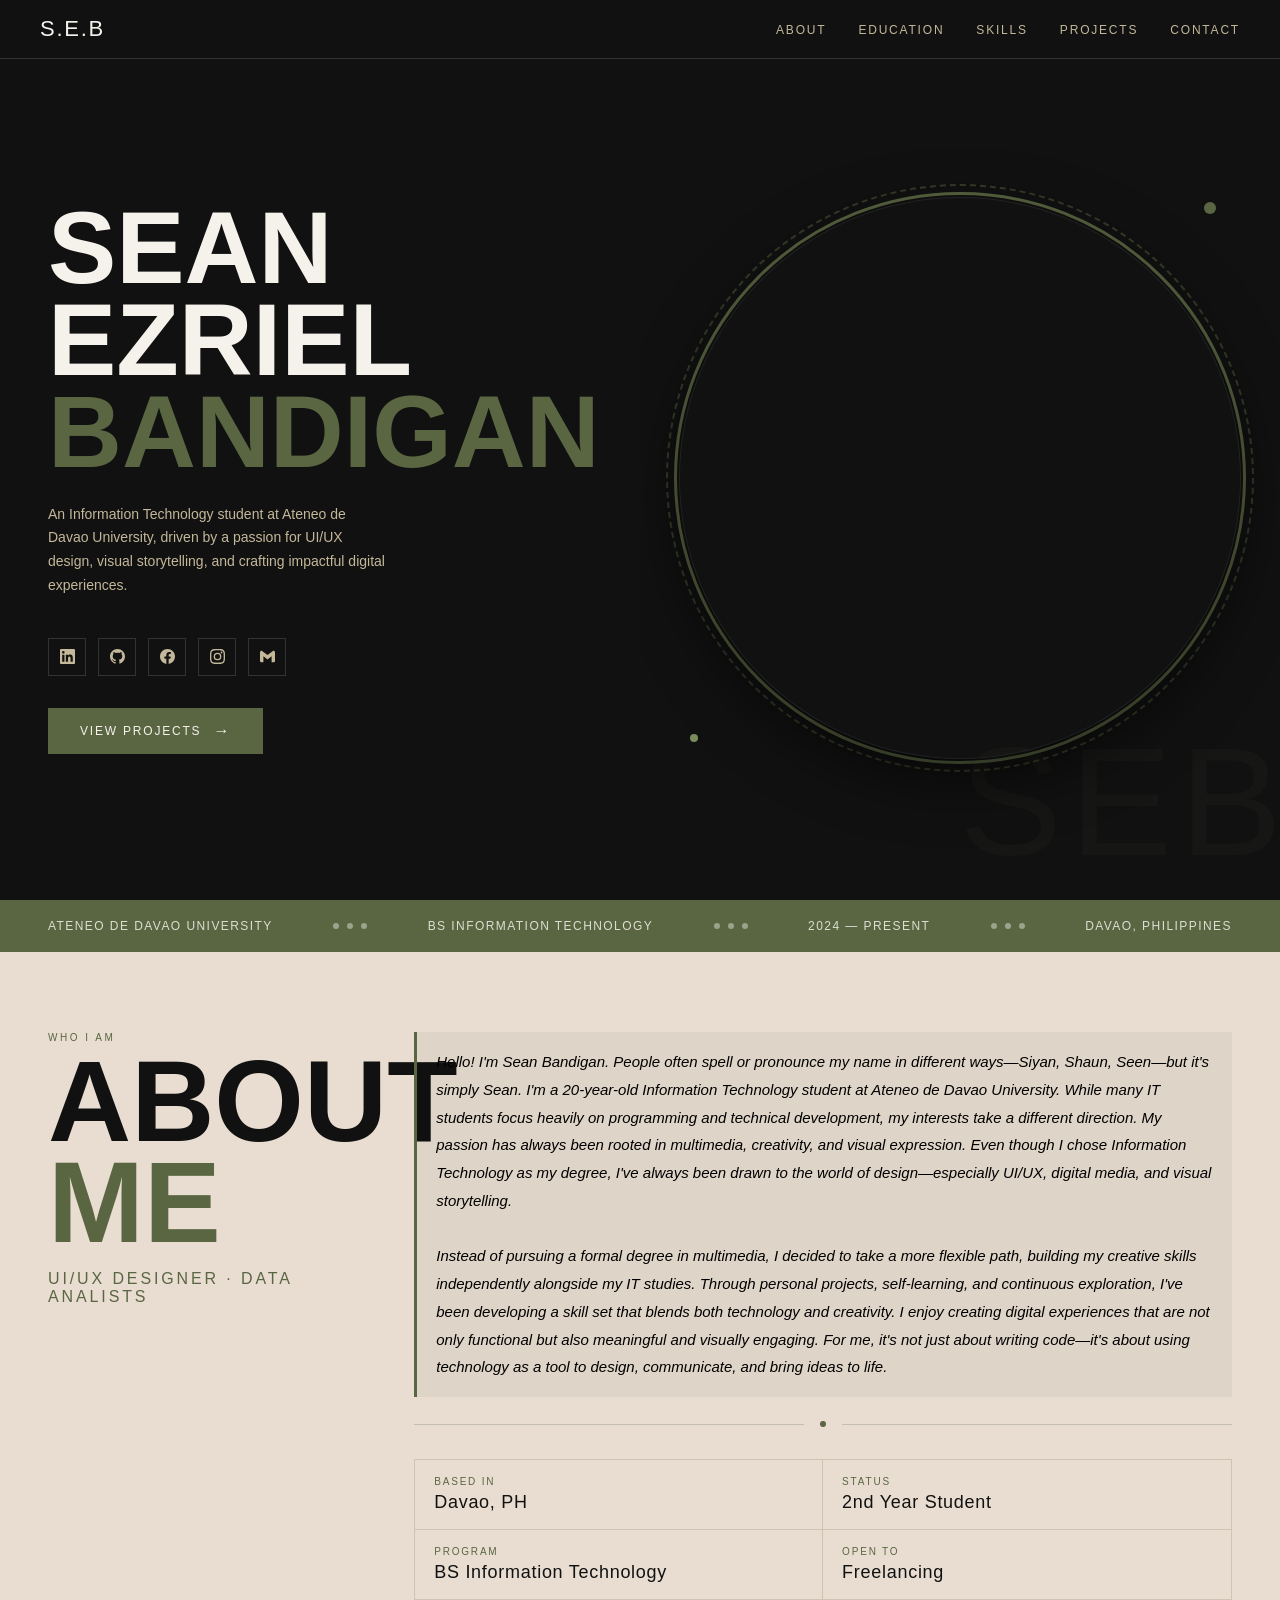
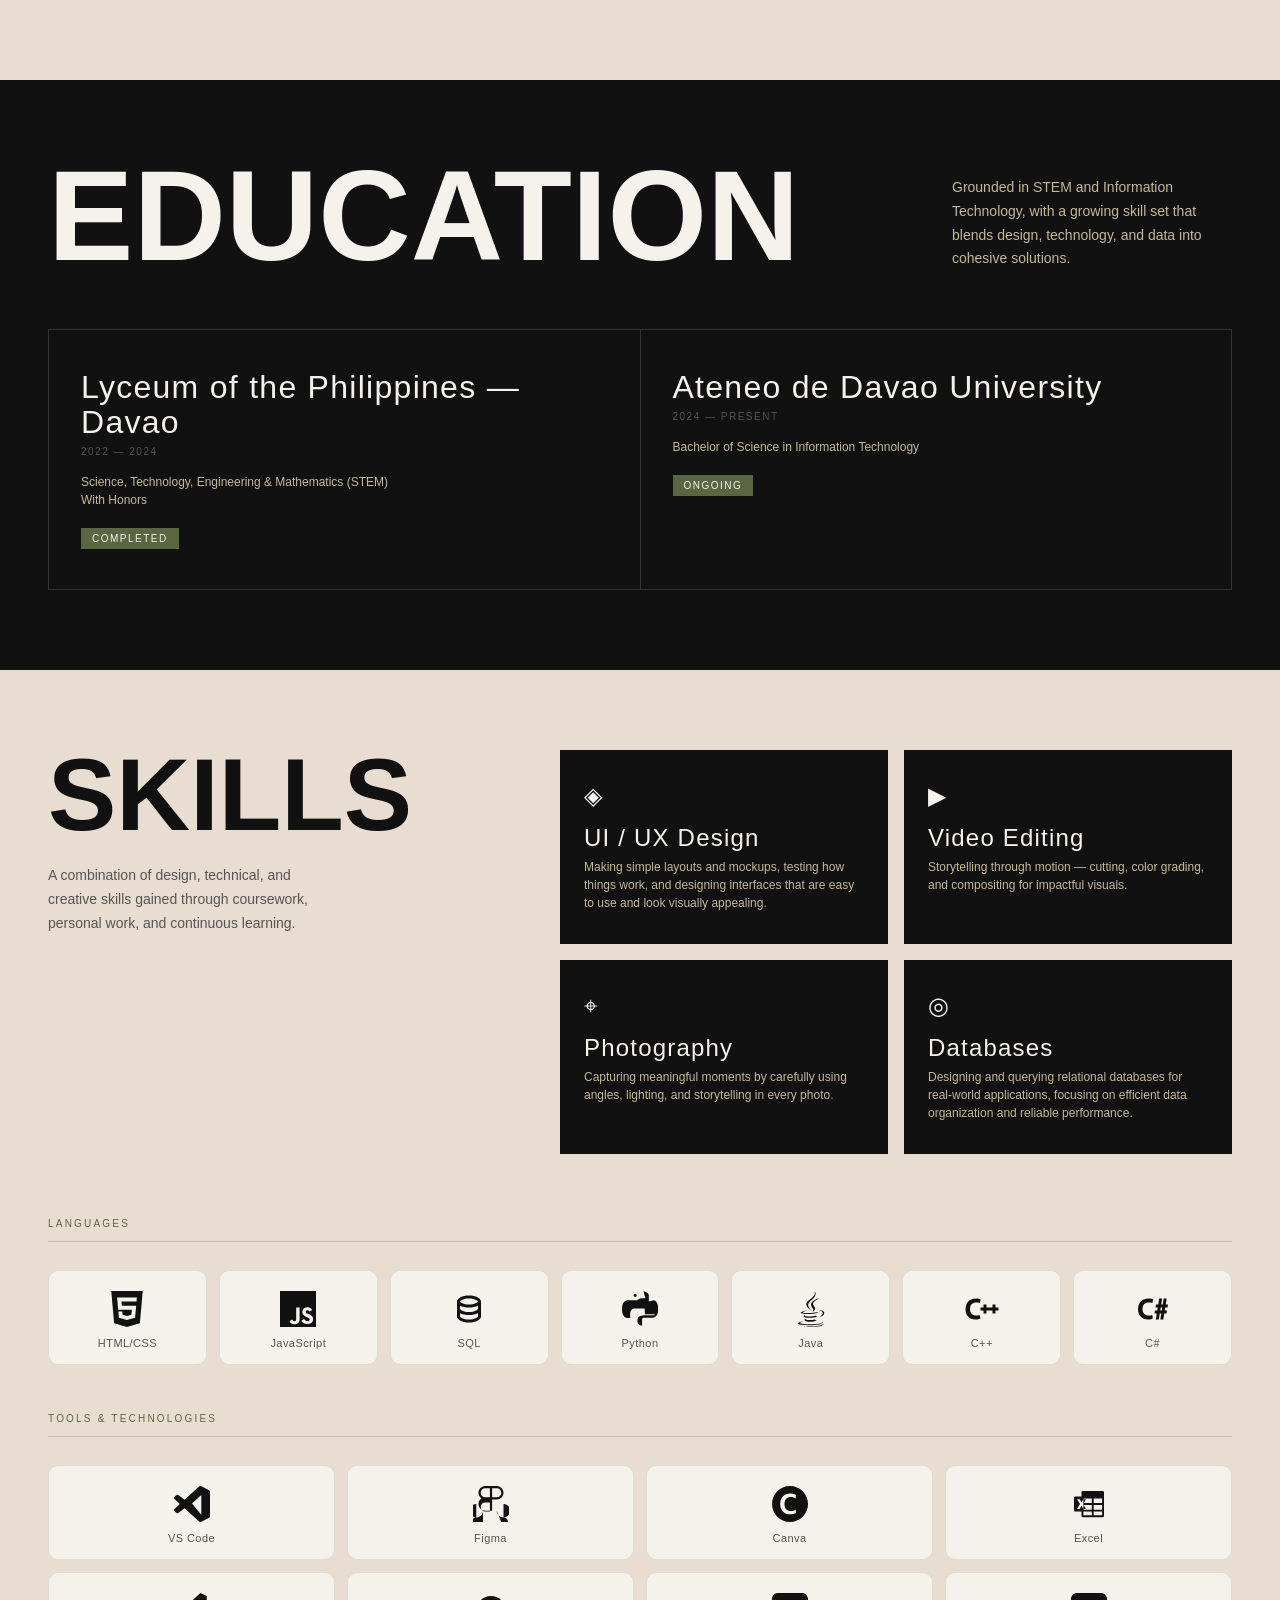
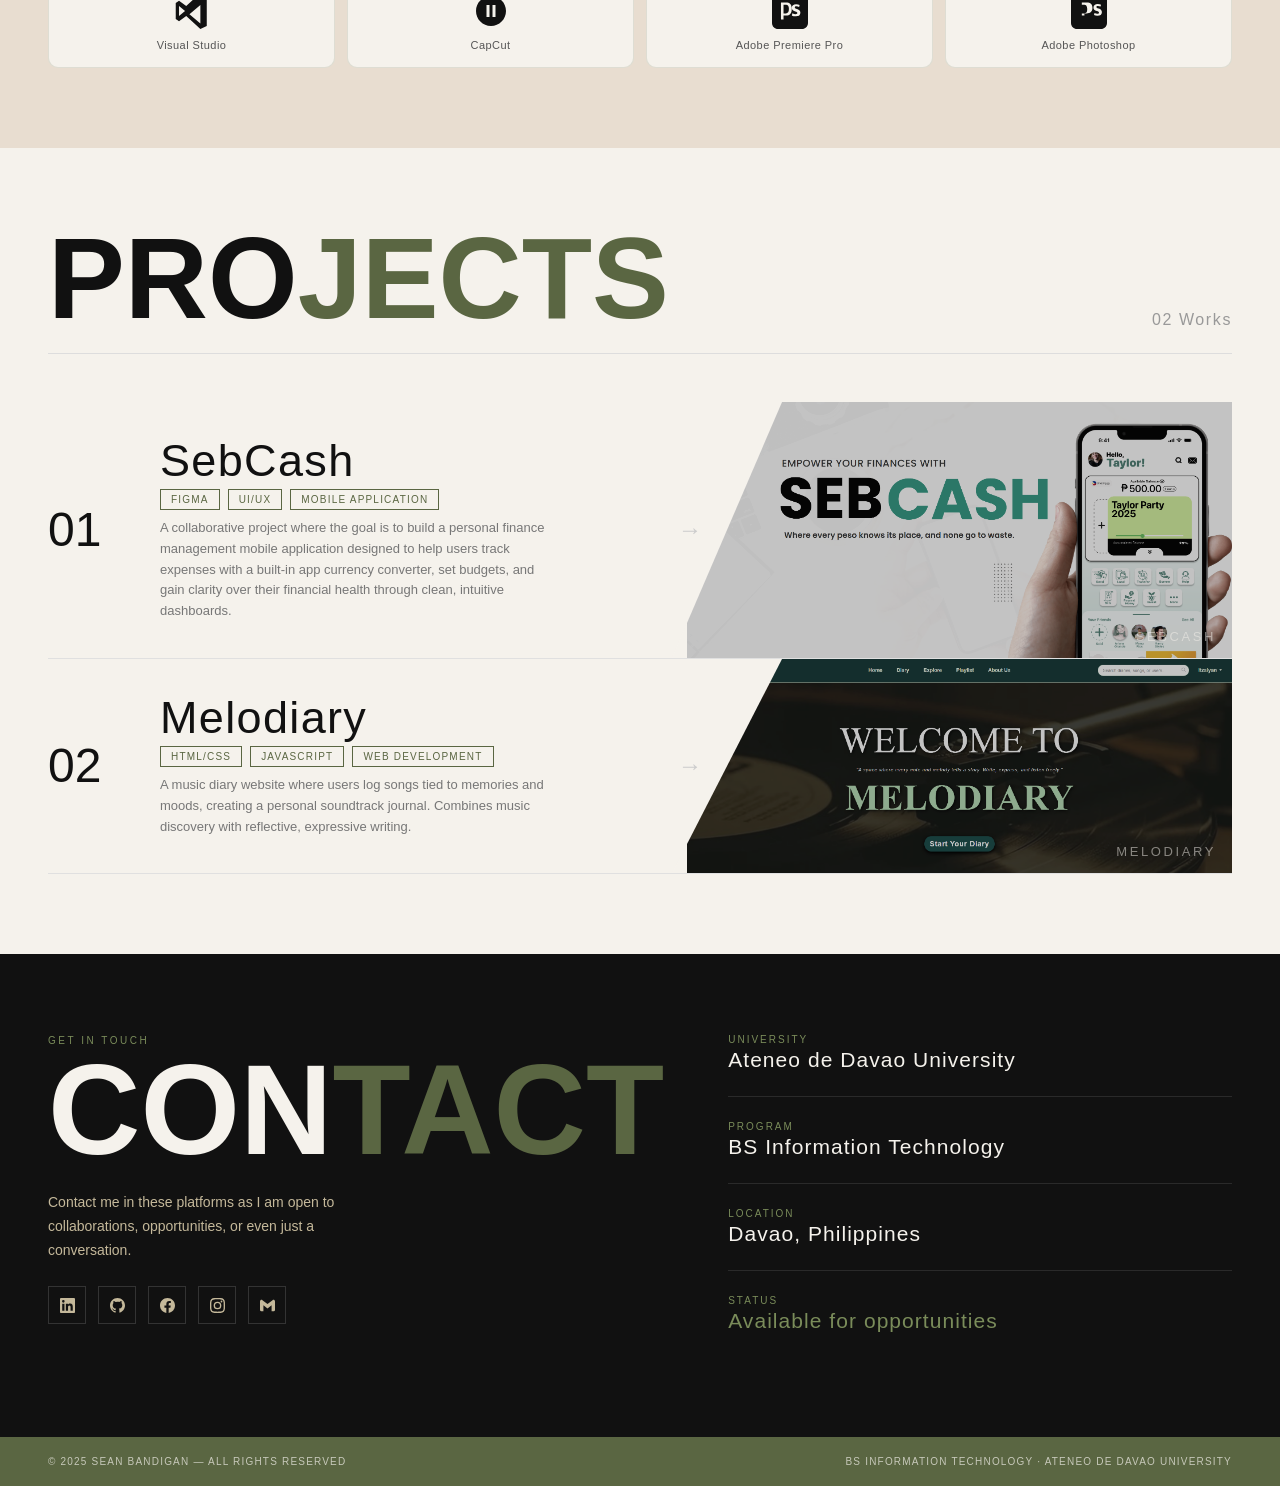
==== commit 163b05c9: "Update index.html" ====
--- a/index.html
+++ b/index.html
@@ -5,7 +5,7 @@
 <meta name="viewport" content="width=device-width, initial-scale=1.0">
 <title>Sean Bandigan — Portfolio</title>
 <link href="https://fonts.googleapis.com/css2?family=Anton&family=Bebas+Neue&family=DM+Sans:ital,wght@0,300;0,400;0,500;1,300&display=swap" rel="stylesheet">
-<link rel="stylesheet" href="Bandigan_Portfolio.css">
+<link rel="stylesheet" href="bandigan_portfolio.css">
 </head>
 <body>
 
--- a/bandigan_portfolio.css
+++ b/bandigan_portfolio.css
@@ -0,0 +1,1194 @@
+:root {
+  --black: #111111;
+  --white: #f5f2ec;
+  --olive: #5a6642;
+  --olive-light: #7a8c5a;
+  --beige: #e8ddd0;
+  --pink: #d4b8a8;
+  --accent: #c4b89a;
+}
+
+*,
+*::before,
+*::after {
+  box-sizing: border-box;
+  margin: 0;
+  padding: 0;
+}
+
+html {
+  scroll-behavior: smooth;
+}
+
+body {
+  background: var(--white);
+  color: var(--black);
+  font-family: 'DM Sans', sans-serif;
+  font-weight: 300;
+  overflow-x: hidden;
+}
+
+/* NAV */
+nav {
+  position: fixed;
+  top: 0;
+  left: 0;
+  right: 0;
+  z-index: 100;
+  display: flex;
+  justify-content: space-between;
+  align-items: center;
+  padding: 16px 40px;
+  background: var(--black);
+  border-bottom: 1px solid #333;
+}
+
+.nav-logo {
+  font-family: 'Bebas Neue', sans-serif;
+  font-size: 22px;
+  color: var(--white);
+  letter-spacing: 0.08em;
+}
+
+.nav-links {
+  display: flex;
+  gap: 32px;
+  list-style: none;
+}
+
+.nav-links a {
+  color: var(--accent);
+  text-decoration: none;
+  font-size: 12px;
+  letter-spacing: 0.15em;
+  text-transform: uppercase;
+  transition: color 0.2s;
+}
+
+.nav-links a:hover {
+  color: var(--white);
+}
+
+.hamburger {
+  display: none;
+  flex-direction: column;
+  gap: 5px;
+  cursor: pointer;
+  padding: 4px;
+}
+
+.hamburger span {
+  display: block;
+  width: 24px;
+  height: 2px;
+  background: var(--white);
+  transition: all 0.3s;
+}
+
+.mobile-menu {
+  display: none;
+  position: fixed;
+  top: 56px;
+  left: 0;
+  right: 0;
+  background: var(--black);
+  padding: 24px 40px;
+  z-index: 99;
+  border-bottom: 1px solid #333;
+}
+
+.mobile-menu.open {
+  display: block;
+}
+
+.mobile-menu a {
+  display: block;
+  color: var(--accent);
+  text-decoration: none;
+  font-size: 14px;
+  letter-spacing: 0.12em;
+  text-transform: uppercase;
+  padding: 10px 0;
+  border-bottom: 1px solid #222;
+}
+
+/* HERO */
+.hero {
+  min-height: 100vh;
+  background: var(--black);
+  display: grid;
+  grid-template-columns: 1fr 1fr;
+  padding-top: 56px;
+  position: relative;
+  overflow: hidden;
+}
+
+.hero-text {
+  display: flex;
+  flex-direction: column;
+  justify-content: center;
+  padding: 64px 40px 64px 48px;
+  position: relative;
+  z-index: 2;
+}
+
+.hero-name {
+  font-family: 'Anton', sans-serif;
+  font-size: clamp(56px, 8vw, 112px);
+  color: var(--white);
+  line-height: 0.9;
+  text-transform: uppercase;
+  margin-bottom: 24px;
+}
+
+.hero-name .line-2 {
+  color: var(--olive);
+  display: block;
+}
+
+.hero-desc {
+  color: var(--accent);
+  font-size: 14px;
+  line-height: 1.7;
+  max-width: 340px;
+  margin-bottom: 40px;
+}
+
+.hero-socials {
+  display: flex;
+  gap: 12px;
+  margin-bottom: 32px;
+}
+
+.social-btn {
+  width: 38px;
+  height: 38px;
+  border: 1px solid #333;
+  display: flex;
+  align-items: center;
+  justify-content: center;
+  color: var(--accent);
+  transition: background 0.2s, color 0.2s, border-color 0.2s;
+}
+
+.social-btn svg {
+  width: 15px;
+  height: 15px;
+}
+
+.social-btn:hover {
+  background: var(--olive);
+  color: var(--white);
+  border-color: var(--olive);
+}
+
+.hero-cta {
+  display: inline-flex;
+  align-items: center;
+  gap: 12px;
+  background: var(--olive);
+  color: var(--white);
+  text-decoration: none;
+  padding: 14px 32px;
+  font-size: 12px;
+  letter-spacing: 0.15em;
+  text-transform: uppercase;
+  font-weight: 500;
+  width: fit-content;
+  transition: background 0.2s;
+}
+
+.hero-cta:hover {
+  background: var(--olive-light);
+}
+
+.hero-cta .arrow {
+  font-size: 16px;
+}
+
+/* HERO PHOTO */
+.hero-photo-wrap {
+  display: flex;
+  align-items: center;
+  justify-content: center;
+  background: var(--black);
+  position: relative;
+  overflow: hidden;
+  padding: 40px;
+}
+
+.hero-photo-wrap::before {
+  content: 'SEB';
+  position: absolute;
+  bottom: 20px;
+  right: -10px;
+  font-family: 'Anton', sans-serif;
+  font-size: clamp(80px, 12vw, 160px);
+  color: rgba(90, 102, 66, 0.08);
+  line-height: 1;
+  white-space: nowrap;
+  z-index: 0;
+  pointer-events: none;
+  letter-spacing: 0.05em;
+}
+
+.hero-photo-circle-container {
+  position: relative;
+  width: 560px;
+  height: 560px;
+  flex-shrink: 0;
+  z-index: 1;
+}
+
+.hero-photo-ring {
+  position: absolute;
+  inset: -14px;
+  border-radius: 50%;
+  border: 2px dashed rgba(90, 102, 66, 0.5);
+  animation: spin-ring 18s linear infinite;
+}
+
+@keyframes spin-ring {
+  from {
+    transform: rotate(0deg);
+  }
+
+  to {
+    transform: rotate(360deg);
+  }
+}
+
+.hero-photo-circle-container::before {
+  content: '';
+  position: absolute;
+  inset: -6px;
+  border-radius: 50%;
+  border: 3px solid var(--olive);
+  z-index: 0;
+}
+
+.hero-photo-circle {
+  width: 100%;
+  height: 100%;
+  border-radius: 50%;
+  overflow: hidden;
+  position: relative;
+  z-index: 1;
+  box-shadow: 0 0 0 1px #222, 0 20px 60px rgba(0, 0, 0, 0.6);
+}
+
+.hero-photo {
+  width: 100%;
+  height: 100%;
+  object-fit: cover;
+  object-position: top center;
+  display: block;
+  filter: grayscale(15%) contrast(1.05);
+  transition: filter 0.4s, transform 0.4s;
+}
+
+.hero-photo:hover {
+  filter: grayscale(0%) contrast(1.1);
+  transform: scale(1.04);
+}
+
+.hero-photo-deco-dot {
+  position: absolute;
+  border-radius: 50%;
+  background: var(--olive);
+  z-index: 2;
+}
+
+.hero-photo-deco-dot--1 {
+  width: 12px;
+  height: 12px;
+  top: 4px;
+  right: 24px;
+}
+
+.hero-photo-deco-dot--2 {
+  width: 8px;
+  height: 8px;
+  bottom: 16px;
+  left: 10px;
+  background: var(--olive-light);
+}
+
+/* SHARED */
+section {
+  position: relative;
+}
+
+.section-label {
+  font-size: 10px;
+  letter-spacing: 0.25em;
+  text-transform: uppercase;
+  color: var(--olive);
+  margin-bottom: 8px;
+  display: block;
+}
+
+.big-heading {
+  font-family: 'Anton', sans-serif;
+  text-transform: uppercase;
+  line-height: 0.88;
+}
+
+/* ABOUT STRIP */
+.about-strip {
+  background: var(--olive);
+  color: var(--white);
+  display: flex;
+  align-items: center;
+  justify-content: space-between;
+  padding: 19px 48px;
+  gap: 32px;
+  flex-wrap: wrap;
+}
+
+.about-strip p {
+  font-size: 12px;
+  letter-spacing: 0.12em;
+  text-transform: uppercase;
+  opacity: 0.85;
+}
+
+.about-strip .dots {
+  display: flex;
+  gap: 8px;
+  align-items: center;
+}
+
+.dot {
+  width: 6px;
+  height: 6px;
+  border-radius: 50%;
+  background: rgba(255, 255, 255, 0.4);
+}
+
+/* ABOUT */
+.about-section {
+  background: var(--beige);
+  padding: 80px 48px;
+}
+
+.about-inner {
+  display: grid;
+  grid-template-columns: minmax(160px, 0.35fr) 1fr;
+  gap: 80px;
+  align-items: start;
+  max-width: 1400px;
+  margin: 0 auto;
+}
+
+.about-left .big-heading {
+  font-size: clamp(64px, 9vw, 128px);
+  color: var(--black);
+  margin-bottom: 16px;
+}
+
+.about-left .big-heading span {
+  color: var(--olive);
+}
+
+.about-tagline {
+  font-family: 'Bebas Neue', sans-serif;
+  font-size: 16px;
+  letter-spacing: 0.18em;
+  color: var(--olive);
+  text-transform: uppercase;
+  margin-top: 16px;
+  display: block;
+}
+
+.about-right {
+  display: flex;
+  flex-direction: column;
+  gap: 24px;
+  width: 100%;
+}
+
+.about-para {
+  font-size: 15px;
+  line-height: 1.85;
+  color: #4a4035;
+}
+
+.about-para.placeholder {
+  color: #000000;
+  font-style: italic;
+  border-left: 3px solid var(--olive);
+  padding-left: 16px;
+  background: rgba(0, 0, 0, 0.04);
+  padding: 16px 16px 16px 19px;
+  border-radius: 0 2px 2px 0;
+}
+
+.about-divider {
+  display: flex;
+  align-items: center;
+  gap: 16px;
+}
+
+.about-divider-line {
+  flex: 1;
+  height: 1px;
+  background: rgba(90, 102, 66, 0.25);
+}
+
+.about-divider-dot {
+  width: 6px;
+  height: 6px;
+  border-radius: 50%;
+  background: var(--olive);
+}
+
+.about-facts {
+  display: grid;
+  grid-template-columns: 1fr 1fr;
+  gap: 0;
+  border: 1px solid rgba(90, 102, 66, 0.2);
+  margin-top: 8px;
+}
+
+.about-fact {
+  padding: 16px 19px;
+  border-right: 1px solid rgba(90, 102, 66, 0.2);
+  border-bottom: 1px solid rgba(90, 102, 66, 0.2);
+}
+
+.about-fact:nth-child(even) {
+  border-right: none;
+}
+
+.about-fact:nth-last-child(-n+2) {
+  border-bottom: none;
+}
+
+.fact-label {
+  font-size: 10px;
+  letter-spacing: 0.18em;
+  text-transform: uppercase;
+  color: var(--olive);
+  margin-bottom: 5px;
+}
+
+.fact-value {
+  font-family: 'Bebas Neue', sans-serif;
+  font-size: 18px;
+  color: var(--black);
+  letter-spacing: 0.04em;
+}
+
+/* EDUCATION */
+.education {
+  background: var(--black);
+  padding: 80px 48px;
+  overflow: hidden;
+}
+
+.edu-header {
+  display: flex;
+  align-items: flex-start;
+  justify-content: space-between;
+  margin-bottom: 56px;
+  gap: 32px;
+  flex-wrap: wrap;
+}
+
+.edu-title {
+  font-size: clamp(64px, 10vw, 144px);
+  color: var(--white);
+}
+
+.edu-intro {
+  color: var(--accent);
+  font-size: 14px;
+  line-height: 1.7;
+  max-width: 280px;
+  padding-top: 16px;
+}
+
+.edu-grid {
+  display: grid;
+  grid-template-columns: repeat(auto-fit, minmax(260px, 1fr));
+  gap: 1px;
+  background: #333;
+  border: 1px solid #333;
+}
+
+.edu-card {
+  background: var(--black);
+  padding: 40px 32px;
+  position: relative;
+  transition: background 0.25s;
+}
+
+.edu-card:hover {
+  background: #1a1a1a;
+}
+
+.edu-year {
+  font-size: 10px;
+  letter-spacing: 0.15em;
+  text-transform: uppercase;
+  color: #555;
+  margin-bottom: 16px;
+}
+
+.edu-school {
+  font-family: 'Bebas Neue', sans-serif;
+  font-size: 32px;
+  color: var(--white);
+  letter-spacing: 0.04em;
+  margin-bottom: 6px;
+  line-height: 1.1;
+}
+
+.edu-degree {
+  font-size: 12px;
+  color: var(--accent);
+  line-height: 1.5;
+}
+
+.edu-status {
+  display: inline-block;
+  margin-top: 19px;
+  font-size: 10px;
+  letter-spacing: 0.15em;
+  text-transform: uppercase;
+  padding: 5px 11px;
+  background: var(--olive);
+  color: var(--white);
+}
+
+/* SKILLS */
+.skills-section {
+  background: var(--beige);
+  padding: 80px 48px;
+}
+
+.skills-layout {
+  display: grid;
+  grid-template-columns: 1fr 1.5fr;
+  gap: 64px;
+  align-items: start;
+}
+
+.skills-left .big-heading {
+  font-size: clamp(56px, 8vw, 112px);
+  color: var(--black);
+  margin-bottom: 24px;
+}
+
+.skills-desc {
+  font-size: 14px;
+  line-height: 1.7;
+  color: #555;
+  max-width: 280px;
+}
+
+.skills-grid {
+  display: grid;
+  grid-template-columns: 1fr 1fr;
+  gap: 16px;
+}
+
+.skill-card {
+  background: var(--black);
+  color: var(--white);
+  padding: 32px 24px;
+  position: relative;
+  overflow: hidden;
+  cursor: default;
+  transition: transform 0.2s;
+}
+
+.skill-card:hover {
+  transform: translateY(-4px);
+}
+
+.skill-card::after {
+  content: '';
+  position: absolute;
+  bottom: 0;
+  left: 0;
+  width: 0;
+  height: 3px;
+  background: var(--olive);
+  transition: width 0.3s ease;
+}
+
+.skill-card:hover::after {
+  width: 100%;
+}
+
+.skill-icon {
+  font-size: 24px;
+  margin-bottom: 16px;
+}
+
+.skill-name {
+  font-family: 'Bebas Neue', sans-serif;
+  font-size: 24px;
+  letter-spacing: 0.05em;
+  line-height: 1;
+  margin-bottom: 8px;
+}
+
+.skill-desc {
+  font-size: 12px;
+  color: var(--accent);
+  line-height: 1.5;
+}
+
+/* TECH STACK */
+.tech-stack {
+  margin-top: 64px;
+  display: flex;
+  flex-direction: column;
+  gap: 48px;
+}
+
+.tech-group-label {
+  font-size: 10px;
+  letter-spacing: 0.22em;
+  text-transform: uppercase;
+  color: var(--olive);
+  margin-bottom: 12px;
+  font-weight: 500;
+}
+
+.tech-divider {
+  height: 1px;
+  background: rgba(90, 102, 66, 0.25);
+  margin-bottom: 28px;
+}
+
+.tech-icons-grid--7 {
+  display: grid;
+  grid-template-columns: repeat(7, 1fr);
+  gap: 12px;
+}
+
+.tech-icons-grid--8 {
+  display: grid;
+  grid-template-columns: repeat(4, 1fr);
+  gap: 12px;
+}
+
+.tech-icon-card {
+  background: var(--white);
+  border: 1px solid rgba(90, 102, 66, 0.15);
+  border-radius: 10px;
+  padding: 20px 12px 14px;
+  display: flex;
+  flex-direction: column;
+  align-items: center;
+  gap: 10px;
+  cursor: default;
+  transition: transform 0.2s, box-shadow 0.2s, border-color 0.2s;
+}
+
+.tech-icon-card:hover {
+  transform: translateY(-4px);
+  box-shadow: 0 8px 24px rgba(90, 102, 66, 0.15);
+  border-color: var(--olive);
+}
+
+.tech-icon-img {
+  width: 36px;
+  height: 36px;
+  display: flex;
+  align-items: center;
+  justify-content: center;
+  color: var(--black);
+}
+
+.tech-icon-img svg {
+  width: 36px;
+  height: 36px;
+  fill: currentColor;
+}
+
+.tech-icon-label {
+  font-size: 11px;
+  letter-spacing: 0.04em;
+  color: #555;
+  text-align: center;
+  font-weight: 400;
+  line-height: 1.2;
+}
+
+/* PROJECTS — Diagonal Split */
+.projects-section {
+  background: var(--white);
+  padding: 80px 48px;
+}
+
+.projects-header {
+  display: flex;
+  align-items: flex-end;
+  justify-content: space-between;
+  margin-bottom: 48px;
+  gap: 32px;
+  flex-wrap: wrap;
+  border-bottom: 1px solid #ddd;
+  padding-bottom: 24px;
+}
+
+.projects-header .big-heading {
+  font-size: clamp(56px, 9vw, 128px);
+  color: var(--black);
+}
+
+.projects-header .big-heading span {
+  color: var(--olive);
+}
+
+.proj-count {
+  font-family: 'Bebas Neue', sans-serif;
+  font-size: 16px;
+  letter-spacing: 0.1em;
+  color: #999;
+}
+
+.projects-list {
+  display: flex;
+  flex-direction: column;
+  gap: 0;
+}
+
+.project-item {
+  position: relative;
+  display: flex;
+  align-items: stretch;
+  min-height: 180px;
+  border-bottom: 1px solid #e0e0e0;
+  overflow: hidden;
+  cursor: default;
+  transition: border-color 0.3s;
+}
+
+.project-item:hover {
+  border-color: var(--olive);
+}
+
+.proj-text {
+  position: relative;
+  z-index: 2;
+  display: grid;
+  grid-template-columns: 80px 1fr auto;
+  align-items: center;
+  gap: 32px;
+  padding: 36px 80px 36px 0;
+  background: var(--white);
+  clip-path: polygon(0 0, 100% 0, 85% 100%, 0 100%);
+  width: 62%;
+  flex-shrink: 0;
+  transition: clip-path 0.4s ease;
+}
+
+.project-item:hover .proj-text {
+  clip-path: polygon(0 0, 100% 0, 88% 100%, 0 100%);
+}
+
+.proj-image {
+  position: absolute;
+  right: 0;
+  top: 0;
+  bottom: 0;
+  width: 46%;
+  overflow: hidden;
+  background: var(--black);
+}
+
+.proj-image img {
+  width: 100%;
+  height: 100%;
+  object-fit: cover;
+  object-position: center top;
+  opacity: 0.75;
+  filter: grayscale(20%) contrast(1.05);
+  transition: opacity 0.4s, transform 0.5s, filter 0.4s;
+  display: block;
+}
+
+.project-item:hover .proj-image img {
+  opacity: 0.9;
+  transform: scale(1.04);
+  filter: grayscale(0%) contrast(1.08);
+}
+
+.proj-image-label {
+  position: absolute;
+  bottom: 14px;
+  right: 16px;
+  font-family: 'Bebas Neue', sans-serif;
+  font-size: 13px;
+  letter-spacing: 0.2em;
+  color: rgba(245, 242, 236, 0.5);
+  text-transform: uppercase;
+  transition: color 0.3s;
+}
+
+.project-item:hover .proj-image-label {
+  color: rgba(245, 242, 236, 0.85);
+}
+
+.proj-num {
+  font-family: 'Anton', sans-serif;
+  font-size: 48px;
+  color: #111111;
+  line-height: 1;
+}
+
+.proj-info {
+  flex: 1;
+}
+
+.proj-title {
+  font-family: 'Bebas Neue', sans-serif;
+  font-size: clamp(29px, 4vw, 45px);
+  letter-spacing: 0.03em;
+  color: var(--black);
+  margin-bottom: 6px;
+  line-height: 1;
+}
+
+.proj-tags {
+  display: flex;
+  gap: 8px;
+  flex-wrap: wrap;
+}
+
+.proj-tag {
+  font-size: 10px;
+  letter-spacing: 0.12em;
+  text-transform: uppercase;
+  padding: 4px 10px;
+  border: 1px solid var(--olive);
+  color: var(--olive);
+}
+
+.proj-desc {
+  font-size: 13px;
+  color: #777;
+  line-height: 1.6;
+  margin-top: 8px;
+  max-width: 400px;
+}
+
+.proj-arrow {
+  font-size: 24px;
+  color: #ccc;
+  transition: color 0.2s, transform 0.2s;
+}
+
+.project-item:hover .proj-arrow {
+  color: var(--olive);
+  transform: translateX(4px);
+}
+
+/* CONTACT */
+.contact-section {
+  background: var(--black);
+  padding: 80px 48px;
+  display: grid;
+  grid-template-columns: 1fr 1fr;
+  gap: 64px;
+  align-items: center;
+}
+
+.contact-title {
+  font-size: clamp(64px, 10vw, 144px);
+  color: var(--white);
+}
+
+.contact-title span {
+  color: var(--olive);
+}
+
+.contact-sub {
+  color: var(--accent);
+  font-size: 14px;
+  line-height: 1.7;
+  margin-top: 24px;
+  max-width: 320px;
+}
+
+.contact-right {
+  display: flex;
+  flex-direction: column;
+  gap: 24px;
+}
+
+.contact-item {
+  display: flex;
+  flex-direction: column;
+  gap: 3px;
+  padding-bottom: 24px;
+  border-bottom: 1px solid #2a2a2a;
+}
+
+.contact-item-label {
+  font-size: 10px;
+  letter-spacing: 0.2em;
+  text-transform: uppercase;
+  color: var(--olive-light);
+}
+
+.contact-item-value {
+  font-family: 'Bebas Neue', sans-serif;
+  font-size: 21px;
+  color: var(--white);
+  letter-spacing: 0.05em;
+}
+
+/* FOOTER */
+footer {
+  background: var(--olive);
+  padding: 19px 48px;
+  display: flex;
+  justify-content: space-between;
+  align-items: center;
+  flex-wrap: wrap;
+  gap: 16px;
+}
+
+footer p {
+  font-size: 10px;
+  letter-spacing: 0.12em;
+  text-transform: uppercase;
+  color: rgba(245, 242, 236, 0.7);
+}
+
+/* ANIMATIONS */
+.reveal {
+  opacity: 0;
+  transform: translateY(30px);
+  transition: opacity 0.7s ease, transform 0.7s ease;
+}
+
+.reveal.visible {
+  opacity: 1;
+  transform: translateY(0);
+}
+
+/* RESPONSIVE */
+@media (max-width: 1200px) {
+  .tech-icons-grid--7 {
+    grid-template-columns: repeat(4, 1fr);
+  }
+}
+
+@media (max-width: 1100px) {
+  .contact-section {
+    grid-template-columns: 1fr;
+    gap: 48px;
+  }
+
+  .hero-photo-circle-container {
+    width: 260px;
+    height: 260px;
+  }
+}
+
+@media (max-width: 900px) {
+  .hero {
+    grid-template-columns: 1fr;
+    min-height: auto;
+  }
+
+  .hero-photo-wrap {
+    padding: 48px 40px;
+    min-height: unset;
+  }
+
+  .hero-photo-circle-container {
+    width: 220px;
+    height: 220px;
+  }
+
+  .hero-text {
+    padding: 48px 32px;
+  }
+
+  .skills-layout {
+    grid-template-columns: 1fr;
+    gap: 40px;
+  }
+
+  .contact-section {
+    grid-template-columns: 1fr;
+    gap: 40px;
+  }
+
+  nav {
+    padding: 16px 24px;
+  }
+
+  .nav-links {
+    display: none;
+  }
+
+  .hamburger {
+    display: flex;
+  }
+
+  .education {
+    padding: 64px 24px;
+  }
+
+  .skills-section {
+    padding: 64px 24px;
+  }
+
+  .projects-section {
+    padding: 64px 24px;
+  }
+
+  .contact-section {
+    padding: 64px 24px;
+  }
+
+  footer {
+    padding: 16px 24px;
+  }
+
+  .about-strip {
+    padding: 16px 24px;
+  }
+
+  .proj-text {
+    width: 68%;
+    padding-right: 60px;
+    clip-path: polygon(0 0, 100% 0, 82% 100%, 0 100%);
+    grid-template-columns: 56px 1fr auto;
+    gap: 16px;
+  }
+
+  .proj-image {
+    width: 42%;
+  }
+
+  .proj-num {
+    font-size: 36px;
+  }
+
+  .tech-icons-grid--7,
+  .tech-icons-grid--8 {
+    grid-template-columns: repeat(4, 1fr);
+  }
+}
+
+@media (max-width: 700px) {
+  .about-inner {
+    grid-template-columns: 1fr;
+    gap: 40px;
+  }
+
+  .about-section {
+    padding: 64px 24px;
+  }
+}
+
+@media (max-width: 640px) {
+  .project-item {
+    flex-direction: column;
+    min-height: auto;
+  }
+
+  .proj-text {
+    width: 100%;
+    clip-path: none;
+    padding: 28px 0 20px;
+    grid-template-columns: 50px 1fr auto;
+    gap: 12px;
+  }
+
+  .proj-image {
+    position: relative;
+    width: 100%;
+    height: 200px;
+    right: auto;
+    top: auto;
+    bottom: auto;
+  }
+}
+
+@media (max-width: 600px) {
+  .skills-grid {
+    grid-template-columns: 1fr;
+  }
+
+  .edu-grid {
+    grid-template-columns: 1fr;
+  }
+
+  .hero-name {
+    font-size: clamp(48px, 14vw, 80px);
+  }
+
+  .hero-photo-circle-container {
+    width: 180px;
+    height: 180px;
+  }
+
+  .contact-section {
+    grid-template-columns: 1fr;
+  }
+
+  .about-strip {
+    justify-content: center;
+    text-align: center;
+  }
+
+  .hero-desc,
+  .proj-desc,
+  .contact-sub {
+    max-width: 100%;
+  }
+
+  .edu-school {
+    font-size: 26px;
+  }
+
+  .tech-icons-grid--7,
+  .tech-icons-grid--8 {
+    grid-template-columns: repeat(3, 1fr);
+  }
+}
+
+@media (max-width: 400px) {
+  .hero-text {
+    padding: 32px 20px;
+  }
+
+  .education,
+  .skills-section,
+  .projects-section,
+  .contact-section,
+  .about-section {
+    padding: 48px 20px;
+  }
+
+  footer {
+    padding: 16px 20px;
+    flex-direction: column;
+    text-align: center;
+  }
+
+  .proj-num {
+    font-size: 36px;
+  }
+
+  .hero-socials {
+    flex-wrap: wrap;
+  }
+
+  .tech-icons-grid--7,
+  .tech-icons-grid--8 {
+    grid-template-columns: repeat(3, 1fr);
+  }
+}
